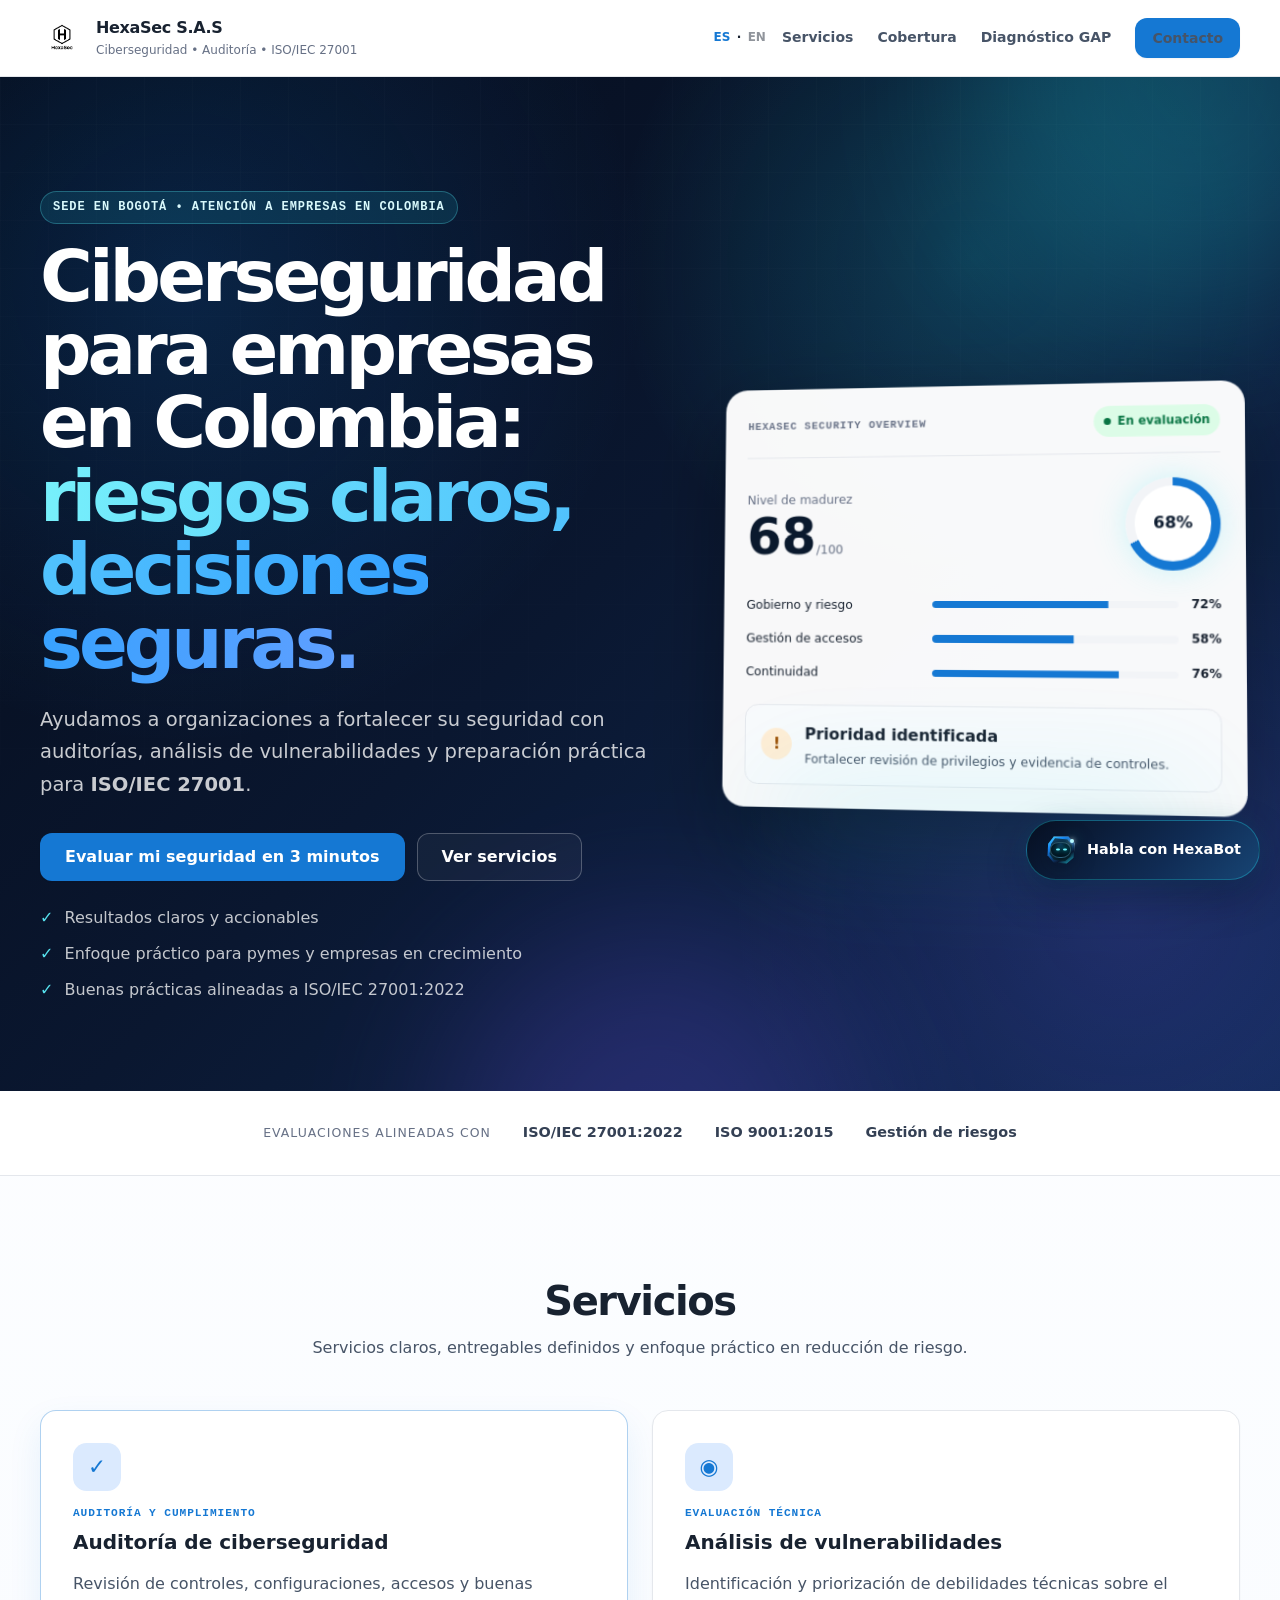
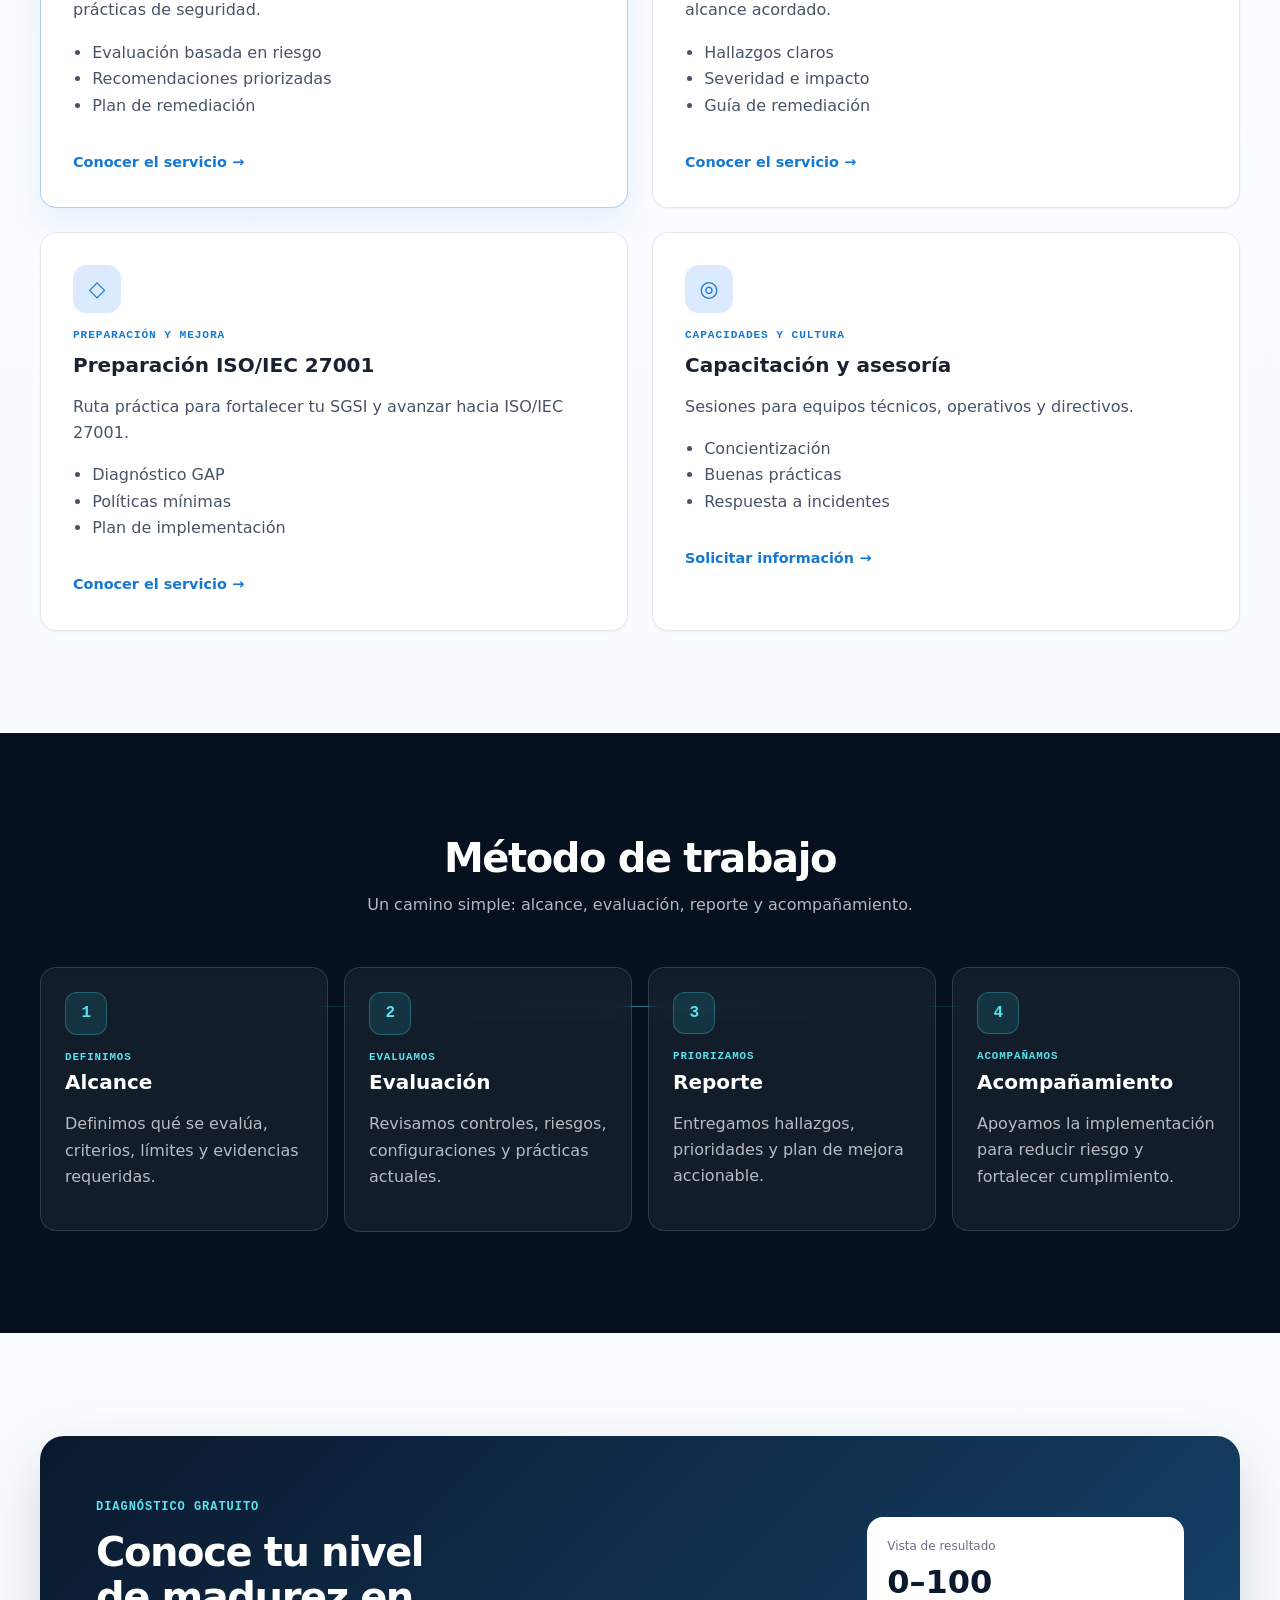
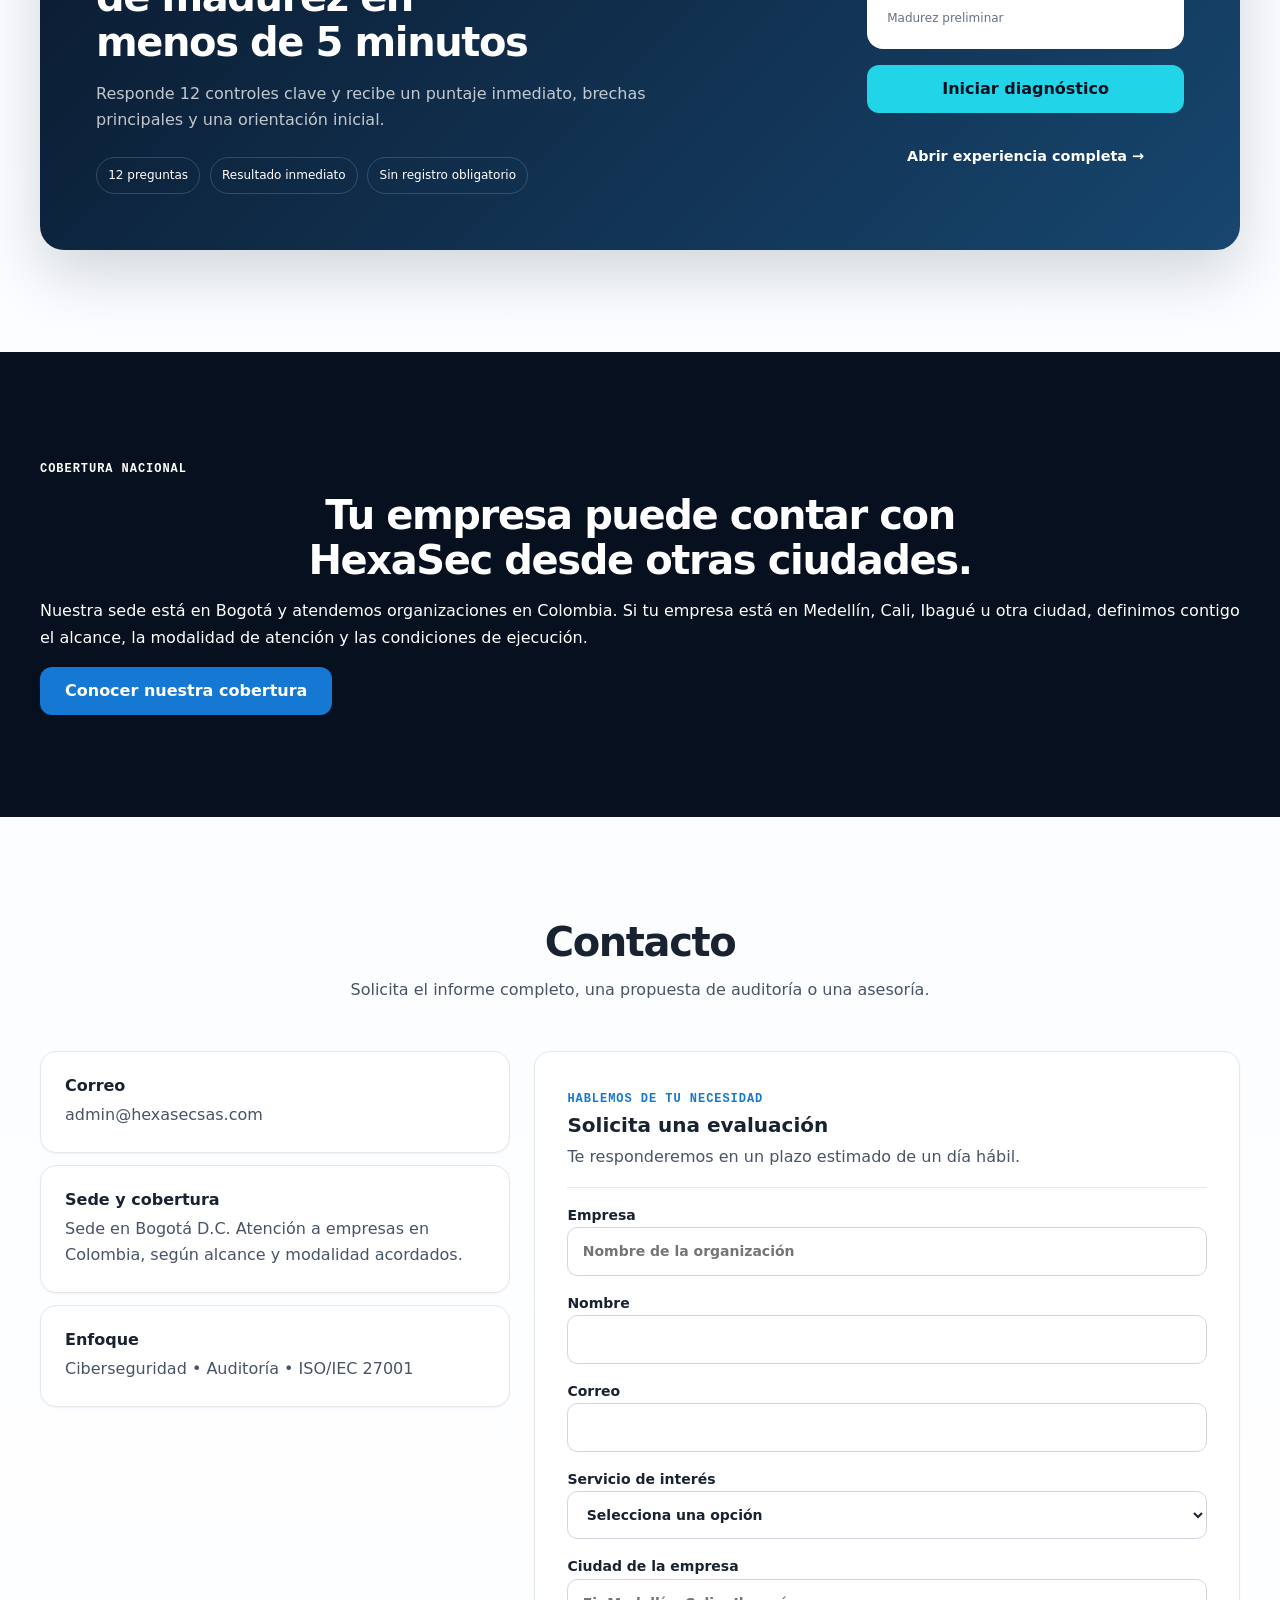
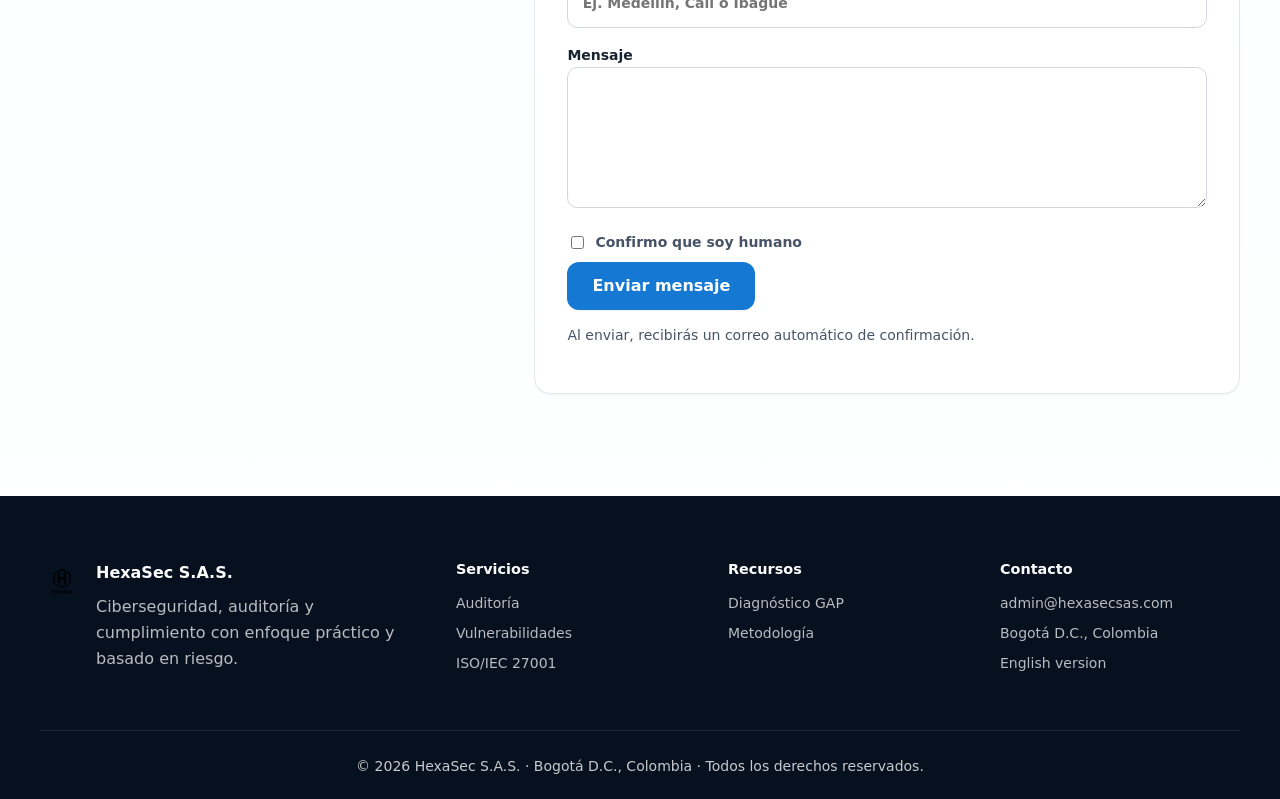
==== index.html @ 724a853d "Añadir servicios y cobertura nacional con mejoras SEO" ====
<!DOCTYPE html>

<html lang="es">
<head>
<meta charset="utf-8"/>
<meta content="width=device-width, initial-scale=1" name="viewport"/>
<meta content="HexaSec S.A.S. - Ciberseguridad, auditoría, análisis de vulnerabilidades e ISO/IEC 27001 en Colombia." name="description"/>
<meta content="#050b18" name="theme-color"/>
<title>Ciberseguridad e ISO 27001 en Colombia | HexaSec</title>
<link href="./css/styles.css?v=24" rel="stylesheet"/>
<link href="./img/favicon.png" rel="icon" type="image/png"/>
<meta content="strict-origin-when-cross-origin" name="referrer"/><link rel="canonical" href="https://hexasecsas.com/"/>
<link rel="alternate" hreflang="es" href="https://hexasecsas.com/"/>
<link rel="alternate" hreflang="en" href="https://hexasecsas.com/en/index.html"/>
<link rel="alternate" hreflang="x-default" href="https://hexasecsas.com/"/>
<script type="application/ld+json">{"@context": "https://schema.org", "@type": "Organization", "@id": "https://hexasecsas.com/#organization", "name": "HexaSec S.A.S.", "url": "https://hexasecsas.com/", "email": "admin@hexasecsas.com", "address": {"@type": "PostalAddress", "addressLocality": "Bogotá", "addressCountry": "CO"}}</script>
</head>
<body>
<a class="skip-link" href="#contenido">Saltar al contenido</a>
<header class="header">
<div class="container header__inner">
<a aria-label="HexaSec S.A.S inicio" class="brand" href="./index.html">
<img alt="Logo HexaSec S.A.S" class="brand__logo" loading="eager" src="./img/H.png"/>
<div class="brand__text">
<div class="brand__name">HexaSec S.A.S</div>
<div class="brand__tag">Ciberseguridad • Auditoría • ISO/IEC 27001</div>
</div>
</a>
<div class="header__right">
<div aria-label="Selector de idioma" class="lang-switch">
<a aria-current="page" class="active" href="./index.html">ES</a>
<span>·</span>
<a href="./en/index.html">EN</a>
</div>
<button aria-controls="mobileNav" aria-expanded="false" aria-label="Abrir menú" class="menu-btn" id="menuBtn" type="button">
<span></span>
</button>
<nav aria-label="Navegación principal" class="nav">
<a href="#servicios">Servicios</a>
<a href="/cobertura/">Cobertura</a>
<a href="#diagnostico" id="openGapFromNav">Diagnóstico GAP</a>
<a class="btn btn--small nav__contacto btn--motion" href="#contacto">Contacto</a>
</nav>
</div>
</div>
<nav aria-label="Menú móvil" class="nav--mobile" hidden="" id="mobileNav">
<a href="#servicios">Servicios</a>
<a href="/cobertura/">Cobertura</a>
<a href="#diagnostico" id="openGapFromNavMobile">Diagnóstico GAP</a>
<a class="btn nav__contacto btn--motion" href="#contacto">Contacto</a>
</nav>
</header>
<main id="contenido">
<section class="hero hero--premium hero--motion"><span aria-hidden="true" class="hero__orb hero__orb--cyan"></span><span aria-hidden="true" class="hero__orb hero__orb--violet"></span>
<div class="container hero__grid">
<div class="hero__content">
<p class="pill" data-hero-item="1">Sede en Bogotá • Atención a empresas en Colombia</p>
<h1 data-hero-item="2">Ciberseguridad para empresas en Colombia: <span class="text-gradient">riesgos claros, decisiones seguras.</span></h1>
<p class="lead" data-hero-item="3">
          Ayudamos a organizaciones a fortalecer su seguridad con auditorías, análisis de vulnerabilidades
          y preparación práctica para <strong>ISO/IEC 27001</strong>.
        </p>
<div class="hero__actions" data-hero-item="4">
<button class="btn btn--motion" id="openGapModalBtn" type="button">Evaluar mi seguridad en 3 minutos</button>
<a class="btn btn--ghost btn--motion" href="#servicios">Ver servicios</a>
</div>
<ul class="checks" data-hero-item="5">
<li>Resultados claros y accionables</li>
<li>Enfoque práctico para pymes y empresas en crecimiento</li>
<li>Buenas prácticas alineadas a ISO/IEC 27001:2022</li>
</ul>
</div>
<div class="hero__card" data-hero-visual=""><div aria-label="Vista previa de un informe de seguridad" class="security-preview motion-tilt">
<div class="preview__top"><span class="preview__eyebrow">HEXASEC SECURITY OVERVIEW</span><span class="status-dot">En evaluación</span></div>
<div class="preview__score"><div><span>Nivel de madurez</span><strong>68</strong><small>/100</small></div><div aria-hidden="true" class="score-ring"><span>68%</span></div></div>
<div class="preview__bars">
<div><span>Gobierno y riesgo</span><i style="--value:72%"></i><b>72%</b></div>
<div><span>Gestión de accesos</span><i style="--value:58%"></i><b>58%</b></div>
<div><span>Continuidad</span><i style="--value:76%"></i><b>76%</b></div>
</div>
<div class="preview__finding"><span class="finding-icon">!</span><div><strong>Prioridad identificada</strong><p>Fortalecer revisión de privilegios y evidencia de controles.</p></div></div>
</div></div>
</div>
</section><section aria-label="Marcos y capacidades" class="trust-bar" data-reveal="">
<div class="container trust-bar__inner"><span>Evaluaciones alineadas con</span><strong>ISO/IEC 27001:2022</strong><strong>ISO 9001:2015</strong><strong>Gestión de riesgos</strong></div>
</section>
<section class="section" id="servicios">
<div class="container">
<h2 data-reveal="">Servicios</h2>
<p class="muted" data-reveal="">Servicios claros, entregables definidos y enfoque práctico en reducción de riesgo.</p>
<div class="grid">
<article class="service service--featured" data-reveal="" style="--reveal-delay:0ms"><div aria-hidden="true" class="service__icon service__icon--shield-check"></div><div class="service__category">AUDITORÍA Y CUMPLIMIENTO</div>
<h3>Auditoría de ciberseguridad</h3>
<p>Revisión de controles, configuraciones, accesos y buenas prácticas de seguridad.</p>
<ul>
<li>Evaluación basada en riesgo</li>
<li>Recomendaciones priorizadas</li>
<li>Plan de remediación</li>
</ul>
<a class="service__link" href="/auditoria-ciberseguridad/">Conocer el servicio <span aria-hidden="true">→</span></a></article>
<article class="service" data-reveal="" style="--reveal-delay:80ms"><div aria-hidden="true" class="service__icon service__icon--radar"></div><div class="service__category">EVALUACIÓN TÉCNICA</div>
<h3>Análisis de vulnerabilidades</h3>
<p>Identificación y priorización de debilidades técnicas sobre el alcance acordado.</p>
<ul>
<li>Hallazgos claros</li>
<li>Severidad e impacto</li>
<li>Guía de remediación</li>
</ul>
<a class="service__link" href="/analisis-vulnerabilidades/">Conocer el servicio <span aria-hidden="true">→</span></a></article>
<article class="service" data-reveal="" style="--reveal-delay:160ms"><div aria-hidden="true" class="service__icon service__icon--certificate"></div><div class="service__category">PREPARACIÓN Y MEJORA</div>
<h3>Preparación ISO/IEC 27001</h3>
<p>Ruta práctica para fortalecer tu SGSI y avanzar hacia ISO/IEC 27001.</p>
<ul>
<li>Diagnóstico GAP</li>
<li>Políticas mínimas</li>
<li>Plan de implementación</li>
</ul>
<a class="service__link" href="/consultoria-iso-27001/">Conocer el servicio <span aria-hidden="true">→</span></a></article>
<article class="service" data-reveal="" style="--reveal-delay:240ms"><div aria-hidden="true" class="service__icon service__icon--users"></div><div class="service__category">CAPACIDADES Y CULTURA</div>
<h3>Capacitación y asesoría</h3>
<p>Sesiones para equipos técnicos, operativos y directivos.</p>
<ul>
<li>Concientización</li>
<li>Buenas prácticas</li>
<li>Respuesta a incidentes</li>
</ul>
<a class="service__link" href="#contacto">Solicitar información <span aria-hidden="true">→</span></a></article>
</div>
</div>
</section>
<section class="section section--dark" id="metodo">
<div class="container">
<h2 data-reveal="">Método de trabajo</h2>
<p class="muted" data-reveal="">Un camino simple: alcance, evaluación, reporte y acompañamiento.</p>
<div class="steps" data-reveal="">
<div class="step" data-reveal="">
<div class="step__num">1</div>
<div>
<div class="step__verb">DEFINIMOS</div><h3>Alcance</h3>
<p>Definimos qué se evalúa, criterios, límites y evidencias requeridas.</p>
</div>
</div>
<div class="step" data-reveal="">
<div class="step__num">2</div>
<div>
<div class="step__verb">EVALUAMOS</div><h3>Evaluación</h3>
<p>Revisamos controles, riesgos, configuraciones y prácticas actuales.</p>
</div>
</div>
<div class="step" data-reveal="">
<div class="step__num">3</div>
<div>
<div class="step__verb">PRIORIZAMOS</div><h3>Reporte</h3>
<p>Entregamos hallazgos, prioridades y plan de mejora accionable.</p>
</div>
</div>
<div class="step" data-reveal="">
<div class="step__num">4</div>
<div>
<div class="step__verb">ACOMPAÑAMOS</div><h3>Acompañamiento</h3>
<p>Apoyamos la implementación para reducir riesgo y fortalecer cumplimiento.</p>
</div>
</div>
</div>
</div>
</section>
<section class="section" id="diagnostico"><div class="container"><div class="gap-banner" data-reveal=""><div><span class="eyebrow">DIAGNÓSTICO GRATUITO</span><h2>Conoce tu nivel de madurez en menos de 5 minutos</h2><p>Responde 12 controles clave y recibe un puntaje inmediato, brechas principales y una orientación inicial.</p><div class="gap-banner__meta"><span>12 preguntas</span><span>Resultado inmediato</span><span>Sin registro obligatorio</span></div></div><div class="gap-banner__action"><div class="mini-score"><span>Vista de resultado</span><strong>0–100</strong><small>Madurez preliminar</small></div><button class="btn btn--accent btn--motion" id="openGapModalBtn2" type="button">Iniciar diagnóstico</button><a class="text-link" href="./gap/index.html">Abrir experiencia completa →</a></div></div></div></section>
<section class="section section--dark" id="cobertura"><div class="container"><span class="eyebrow">COBERTURA NACIONAL</span><h2>Tu empresa puede contar con HexaSec desde otras ciudades.</h2><p>Nuestra sede está en Bogotá y atendemos organizaciones en Colombia. Si tu empresa está en Medellín, Cali, Ibagué u otra ciudad, definimos contigo el alcance, la modalidad de atención y las condiciones de ejecución.</p><a class="btn" href="/cobertura/">Conocer nuestra cobertura</a></div></section>
<section class="section" id="contacto">
<div class="container">
<h2 data-reveal="">Contacto</h2>
<p class="muted" data-reveal="">Solicita el informe completo, una propuesta de auditoría o una asesoría.</p>
<div class="contact">
<div class="contact__info" data-reveal="">
<div class="info-box" data-reveal="">
<h3>Correo</h3>
<p><a href="mailto:admin@hexasecsas.com">admin@hexasecsas.com</a></p>
</div>
<div class="info-box" data-reveal="">
<h3>Sede y cobertura</h3>
<p>Sede en Bogotá D.C. Atención a empresas en Colombia, según alcance y modalidad acordados.</p>
</div>
<div class="info-box" data-reveal="">
<h3>Enfoque</h3>
<p>Ciberseguridad • Auditoría • ISO/IEC 27001</p>
</div>
</div>
<form action="https://formsubmit.co/admin@hexasecsas.com" accept-charset="UTF-8" autocomplete="on" class="form" data-reveal="" id="contactForm" method="POST">
<div class="form__intro"><span class="eyebrow">HABLEMOS DE TU NECESIDAD</span><h3>Solicita una evaluación</h3><p>Te responderemos en un plazo estimado de un día hábil.</p></div><label>Empresa<input maxlength="120" name="company_name" placeholder="Nombre de la organización" type="text"/></label><label>Nombre
            <input maxlength="80" name="name" required="" type="text"/>
</label>
<label>Correo
            <input maxlength="120" name="email" required="" type="email"/>
</label><label>Servicio de interés<select name="service"><option value="">Selecciona una opción</option><option>Auditoría de ciberseguridad</option><option>Análisis de vulnerabilidades</option><option>Preparación ISO/IEC 27001</option><option>Capacitación y asesoría</option></select></label>
<label>Ciudad de la empresa<input autocomplete="address-level2" maxlength="100" name="city" placeholder="Ej. Medellín, Cali o Ibagué" type="text"/></label>
<input name="landing_page" type="hidden" value="/"/>
<label>Mensaje
            <textarea maxlength="1000" name="message" required="" rows="5"></textarea>
</label>
<input name="request_id" type="hidden" value=""/><input name="form_language" type="hidden" value="es"/><input name="_subject" type="hidden" value="Nueva solicitud desde el sitio web | HexaSec S.A.S."/><input name="source" type="hidden" value="https://hexasecsas.com/"/><input name="_next" type="hidden" value="https://hexasecsas.com/gracias.html"/><input name="_url" type="hidden" value="https://hexasecsas.com/"/><input name="_template" type="hidden" value="table"/><input name="_autoresponse" type="hidden" value="Hola. Hemos recibido correctamente tu solicitud en HexaSec S.A.S. Nuestro equipo revisará la información y se pondrá en contacto contigo en un plazo estimado de un día hábil. Ayudamos a las organizaciones a identificar riesgos, evaluar controles y fortalecer su seguridad mediante auditorías de ciberseguridad, análisis de vulnerabilidades, diagnósticos GAP y preparación para ISO/IEC 27001:2022. Conoce más en https://hexasecsas.com. Gracias por confiar en HexaSec S.A.S."/><input autocomplete="off" class="hp-field" name="_honey" tabindex="-1" type="text"/>
<input id="gap_score" name="gap_score" type="hidden"/>
<input id="gap_top_gaps" name="gap_top_gaps" type="hidden"/>
<input id="gap_answers" name="gap_answers" type="hidden"/>
<label class="humanRow">
<input id="humanCheck" required="" type="checkbox"/>
            Confirmo que soy humano
          </label>
<button class="btn btn--motion" type="submit">Enviar mensaje</button>
<p aria-live="polite" class="small muted" id="formStatus">Al enviar, recibirás un correo automático de confirmación.</p>
</form>
</div>
</div>
</section>
</main>
<footer class="footer"><div class="container footer__grid"><div class="footer__brand"><div class="brand brand--footer"><img alt="" class="brand__logo" src="./img/H.png"/><div><strong>HexaSec S.A.S.</strong><p>Ciberseguridad, auditoría y cumplimiento con enfoque práctico y basado en riesgo.</p></div></div></div><div><h3>Servicios</h3><a href="/auditoria-ciberseguridad/">Auditoría</a><a href="/analisis-vulnerabilidades/">Vulnerabilidades</a><a href="/consultoria-iso-27001/">ISO/IEC 27001</a></div><div><h3>Recursos</h3><a href="./gap/index.html">Diagnóstico GAP</a><a href="#metodo">Metodología</a></div><div><h3>Contacto</h3><a href="mailto:admin@hexasecsas.com">admin@hexasecsas.com</a><span>Bogotá D.C., Colombia</span><a href="./en/index.html">English version</a></div></div><div class="container footer__bottom"><span class="footer__legal">© <span id="year"></span> HexaSec S.A.S. · Bogotá D.C., Colombia · Todos los derechos reservados.</span></div></footer>
<div aria-hidden="true" aria-modal="true" class="modal" id="gapModal" role="dialog">
<div class="modal__overlay" data-close="true"></div>
<div aria-label="Diagnóstico GAP" class="modal__panel" role="document">
<div class="modal__head">
<div>
<div class="modal__identity"><span aria-hidden="true" class="modal__icon">⌁</span><div><span class="modal__kicker">EVALUACIÓN INTERACTIVA</span><strong>Diagnóstico GAP de ciberseguridad</strong>
<p class="modal__sub">12 controles clave • resultado inmediato • prioridades de mejora</p></div></div>
</div>
<button aria-label="Cerrar" class="modal__close" data-close="true" type="button">✕</button>
</div>
<div class="modal__body">
<form class="gapForm" id="gapFormModal">
<div class="gapGrid" id="gapGridModal"></div>
<div class="gapActions">
<button class="btn btn--motion" type="submit">Ver resultado</button>
<button class="btn btn--ghost btn--motion" id="gapResetBtn" type="button">Reiniciar</button>
</div>
<p aria-live="polite" class="small muted" id="gapHintModal"></p>
</form>
<div aria-live="polite" class="gapPreview" hidden="" id="gapPreviewModal">
<div class="gapCard">
<div class="gapTop">
<div>
<div class="gapLabel">Resultado preliminar</div>
<div class="gapScore"><span id="gapScoreModal">0</span>/100</div>
</div>
<div class="gapBadge" id="gapBadgeModal">Riesgo</div>
</div>
<p class="gap-summary" id="gapSummaryModal"></p>
<div aria-label="Gráfico de araña" class="radarWrap">
<canvas height="420" id="gapRadarModal" width="520"></canvas>
<div class="gap-note">
              Ejes: controles (ID) • Escala 0–100 • N/A se excluye del promedio.
            </div>
</div>
<div class="gapTeaser">
<h3 class="gap-findings-title">Brechas principales</h3>
<ul id="gapFindingsModal"></ul>
</div>
<div class="gapLock">
<div class="notice" role="note">
<strong>Informe completo PDF:</strong> GAP detallado + priorización + plan de acción 30/60/90 días.
            </div>
<a class="btn btn--motion" href="#contacto" id="gapCTAModal">Solicitar informe completo</a>
<p class="gap-summary">
              *La muestra no incluye revisión de evidencias ni recomendaciones detalladas por control.
            </p>
</div>
</div>
</div>
</div>
</div>
</div>
<script defer="" src="./js/script.js?v=seo1"></script>

<!-- HexaBot Widget v24 · animated avatar -->
<div id="hexabot-widget" data-lang="es">
  <button id="hexabot-toggle" type="button" aria-label="Abrir chat de HexaBot" aria-controls="hexabot-panel" aria-expanded="false">
    <span class="hexabot-toggle__avatar" aria-hidden="true"><span class="hexabot-core hexabot-core--toggle"><span class="hexabot-face"><span class="hexabot-eye"></span><span class="hexabot-eye"></span></span><span class="hexabot-core__spark"></span></span></span>
    <span>Habla con HexaBot</span>
  </button>
  <section id="hexabot-panel" aria-hidden="true" aria-label="Chat con HexaBot">
    <header id="hexabot-header">
      <div class="hexabot-header__identity">
        <span class="hexabot-header__mark" aria-hidden="true"><span class="hexabot-core hexabot-core--header"><span class="hexabot-face"><span class="hexabot-eye"></span><span class="hexabot-eye"></span></span><span class="hexabot-core__spark"></span></span></span>
        <div><strong>HexaBot</strong><p>HexaSec S.A.S. · Asistente técnico y comercial</p></div>
      </div>
      <div class="hexabot-header__actions">
        <button id="hexabot-clear" type="button" aria-label="Nueva conversación" title="Nueva conversación">↻</button>
        <button id="hexabot-close" type="button" aria-label="Cerrar chat">×</button>
      </div>
    </header>
    <div class="hexabot-presence"><span class="hexabot-presence__dot" aria-hidden="true"></span><span id="hexabot-status" aria-live="polite">Listo para ayudarte</span></div>
    <div id="hexabot-messages" class="hexabot-messages" role="log" aria-live="polite" aria-relevant="additions"></div>
    <form id="hexabot-form" class="hexabot-form" autocomplete="off">
      <label class="sr-only" for="hexabot-input">Mensaje para HexaBot</label>
      <textarea id="hexabot-input" rows="1" maxlength="2000" placeholder="Escribe tu mensaje…" aria-label="Mensaje para HexaBot"></textarea>
      <button id="hexabot-send" type="submit" aria-label="Enviar mensaje"><span aria-hidden="true">➤</span></button>
    </form>
    <p class="hexabot-disclaimer">HexaBot puede cometer errores. No sustituye una auditoría o evaluación profesional.</p>
  </section>
</div>
<script defer src="./js/hexabot.js?v=24"></script>
</body>
</html>
---- css/styles.css ----
/* HexaSec Design System v14 — corporate cybersecurity / B2B SaaS */
:root {
  --navy-950:#06101e; --navy-900:#0a192d; --navy-800:#102a49; --navy-700:#17466f;
  --blue-600:#1578d3; --blue-500:#2493ed; --blue-400:#56adf2;
  --cyan-500:#21d4e8; --cyan-400:#57e3ef; --cyan-100:#d9f9fc;
  --gray-950:#0d1521; --gray-900:#182230; --gray-700:#344054; --gray-600:#475467;
  --gray-500:#667085; --gray-300:#d0d5dd; --gray-200:#e4e7ec; --gray-100:#f2f4f7;
  --gray-50:#f8fafc; --white:#fff;
  --success-700:#087443; --success-100:#dcfce7; --warning-700:#9a4d00; --warning-100:#ffedd5;
  --danger-700:#b42318; --danger-100:#fee4e2; --info-700:#175cd3; --info-100:#dbeafe;
  --font-sans:"Plus Jakarta Sans",Inter,system-ui,-apple-system,"Segoe UI",sans-serif;
  --font-mono:"JetBrains Mono",ui-monospace,SFMono-Regular,Consolas,monospace;
  --fs-xs:.75rem; --fs-sm:.875rem; --fs-base:1rem; --fs-md:1.125rem; --fs-lg:1.25rem;
  --fs-xl:1.5rem; --fs-2xl:2rem; --fs-3xl:2.5rem; --fs-4xl:3.5rem; --fs-5xl:4.5rem;
  --space-1:.25rem; --space-2:.5rem; --space-3:.75rem; --space-4:1rem; --space-5:1.5rem;
  --space-6:2rem; --space-7:3rem; --space-8:4rem; --space-9:6rem; --space-10:8rem;
  --radius-sm:.5rem; --radius-md:.75rem; --radius-lg:1rem; --radius-xl:1.5rem; --radius-full:999px;
  --shadow-xs:0 1px 2px rgba(16,24,40,.05); --shadow-sm:0 2px 8px rgba(16,24,40,.06);
  --shadow-md:0 12px 30px rgba(16,24,40,.10); --shadow-lg:0 24px 60px rgba(7,16,31,.16);
  --container:75rem; --header-h:4.75rem; --ease:cubic-bezier(.2,0,0,1);
}
*,*::before,*::after{box-sizing:border-box}
html{scroll-behavior:smooth;scroll-padding-top:calc(var(--header-h) + 1rem)}
body{margin:0;min-width:20rem;padding-top:var(--header-h);font:400 var(--fs-base)/1.65 var(--font-sans);color:var(--gray-900);background:var(--white);text-rendering:optimizeLegibility;-webkit-font-smoothing:antialiased}
a{color:inherit;text-decoration:none}img,svg,canvas{display:block;max-width:100%;height:auto}button,input,textarea,select{font:inherit}button,a{-webkit-tap-highlight-color:transparent}
:focus-visible{outline:3px solid var(--cyan-500);outline-offset:3px}.container{width:min(calc(100% - 2.5rem),var(--container));margin-inline:auto}.small{font-size:var(--fs-sm)}.muted{color:var(--gray-600)}
.skip-link{position:fixed;top:1rem;left:1rem;z-index:9999;padding:.75rem 1rem;color:#fff;background:var(--navy-900);border-radius:var(--radius-md);transform:translateY(-160%)}.skip-link:focus{transform:none}
.header{position:fixed;inset:0 0 auto;z-index:1000;background:rgba(255,255,255,.9);border-bottom:1px solid rgba(228,231,236,.9);backdrop-filter:blur(18px);box-shadow:0 1px 0 rgba(16,24,40,.02)}
.header__inner{min-height:var(--header-h);display:flex;align-items:center;justify-content:space-between;gap:1rem}.brand{display:flex;align-items:center;gap:.75rem;min-width:0}.brand__logo{width:2.75rem;height:2.75rem;object-fit:contain}.brand__name{font-size:1rem;font-weight:800;letter-spacing:-.02em}.brand__tag{font-size:.75rem;color:var(--gray-500);white-space:nowrap}.header__right,.nav,.lang-switch{display:flex;align-items:center}.header__right{gap:1rem}.nav{gap:1.5rem}.nav a{position:relative;font-size:.875rem;font-weight:700;color:var(--gray-600)}.nav a:not(.btn)::after{content:"";position:absolute;left:0;right:100%;bottom:-.45rem;height:2px;background:var(--blue-600);transition:right .18s var(--ease)}.nav a:hover{color:var(--navy-900)}.nav a:hover::after{right:0}.lang-switch{gap:.4rem;font-size:.75rem;font-weight:800}.lang-switch a{opacity:.48}.lang-switch a.active{opacity:1;color:var(--blue-600)}
.btn{min-height:3rem;display:inline-flex;align-items:center;justify-content:center;gap:.5rem;padding:.75rem 1.5rem;border:1px solid transparent;border-radius:var(--radius-md);font-weight:800;line-height:1;cursor:pointer;color:#fff;background:var(--blue-600);box-shadow:var(--shadow-xs);transition:transform .16s var(--ease),background .16s,box-shadow .16s}.btn:hover{transform:translateY(-1px);background:#1168bb;box-shadow:var(--shadow-sm)}.btn--ghost{color:var(--gray-900);background:#fff;border-color:var(--gray-300);box-shadow:none}.btn--ghost:hover{background:var(--gray-50)}.btn--accent{color:var(--navy-950);background:var(--cyan-500)}.btn--accent:hover{background:var(--cyan-400)}.btn--small{min-height:2.5rem;padding:.65rem 1rem;font-size:.875rem}.btn:disabled{opacity:.5;cursor:not-allowed;transform:none}
h1,h2,h3,h4{margin:0;color:inherit;font-weight:800;text-wrap:balance}h1{font-size:clamp(2.65rem,6vw,var(--fs-5xl));line-height:1.02;letter-spacing:-.055em}h2{font-size:clamp(2rem,4vw,var(--fs-3xl));line-height:1.12;letter-spacing:-.035em}h3{font-size:var(--fs-lg);line-height:1.3}.lead{max-width:62ch;margin:1.5rem 0 0;font-size:clamp(1.05rem,2vw,1.22rem);color:rgba(255,255,255,.78)}
.hero{position:relative;overflow:hidden;padding:clamp(5rem,9vw,7.5rem) 0 5.5rem;color:#fff;background:radial-gradient(circle at 78% 30%,rgba(33,212,232,.16),transparent 28%),radial-gradient(circle at 15% 10%,rgba(36,147,237,.15),transparent 34%),linear-gradient(135deg,var(--navy-950),var(--navy-800))}.hero::before{content:"";position:absolute;inset:0;opacity:.28;background-image:linear-gradient(rgba(255,255,255,.035) 1px,transparent 1px),linear-gradient(90deg,rgba(255,255,255,.035) 1px,transparent 1px);background-size:42px 42px;mask-image:linear-gradient(to bottom,#000,transparent)}.hero__grid{position:relative;z-index:1;display:grid;grid-template-columns:minmax(0,1.08fr) minmax(22rem,.92fr);gap:clamp(2rem,5vw,5rem);align-items:center}.hero__content{padding:0;background:none;border:0;box-shadow:none}.pill,.eyebrow{display:inline-flex;align-items:center;gap:.5rem;margin:0 0 1rem;font:800 .75rem/1.2 var(--font-mono);letter-spacing:.08em;text-transform:uppercase}.pill{padding:.5rem .75rem;color:var(--cyan-100);background:rgba(33,212,232,.12);border:1px solid rgba(87,227,239,.3);border-radius:var(--radius-full)}.hero__actions{display:flex;flex-wrap:wrap;gap:.75rem;margin:2rem 0 1rem}.hero .btn--ghost{color:#fff;background:rgba(255,255,255,.04);border-color:rgba(255,255,255,.25)}.hero .btn--ghost:hover{background:rgba(255,255,255,.1)}.checks{display:grid;gap:.6rem;margin:1.5rem 0 0;padding:0;list-style:none;color:rgba(255,255,255,.76)}.checks li{display:flex;gap:.7rem}.checks li::before{content:"✓";color:var(--cyan-400);font-weight:900}
.security-preview{position:relative;padding:1.4rem;color:var(--gray-900);background:rgba(255,255,255,.97);border:1px solid rgba(255,255,255,.6);border-radius:1.4rem;box-shadow:0 32px 90px rgba(0,0,0,.34);transform:perspective(1000px) rotateY(-3deg) rotateX(2deg)}.security-preview::after{content:"";position:absolute;inset:auto 10% -2rem;height:3rem;background:var(--cyan-500);filter:blur(55px);opacity:.2}.preview__top,.preview__score,.preview__bars>div,.preview__finding{display:flex;align-items:center}.preview__top{justify-content:space-between;padding-bottom:1rem;border-bottom:1px solid var(--gray-200)}.preview__eyebrow{font:800 .68rem/1.2 var(--font-mono);letter-spacing:.08em;color:var(--gray-500)}.status-dot{display:inline-flex;align-items:center;gap:.4rem;padding:.35rem .6rem;font-size:.72rem;font-weight:800;color:var(--success-700);background:var(--success-100);border-radius:999px}.status-dot::before{content:"";width:.45rem;height:.45rem;background:currentColor;border-radius:50%}.preview__score{justify-content:space-between;padding:1.5rem 0}.preview__score>div:first-child span,.preview__score small{display:block;color:var(--gray-500);font-size:.78rem}.preview__score strong{font-size:3.25rem;line-height:1;color:var(--navy-900)}.preview__score small{display:inline}.score-ring{width:5.75rem;height:5.75rem;display:grid;place-items:center;border-radius:50%;background:conic-gradient(var(--blue-600) 68%,var(--gray-100) 0);position:relative}.score-ring::after{content:"";position:absolute;inset:.55rem;background:#fff;border-radius:50%}.score-ring span{position:relative;z-index:1;font-weight:900;color:var(--navy-900)}.preview__bars{display:grid;gap:.85rem}.preview__bars>div{display:grid;grid-template-columns:1fr 1.35fr auto;gap:.75rem;font-size:.78rem}.preview__bars i{height:.45rem;align-self:center;background:linear-gradient(to right,var(--blue-600) var(--value),var(--gray-100) var(--value));border-radius:999px}.preview__bars b{font-size:.75rem}.preview__finding{gap:.8rem;margin-top:1.4rem;padding:1rem;background:var(--gray-50);border:1px solid var(--gray-200);border-radius:.85rem}.preview__finding p{margin:.15rem 0 0;color:var(--gray-600);font-size:.78rem;line-height:1.45}.finding-icon{width:2rem;height:2rem;display:grid;place-items:center;flex:0 0 auto;color:var(--warning-700);background:var(--warning-100);border-radius:50%;font-weight:900}
.trust-bar{border-bottom:1px solid var(--gray-200);background:#fff}.trust-bar__inner{min-height:5.25rem;display:flex;align-items:center;justify-content:center;flex-wrap:wrap;gap:1rem 2rem}.trust-bar__inner span{font-size:.78rem;color:var(--gray-500);text-transform:uppercase;letter-spacing:.08em}.trust-bar__inner strong{color:var(--gray-700);font-size:.9rem}
.section{padding:clamp(4.5rem,8vw,7rem) 0}.section--alt{background:var(--gray-50)}.section> .container>h2,.section> .container>.muted{text-align:center}.section> .container>.muted{max-width:44rem;margin:.75rem auto 3rem}.section--dark{position:relative;color:#fff;background:var(--navy-950)}.section--dark .muted{color:rgba(255,255,255,.7)}.grid{display:grid;grid-template-columns:repeat(2,minmax(0,1fr));gap:1.5rem}.service,.info-box,.form,.gapCard{background:#fff;border:1px solid var(--gray-200);border-radius:var(--radius-lg);box-shadow:var(--shadow-xs)}.service{position:relative;padding:2rem;overflow:hidden;transition:transform .2s var(--ease),box-shadow .2s,border-color .2s}.service:hover{transform:translateY(-4px);border-color:rgba(21,120,211,.32);box-shadow:var(--shadow-md)}.service--featured{border-color:rgba(21,120,211,.34);box-shadow:0 14px 34px rgba(21,120,211,.09)}.service--featured::after{content:"Recomendado";position:absolute;top:1rem;right:1rem;padding:.35rem .6rem;color:var(--info-700);background:var(--info-100);border-radius:999px;font-size:.7rem;font-weight:800}.service__icon{width:3rem;height:3rem;display:grid;place-items:center;margin-bottom:1rem;color:var(--blue-600);background:var(--info-100);border-radius:.85rem}.service__icon::before{font-size:1.35rem;font-weight:900}.service__icon--shield-check::before{content:"✓"}.service__icon--radar::before{content:"◉"}.service__icon--certificate::before{content:"◇"}.service__icon--users::before{content:"◎"}.service__category{margin-bottom:.55rem;font:800 .7rem/1.2 var(--font-mono);letter-spacing:.08em;color:var(--blue-600)}.service p,.service li{color:var(--gray-600)}.service ul{padding-left:1.2rem}.service__link,.text-link{display:inline-flex;gap:.35rem;margin-top:1rem;color:var(--blue-600);font-weight:800;font-size:.9rem}.service__link:hover,.text-link:hover{text-decoration:underline}
.steps{position:relative;display:grid;grid-template-columns:repeat(4,minmax(0,1fr));gap:1rem;margin-top:3rem}.steps::before{content:"";position:absolute;top:2.45rem;left:8%;right:8%;height:1px;background:linear-gradient(90deg,transparent,var(--cyan-500),transparent);opacity:.5}.step{position:relative;z-index:1;display:grid;gap:1rem;padding:1.5rem;border:1px solid rgba(255,255,255,.14);border-radius:var(--radius-lg);background:rgba(255,255,255,.055);backdrop-filter:blur(8px)}.step__num{width:2.65rem;height:2.65rem;display:grid;place-items:center;border:1px solid rgba(87,227,239,.28);border-radius:.75rem;background:rgba(33,212,232,.12);color:var(--cyan-400);font-family:var(--font-mono);font-weight:900}.step__verb{margin-bottom:.35rem;font:800 .68rem/1.2 var(--font-mono);letter-spacing:.08em;color:var(--cyan-400)}.step p{color:rgba(255,255,255,.7)}
.gap-banner{display:grid;grid-template-columns:1.4fr .6fr;gap:2rem;align-items:center;padding:clamp(2rem,5vw,3.5rem);color:#fff;background:linear-gradient(135deg,var(--navy-900),var(--navy-700));border-radius:var(--radius-xl);box-shadow:var(--shadow-lg)}.gap-banner h2{max-width:16ch}.gap-banner p{max-width:58ch;color:rgba(255,255,255,.75)}.gap-banner .eyebrow{color:var(--cyan-400)}.gap-banner__meta{display:flex;flex-wrap:wrap;gap:.6rem;margin-top:1.5rem}.gap-banner__meta span{padding:.45rem .7rem;border:1px solid rgba(255,255,255,.16);border-radius:999px;font-size:.75rem}.gap-banner__action{display:grid;gap:1rem;justify-items:stretch}.mini-score{padding:1.25rem;color:var(--gray-900);background:#fff;border-radius:var(--radius-lg)}.mini-score span,.mini-score small{display:block;color:var(--gray-500);font-size:.75rem}.mini-score strong{display:block;font-size:2rem;color:var(--navy-900)}.gap-banner .text-link{justify-content:center;color:#fff}
.contact{display:grid;grid-template-columns:.8fr 1.2fr;gap:1.5rem}.info-box,.form{padding:1.5rem}.info-box{margin-bottom:.75rem}.info-box h3{font-size:1rem}.info-box p{margin:.3rem 0 0;color:var(--gray-600)}.form{padding:2rem}.form__intro{padding-bottom:1rem;border-bottom:1px solid var(--gray-200)}.form__intro .eyebrow{margin-bottom:.35rem;color:var(--blue-600)}.form__intro p{margin:.4rem 0 0;color:var(--gray-600)}label{display:block;margin:1rem 0 .45rem;font-size:.875rem;font-weight:700}input,textarea,select{width:100%;min-height:3rem;padding:.75rem .9rem;color:var(--gray-900);background:#fff;border:1px solid var(--gray-300);border-radius:.65rem}textarea{min-height:8rem;resize:vertical}input:focus,textarea:focus,select:focus{outline:0;border-color:var(--blue-600);box-shadow:0 0 0 4px rgba(21,120,211,.14)}.humanRow{display:flex;align-items:center;gap:.5rem;color:var(--gray-600)}.humanRow input{width:auto;min-height:auto}.hp-field{position:absolute!important;left:-9999px!important}
.footer{padding:4rem 0 0;color:rgba(255,255,255,.72);background:var(--navy-950)}.footer__grid{display:grid;grid-template-columns:1.6fr repeat(3,1fr);gap:2rem;padding-bottom:3rem}.footer h3{margin-bottom:.8rem;color:#fff;font-size:.9rem}.footer a,.footer span{display:block;margin:.45rem 0;font-size:.875rem}.footer a:hover{color:var(--cyan-400)}.brand--footer{align-items:flex-start}.brand--footer strong{color:#fff}.brand--footer p{max-width:34ch;margin:.45rem 0 0}.footer__bottom{display:flex;justify-content:space-between;gap:1rem;padding:1.25rem 0;border-top:1px solid rgba(255,255,255,.1);font-size:.8rem}.footer__bottom span{margin:0}
.modal{position:fixed;inset:0;display:none;z-index:2000}.modal.is-open{display:block}.modal__overlay{position:absolute;inset:0;background:rgba(6,16,30,.76);backdrop-filter:blur(10px)}.modal__panel{position:relative;width:min(calc(100% - 2rem),68rem);max-height:calc(100vh - 2rem);margin:1rem auto;overflow:hidden;display:flex;flex-direction:column;background:#fff;border-radius:var(--radius-xl);box-shadow:0 30px 90px rgba(0,0,0,.34)}.modal__head{display:flex;justify-content:space-between;gap:1rem;padding:1.5rem;border-bottom:1px solid var(--gray-200)}.modal__sub{margin:.2rem 0 0;color:var(--gray-600);font-size:.875rem}.modal__close{width:2.65rem;height:2.65rem;border:1px solid var(--gray-200);border-radius:.75rem;background:#fff;cursor:pointer}.modal__body{display:grid;grid-template-columns:1.05fr .95fr;gap:1.5rem;padding:1.5rem;overflow:auto}.gapGrid{display:grid;grid-template-columns:repeat(2,minmax(0,1fr));gap:.75rem}.gapQ{padding:1rem;border:1px solid var(--gray-200);border-radius:.85rem;background:var(--gray-50)}.gapActions{display:flex;gap:.75rem;margin-top:1rem}.gapCard{padding:1.5rem}.gapTop{display:flex;justify-content:space-between;align-items:center;gap:1rem}.gapLabel{font-size:.75rem;color:var(--gray-600);font-weight:800}.gapBadge{padding:.5rem .75rem;border:1px solid var(--gray-200);border-radius:999px;font-size:.75rem;font-weight:800}.gapScore{font-size:2.75rem;font-weight:900}.radarWrap{margin-top:1rem;padding:.75rem;border:1px solid var(--gray-200);border-radius:1rem}.notice{padding:1rem;border-radius:.85rem;background:var(--gray-50);border:1px solid var(--gray-200)}
.gap-page .hero{padding-top:5rem}.gap-page .hero__content{max-width:48rem}.gap-page .hero__card .card{padding:1.5rem;color:#fff;background:rgba(255,255,255,.07);border:1px solid rgba(255,255,255,.14);border-radius:1rem}.gap-page .hero__card .card p{color:rgba(255,255,255,.72)}.gap-page .stats{display:grid;gap:.75rem}.gap-page .stat{padding:1rem;border:1px solid rgba(255,255,255,.12);border-radius:.8rem;background:rgba(255,255,255,.06)}.gap-page .stat__label{display:block;font-size:.72rem;color:rgba(255,255,255,.62)}.gap-page .stat__value{display:block;margin-top:.15rem}.section__cta{display:flex;justify-content:center;margin-top:2rem}
.menu-btn{display:none;width:2.75rem;height:2.75rem;border:1px solid var(--gray-200);border-radius:.75rem;background:#fff;place-items:center;cursor:pointer}.menu-btn span,.menu-btn span::before,.menu-btn span::after{width:1.25rem;height:2px;display:block;background:var(--gray-900)}.menu-btn span{position:relative}.menu-btn span::before,.menu-btn span::after{content:"";position:absolute;left:0}.menu-btn span::before{top:-6px}.menu-btn span::after{top:6px}.nav--mobile[hidden]{display:none!important}
@media(max-width:960px){.nav{display:none}.menu-btn{display:grid}.nav--mobile{position:fixed;top:calc(var(--header-h) + .75rem);left:1rem;right:1rem;padding:.75rem;background:#fff;border:1px solid var(--gray-200);border-radius:1rem;box-shadow:var(--shadow-lg)}.nav--mobile a{display:block;padding:.85rem;font-weight:800;border-radius:.75rem}.hero__grid,.contact,.modal__body,.gap-banner{grid-template-columns:1fr}.security-preview{max-width:38rem;margin-inline:auto;transform:none}.steps{grid-template-columns:repeat(2,1fr)}.steps::before{display:none}.footer__grid{grid-template-columns:repeat(2,1fr)}}
@media(max-width:640px){.container{width:min(calc(100% - 2rem),var(--container))}.brand__tag{display:none}.hero{padding:4.5rem 0 4rem}.hero__actions,.gapActions{flex-direction:column}.hero__actions .btn,.gapActions .btn{width:100%}.trust-bar__inner{justify-content:flex-start;padding-block:1rem;gap:.75rem 1rem}.grid,.steps,.gapGrid,.footer__grid{grid-template-columns:1fr}.section{padding:4.5rem 0}.service,.form{padding:1.5rem}.footer__bottom{flex-direction:column}.modal__panel{width:calc(100% - 1rem);max-height:calc(100vh - 1rem);margin:.5rem auto}.preview__bars>div{grid-template-columns:1fr auto}.preview__bars i{grid-column:1/-1}.gap-banner{padding:1.5rem}}
@media(prefers-reduced-motion:reduce){html{scroll-behavior:auto}*,*::before,*::after{animation-duration:.01ms!important;animation-iteration-count:1!important;transition-duration:.01ms!important}}


/* =========================================================
   HEXASEC MOTION & COLOR SYSTEM · V15
   Animaciones ligeras basadas en transform y opacity.
========================================================= */
:root{
  --color-navy-1000:#050b18;--color-navy-950:#071022;--color-navy-900:#0a1730;--color-navy-800:#102c55;--color-navy-700:#174574;
  --color-blue-700:#0875e1;--color-blue-600:#1688f8;--color-blue-500:#36a2ff;--color-blue-100:#dceeff;
  --color-cyan-600:#00bed2;--color-cyan-500:#20e0f2;--color-cyan-300:#77f0fb;--color-cyan-100:#d9fbfe;
  --color-violet-600:#6543ed;--color-violet-500:#7657ff;--color-violet-300:#aa9aff;--color-violet-100:#eeeaff;
  --color-magenta-500:#c658ff;--motion-fast:160ms;--motion-normal:280ms;--motion-slow:650ms;
  --ease-standard:cubic-bezier(.2,0,0,1);--ease-emphasis:cubic-bezier(.16,1,.3,1);
  --gradient-brand:linear-gradient(135deg,var(--color-blue-600) 0%,var(--color-cyan-500) 48%,var(--color-violet-500) 100%);
  --gradient-hero:linear-gradient(135deg,var(--color-navy-1000) 0%,var(--color-navy-900) 48%,#112b58 100%);
  --shadow-blue-glow:0 0 0 1px rgba(22,136,248,.14),0 18px 45px rgba(22,136,248,.22);
  --shadow-cyan-glow:0 0 45px rgba(32,224,242,.24);--shadow-violet-glow:0 0 55px rgba(118,87,255,.22)
}
body{background:linear-gradient(180deg,#fff 0%,#f8fbff 42%,#fff 100%)}
.hero--motion{position:relative;isolation:isolate;overflow:hidden;background:radial-gradient(circle at 76% 18%,rgba(32,224,242,.18),transparent 28%),radial-gradient(circle at 14% 20%,rgba(22,136,248,.17),transparent 34%),radial-gradient(circle at 88% 82%,rgba(118,87,255,.16),transparent 28%),var(--gradient-hero)}
.hero--motion::before{content:"";position:absolute;inset:0;z-index:-2;opacity:.32;background-image:linear-gradient(rgba(255,255,255,.045) 1px,transparent 1px),linear-gradient(90deg,rgba(255,255,255,.045) 1px,transparent 1px);background-size:48px 48px;mask-image:linear-gradient(to bottom,#000 10%,transparent 95%);animation:grid-drift 24s linear infinite}
.hero__orb{position:absolute;width:26rem;aspect-ratio:1;border-radius:50%;filter:blur(80px);opacity:.22;pointer-events:none;z-index:-1}.hero__orb--cyan{top:-12rem;right:-7rem;background:var(--color-cyan-500);animation:orb-float 12s ease-in-out infinite alternate}.hero__orb--violet{bottom:-16rem;left:35%;background:var(--color-violet-500);animation:orb-float 15s ease-in-out infinite alternate-reverse}
.hero [data-hero-item]{opacity:0;transform:translateY(24px);animation:hero-reveal 700ms var(--ease-emphasis) forwards}.hero [data-hero-item="1"]{animation-delay:80ms}.hero [data-hero-item="2"]{animation-delay:160ms}.hero [data-hero-item="3"]{animation-delay:240ms}.hero [data-hero-item="4"]{animation-delay:320ms}.hero [data-hero-item="5"]{animation-delay:400ms}.hero [data-hero-item="6"]{animation-delay:480ms}
.hero [data-hero-visual]{opacity:0;transform:perspective(1000px) translateY(32px) rotateY(-5deg) scale(.96);animation:visual-enter 900ms 260ms var(--ease-emphasis) forwards}
.text-gradient{color:transparent;background:linear-gradient(90deg,var(--color-cyan-300),var(--color-blue-500),var(--color-violet-300),var(--color-cyan-300));background-size:220% auto;background-clip:text;-webkit-background-clip:text;animation:gradient-text 7s linear infinite}
.motion-tilt{--rotate-x:0deg;--rotate-y:-3deg;transform:perspective(1100px) rotateX(var(--rotate-x)) rotateY(var(--rotate-y));transition:transform 220ms var(--ease-standard);will-change:transform}.security-preview{animation:preview-float 6s ease-in-out infinite}
.btn--motion{position:relative;isolation:isolate;overflow:hidden;transition:transform var(--motion-fast) var(--ease-standard),box-shadow var(--motion-normal) var(--ease-standard),background-color var(--motion-fast) ease}.btn--motion::before{content:"";position:absolute;inset:0;z-index:-1;background:linear-gradient(110deg,transparent 20%,rgba(255,255,255,.28) 48%,transparent 75%);transform:translateX(-140%);transition:transform 650ms var(--ease-emphasis)}.btn--motion:hover{transform:translateY(-2px);box-shadow:var(--shadow-blue-glow)}.btn--motion:hover::before{transform:translateX(140%)}.btn--motion:active{transform:translateY(0) scale(.98)}
[data-reveal]{opacity:0;transform:translateY(26px);transition:opacity 650ms var(--ease-emphasis),transform 650ms var(--ease-emphasis);transition-delay:var(--reveal-delay,0ms)}[data-reveal="left"]{transform:translateX(-28px)}[data-reveal="right"]{transform:translateX(28px)}[data-reveal].is-visible{opacity:1;transform:translate3d(0,0,0)}
.service{overflow:hidden}.service::after{content:"";position:absolute;width:9rem;height:9rem;right:-5rem;top:-5rem;border-radius:50%;background:radial-gradient(circle,rgba(32,224,242,.15),transparent 70%);opacity:0;transition:opacity 300ms ease,transform 500ms var(--ease-emphasis)}.service:hover::after{opacity:1;transform:scale(1.4)}.service:hover{transform:translateY(-7px);border-color:rgba(22,136,248,.38);box-shadow:0 22px 50px rgba(7,16,34,.13)}.service__icon{transition:transform 300ms var(--ease-emphasis),box-shadow 300ms ease}.service:hover .service__icon{transform:translateY(-3px) rotate(-3deg);box-shadow:var(--shadow-cyan-glow)}.service__link span{display:inline-block;transition:transform 180ms var(--ease-standard)}.service:hover .service__link span{transform:translateX(4px)}
.steps::before{transform:scaleX(0);transform-origin:left;transition:transform 1.2s var(--ease-emphasis)}.steps.is-visible::before{transform:scaleX(1)}.step__num{transition:transform 260ms var(--ease-emphasis),background-color 260ms ease,box-shadow 260ms ease}.step:hover .step__num{transform:scale(1.08);background:var(--color-cyan-500);color:var(--color-navy-900);box-shadow:var(--shadow-cyan-glow)}
.preview__bars i::after{transform:scaleX(0);transform-origin:left;animation:progress-fill 1.1s 750ms var(--ease-emphasis) forwards}.status-dot::before{animation:status-pulse 2.2s ease-in-out infinite}.score-ring{filter:drop-shadow(0 0 16px rgba(32,224,242,.2))}
.header{transition:background-color 240ms ease,box-shadow 240ms ease,border-color 240ms ease,transform 240ms ease}.header.is-scrolled{background:rgba(255,255,255,.9);box-shadow:0 8px 30px rgba(7,16,34,.07);backdrop-filter:blur(18px)}
.form input,.form select,.form textarea{transition:border-color 160ms ease,box-shadow 160ms ease,background-color 160ms ease,transform 160ms ease}.form label:focus-within{color:var(--color-blue-600)}.form input:focus,.form select:focus,.form textarea:focus{transform:translateY(-1px)}
.gapQ{transition:transform 180ms var(--ease-standard),border-color 180ms ease,box-shadow 180ms ease}.gapQ:focus-within,.gapQ:hover{transform:translateY(-2px);border-color:var(--color-blue-600);box-shadow:0 12px 30px rgba(22,136,248,.1)}
@keyframes hero-reveal{to{opacity:1;transform:translateY(0)}}@keyframes visual-enter{to{opacity:1;transform:perspective(1000px) translateY(0) rotateY(-3deg) rotateX(2deg) scale(1)}}@keyframes preview-float{0%,100%{translate:0 0}50%{translate:0 -7px}}@keyframes orb-float{from{transform:translate3d(-2%,-2%,0) scale(.96)}to{transform:translate3d(4%,5%,0) scale(1.06)}}@keyframes grid-drift{to{background-position:48px 48px}}@keyframes gradient-text{to{background-position:220% center}}@keyframes progress-fill{to{transform:scaleX(1)}}@keyframes status-pulse{0%,100%{box-shadow:0 0 0 0 rgba(32,224,242,.35)}50%{box-shadow:0 0 0 7px rgba(32,224,242,0)}}
@media(max-width:960px){.motion-tilt{transform:none!important}.hero__orb{width:19rem}.hero--motion::before{animation:none}.security-preview{animation:none}}
@media(prefers-reduced-motion:reduce){.hero [data-hero-item],.hero [data-hero-visual],[data-reveal]{opacity:1!important;transform:none!important}.hero__orb,.hero--motion::before,.security-preview,.text-gradient,.status-dot::before,.preview__bars i::after{animation:none!important}.preview__bars i::after{transform:scaleX(1)!important}}


/* =========================================================
   GAP EXPERIENCE v17 — interactive visual treatment
   ========================================================= */
.modal.is-open .modal__overlay{animation:gapOverlayIn .28s ease both}
.modal.is-open .modal__panel{animation:gapPanelIn .52s var(--ease-emphasis) both}
.modal__panel{
  border:1px solid rgba(32,224,242,.18);
  background:
    radial-gradient(circle at 96% 0%,rgba(118,87,255,.10),transparent 26%),
    radial-gradient(circle at 5% 10%,rgba(32,224,242,.09),transparent 28%),
    #fff;
}
.modal__panel::before{
  content:"";position:absolute;inset:0 0 auto;height:4px;z-index:3;
  background:linear-gradient(90deg,#1688f8,#20e0f2 48%,#7657ff);
}
.modal__head{
  position:relative;align-items:center;padding:1.35rem 1.5rem;
  color:#fff;border-bottom:0;
  background:
    radial-gradient(circle at 90% 20%,rgba(32,224,242,.22),transparent 30%),
    linear-gradient(135deg,#050b18,#0a1730 56%,#102c55);
}
.modal__head::after{
  content:"";position:absolute;inset:0;opacity:.18;pointer-events:none;
  background-image:linear-gradient(rgba(255,255,255,.08) 1px,transparent 1px),linear-gradient(90deg,rgba(255,255,255,.08) 1px,transparent 1px);
  background-size:34px 34px;
  mask-image:linear-gradient(90deg,#000,transparent 86%);
}
.modal__identity{position:relative;z-index:1;display:flex;align-items:center;gap:1rem;min-width:0}
.modal__identity>div{min-width:0}
.modal__identity strong,.modal__title{display:block;font-size:clamp(1.1rem,2vw,1.45rem);line-height:1.2;color:#fff}
.modal__icon{
  display:grid;place-items:center;flex:0 0 3rem;width:3rem;height:3rem;border-radius:1rem;
  color:#06101e;font-size:1.65rem;font-weight:900;
  background:linear-gradient(135deg,#77f0fb,#20e0f2 55%,#56adf2);
  box-shadow:0 0 28px rgba(32,224,242,.34);
  animation:gapIconFloat 4s ease-in-out infinite;
}
.modal__kicker{display:block;margin-bottom:.22rem;color:#77f0fb;font-size:.68rem;font-weight:900;letter-spacing:.14em}
.modal__sub{color:rgba(255,255,255,.76)}
.modal__close{position:relative;z-index:2;color:#fff;background:rgba(255,255,255,.08);border-color:rgba(255,255,255,.18);transition:transform .18s ease,background .18s ease,border-color .18s ease}
.modal__close:hover{transform:rotate(8deg) scale(1.06);background:rgba(255,255,255,.16);border-color:rgba(32,224,242,.58)}
.modal__body{position:relative;background:linear-gradient(180deg,rgba(246,248,252,.55),#fff 28%)}
.gapForm{min-width:0}
.gapProgress{
  grid-column:1/-1;display:grid;grid-template-columns:auto 1fr auto;align-items:center;gap:.85rem;
  padding:.85rem 1rem;margin-bottom:.25rem;border:1px solid #dde5f0;border-radius:1rem;background:rgba(255,255,255,.88);box-shadow:0 10px 28px rgba(7,16,34,.07)
}
.gapProgress__label,.gapProgress__value{font-size:.78rem;font-weight:900;color:#344054}
.gapProgress__track{height:.55rem;overflow:hidden;border-radius:999px;background:#e8edf5}
.gapProgress__bar{display:block;width:var(--gap-progress,0%);height:100%;border-radius:inherit;background:linear-gradient(90deg,#1688f8,#20e0f2 58%,#7657ff);box-shadow:0 0 18px rgba(32,224,242,.26);transition:width .42s var(--ease-emphasis)}
.gapGrid{align-content:start}
.gapQ{
  position:relative;overflow:hidden;padding:1rem 1rem 1.05rem;
  border:1px solid #dde5f0;background:linear-gradient(145deg,#fff,#f7faff);
  box-shadow:0 4px 14px rgba(7,16,34,.045);
  transition:transform .24s var(--ease-emphasis),border-color .24s ease,box-shadow .24s ease,background .24s ease;
}
.gapQ::before{content:"";position:absolute;left:0;top:0;bottom:0;width:3px;background:linear-gradient(#1688f8,#20e0f2);transform:scaleY(0);transform-origin:bottom;transition:transform .28s var(--ease-emphasis)}
.gapQ:hover,.gapQ:focus-within{transform:translateY(-4px);border-color:rgba(22,136,248,.48);box-shadow:0 14px 28px rgba(7,16,34,.10)}
.gapQ:focus-within::before,.gapQ.is-complete::before{transform:scaleY(1)}
.gapQ.is-complete{border-color:rgba(10,143,99,.34);background:linear-gradient(145deg,#fff,#effcf7)}
.gapTitle{color:#102c55;font-size:.86rem;font-weight:900}
.gapId{display:inline-grid;place-items:center;min-width:2.2rem;height:1.7rem;padding:0 .45rem;border-radius:.55rem;color:#0a1730;background:#d9fbfe;font-size:.72rem;font-weight:900}
.gapQuestion{margin:.45rem 0 .85rem;color:#4b5870;font-size:.83rem;line-height:1.48}
.gapQ select{
  width:100%;min-height:2.65rem;padding:.62rem 2.2rem .62rem .75rem;border:1px solid #c7d1df;border-radius:.72rem;color:#182230;background:#fff;
  transition:border-color .18s ease,box-shadow .18s ease,transform .18s ease;
}
.gapQ select:hover{border-color:#56adf2}
.gapQ select:focus{outline:0;border-color:#1688f8;box-shadow:0 0 0 4px rgba(22,136,248,.13);transform:translateY(-1px)}
.gapActions{position:sticky;bottom:-1.5rem;z-index:4;margin:1rem -1.5rem -1.5rem;padding:1rem 1.5rem;background:rgba(255,255,255,.92);border-top:1px solid #e4e7ec;backdrop-filter:blur(16px)}
.gapPreview{
  position:relative;overflow:hidden;border:1px solid rgba(22,136,248,.20);border-radius:1.25rem;background:linear-gradient(155deg,#fff,#f3f8ff);box-shadow:0 18px 45px rgba(7,16,34,.11)
}
.gapPreview::before{content:"";position:absolute;width:13rem;height:13rem;right:-7rem;top:-7rem;border-radius:50%;background:#7657ff;filter:blur(55px);opacity:.14;pointer-events:none}
.gapPreview[hidden]{display:none!important}
.gapPreview:not([hidden]){animation:gapResultIn .6s var(--ease-emphasis) both}
.gapScore{display:inline-flex;align-items:baseline;gap:.2rem;color:#0a1730;text-shadow:0 8px 22px rgba(22,136,248,.13)}
.gapScore span{color:#1688f8}
.gapBadge{border-color:rgba(22,136,248,.22);background:#dceeff;color:#102c55;box-shadow:0 6px 18px rgba(22,136,248,.10)}
.radarWrap{background:rgba(255,255,255,.72);box-shadow:inset 0 1px 0 rgba(255,255,255,.9)}
#gapFindingsModal li{margin:.52rem 0;padding:.65rem .75rem;border-radius:.7rem;background:#f6f8fc;border-left:3px solid #20e0f2;animation:gapFindingIn .35s var(--ease-emphasis) both}
#gapFindingsModal li:nth-child(2){animation-delay:.08s}#gapFindingsModal li:nth-child(3){animation-delay:.16s}
@keyframes gapOverlayIn{from{opacity:0}to{opacity:1}}
@keyframes gapPanelIn{from{opacity:0;transform:translateY(28px) scale(.97)}to{opacity:1;transform:none}}
@keyframes gapResultIn{from{opacity:0;transform:translateX(22px) scale(.98)}to{opacity:1;transform:none}}
@keyframes gapFindingIn{from{opacity:0;transform:translateX(12px)}to{opacity:1;transform:none}}
@keyframes gapIconFloat{0%,100%{transform:translateY(0) rotate(0)}50%{transform:translateY(-4px) rotate(-4deg)}}
@media(max-width:640px){
  .modal__head{padding:1.05rem}.modal__icon{display:none}.modal__kicker{font-size:.62rem}.modal__sub{font-size:.76rem}
  .modal__body{padding:1rem}.gapProgress{grid-template-columns:1fr auto}.gapProgress__track{grid-column:1/-1;grid-row:2}.gapActions{bottom:-1rem;margin:1rem -1rem -1rem;padding:1rem}
}
@media(prefers-reduced-motion:reduce){.modal.is-open .modal__overlay,.modal.is-open .modal__panel,.modal__icon,.gapPreview:not([hidden]),#gapFindingsModal li{animation:none!important}.gapProgress__bar{transition:none}}

/* =========================================================
   FOOTER Y CONFIRMACIÓN DE CONTACTO — V18
========================================================= */
.footer__bottom {
  display: flex;
  align-items: center;
  justify-content: center;
  min-height: 4.5rem;
  padding: 1.25rem 0;
  text-align: center;
}
.footer__legal {
  display: inline !important;
  margin: 0 !important;
  color: rgba(255,255,255,.78);
  font-size: .875rem !important;
  line-height: 1.5;
}
.footer__legal #year { display: inline; margin: 0; }

.contact-confirmation {
  display: grid;
  grid-template-columns: auto 1fr;
  gap: .9rem;
  align-items: start;
  margin-top: 1rem;
  padding: 1rem;
  color: #123c31;
  background: linear-gradient(145deg, rgba(220,248,237,.98), rgba(238,255,249,.98));
  border: 1px solid rgba(10,143,99,.24);
  border-radius: 1rem;
  box-shadow: 0 12px 28px rgba(10,143,99,.10);
  animation: confirmation-enter .45s var(--ease-emphasis, cubic-bezier(.16,1,.3,1)) both;
}
.contact-confirmation[hidden] { display: none; }
.contact-confirmation__icon {
  display: grid;
  place-items: center;
  width: 2.35rem;
  height: 2.35rem;
  color: #fff;
  background: #0a8f63;
  border-radius: 50%;
  font-weight: 900;
  box-shadow: 0 0 0 6px rgba(10,143,99,.11);
}
.contact-confirmation strong { display: block; margin-bottom: .25rem; color: #075f43; }
.contact-confirmation p { margin: 0 0 .45rem; color: #245b4b; }
.contact-confirmation small { display: block; margin-top: .45rem; color: #45685e; }
.contact-confirmation__reference {
  display: inline-flex;
  gap: .35rem;
  align-items: center;
  font-size: .875rem;
  font-weight: 700;
}
.contact-confirmation code {
  padding: .15rem .45rem;
  color: #075f43;
  background: rgba(255,255,255,.74);
  border: 1px solid rgba(10,143,99,.18);
  border-radius: .4rem;
}
@keyframes confirmation-enter {
  from { opacity: 0; transform: translateY(10px) scale(.985); }
  to { opacity: 1; transform: translateY(0) scale(1); }
}
@media (max-width: 640px) {
  .footer__bottom { flex-direction: row; }
  .footer__legal { font-size: .8rem !important; }
}

/* =========================================================
   V19 — Página de confirmación FormSubmit
========================================================= */
.thankyou-page {
  min-height: 100vh;
  background:
    radial-gradient(circle at 15% 15%, rgba(32,224,242,.16), transparent 30%),
    radial-gradient(circle at 85% 80%, rgba(118,87,255,.18), transparent 32%),
    linear-gradient(135deg, #050b18, #0a1730 55%, #102c55);
  color: #fff;
}
.thankyou-shell {
  min-height: 100vh;
  display: grid;
  place-items: center;
  padding: 32px 20px;
}
.thankyou-card {
  width: min(720px, 100%);
  padding: clamp(28px, 5vw, 52px);
  text-align: center;
  border: 1px solid rgba(255,255,255,.15);
  border-radius: 28px;
  background: linear-gradient(145deg, rgba(255,255,255,.11), rgba(255,255,255,.055));
  box-shadow: 0 30px 80px rgba(0,0,0,.28);
  backdrop-filter: blur(18px);
  animation: hero-reveal .65s var(--ease-emphasis, ease) both;
}
.thankyou-brand { display: inline-flex; margin: 0 auto 30px; color: #fff; }
.thankyou-icon {
  width: 74px; height: 74px; margin: 0 auto 24px; display: grid; place-items: center;
  border-radius: 50%; font-size: 34px; font-weight: 900; color: #06101e;
  background: linear-gradient(135deg, #20e0f2, #57f0fb);
  box-shadow: 0 0 45px rgba(32,224,242,.28);
}
.thankyou-card h1 { color: #fff; margin: 12px auto 16px; }
.thankyou-card .lead { color: rgba(255,255,255,.84); margin-inline: auto; }
.thankyou-card .muted { color: rgba(255,255,255,.68); }
.thankyou-reference {
  display: inline-grid; gap: 4px; margin: 20px auto; padding: 14px 20px;
  border: 1px solid rgba(32,224,242,.28); border-radius: 14px;
  background: rgba(32,224,242,.08);
}
.thankyou-reference span { font-size: .78rem; letter-spacing: .08em; text-transform: uppercase; color: rgba(255,255,255,.62); }
.thankyou-reference strong { font-family: var(--font-mono, monospace); color: #77f0fb; }
.thankyou-actions { display: flex; flex-wrap: wrap; justify-content: center; gap: 12px; margin-top: 28px; }
.thankyou-card .btn--ghost { color: #fff; border-color: rgba(255,255,255,.24); background: rgba(255,255,255,.06); }


/* FormSubmit V20 */
.form-status--warning{color:#9a5200!important;background:#fff3e0;border:1px solid #f4c98a;border-radius:12px;padding:12px 14px}.form button[type="submit"]:disabled{opacity:.68;cursor:wait;transform:none!important}

/* V22 — HexaBot native chat connected to chat.hexasecsas.com */
#hexabot-widget{position:fixed;right:20px;bottom:20px;z-index:99999;font-family:Inter,system-ui,-apple-system,BlinkMacSystemFont,"Segoe UI",sans-serif}
#hexabot-toggle{display:inline-flex;align-items:center;justify-content:center;gap:10px;border:1px solid rgba(32,224,242,.32);border-radius:999px;padding:13px 18px;cursor:pointer;color:#fff;background:linear-gradient(135deg,#071022,#102c55 62%,#174574);box-shadow:0 16px 42px rgba(5,11,24,.28),0 0 28px rgba(32,224,242,.08);font:inherit;font-size:.9rem;font-weight:750;transition:transform .2s var(--ease-standard),box-shadow .25s ease,border-color .25s ease}
#hexabot-toggle:hover{transform:translateY(-3px);border-color:rgba(32,224,242,.58);box-shadow:0 20px 48px rgba(5,11,24,.34),0 0 34px rgba(32,224,242,.16)}
#hexabot-toggle:focus-visible,#hexabot-close:focus-visible,#hexabot-clear:focus-visible,#hexabot-send:focus-visible,#hexabot-input:focus-visible{outline:3px solid rgba(32,224,242,.48);outline-offset:3px}
.hexabot-dot{width:10px;height:10px;border-radius:50%;background:#39d98a;box-shadow:0 0 0 6px rgba(57,217,138,.15);animation:hexabot-pulse 2.4s ease-in-out infinite}
#hexabot-panel{position:absolute;right:0;bottom:68px;width:min(420px,calc(100vw - 24px));height:min(680px,calc(100vh - 104px));display:grid;grid-template-rows:auto auto 1fr auto auto;overflow:hidden;border:1px solid rgba(255,255,255,.14);border-radius:24px;background:#f7f9fc;box-shadow:0 32px 100px rgba(5,11,24,.38);opacity:0;visibility:hidden;transform:translateY(18px) scale(.975);transform-origin:bottom right;transition:opacity .24s ease,transform .3s var(--ease-emphasis),visibility .24s ease}
#hexabot-panel.open{opacity:1;visibility:visible;transform:translateY(0) scale(1)}
#hexabot-header{min-height:76px;display:flex;align-items:center;justify-content:space-between;gap:12px;padding:13px 14px;color:#fff;background:radial-gradient(circle at 85% 15%,rgba(32,224,242,.18),transparent 32%),linear-gradient(135deg,#050b18,#0a1730 58%,#102c55);border-bottom:1px solid rgba(255,255,255,.08)}
.hexabot-header__identity{min-width:0;display:flex;align-items:center;gap:11px}.hexabot-header__mark{display:grid;place-items:center;width:40px;height:40px;flex:0 0 40px;border-radius:13px;background:linear-gradient(135deg,#1688f8,#20e0f2);box-shadow:0 8px 24px rgba(32,224,242,.18);font-weight:850;color:#06101e}.hexabot-header__identity strong{display:block;font-size:1rem}.hexabot-header__identity p{margin:3px 0 0;max-width:245px;white-space:nowrap;overflow:hidden;text-overflow:ellipsis;font-size:.72rem;color:rgba(255,255,255,.72)}
.hexabot-header__actions{display:flex;gap:7px}#hexabot-close,#hexabot-clear{display:grid;place-items:center;width:36px;height:36px;flex:0 0 36px;border:1px solid rgba(255,255,255,.12);border-radius:11px;background:rgba(255,255,255,.06);color:#fff;cursor:pointer;font:inherit;line-height:1;transition:background .2s ease,transform .2s ease}#hexabot-close{font-size:1.4rem}#hexabot-clear{font-size:1.05rem}#hexabot-close:hover,#hexabot-clear:hover{background:rgba(255,255,255,.13);transform:translateY(-1px)}
.hexabot-presence{display:flex;align-items:center;gap:8px;padding:8px 14px;border-bottom:1px solid #e5eaf1;background:#fff;color:#596579;font-size:.72rem}.hexabot-presence__dot{width:7px;height:7px;border-radius:50%;background:#18ad6f;box-shadow:0 0 0 4px rgba(24,173,111,.10)}#hexabot-status[data-mode="typing"]{color:#1578d3}#hexabot-status[data-mode="error"]{color:#b42318}
.hexabot-messages{min-height:0;overflow-y:auto;padding:18px 14px 10px;scroll-behavior:smooth;background:radial-gradient(circle at 90% 0,rgba(22,136,248,.06),transparent 24%),#f7f9fc}.hexabot-messages::-webkit-scrollbar{width:8px}.hexabot-messages::-webkit-scrollbar-thumb{background:#cdd6e3;border:2px solid #f7f9fc;border-radius:999px}
.hexabot-message{display:flex;align-items:flex-end;gap:8px;margin:0 0 14px;animation:hexabot-message-in .28s var(--ease-emphasis) both}.hexabot-message--user{justify-content:flex-end}.hexabot-avatar{display:grid;place-items:center;width:30px;height:30px;flex:0 0 30px;border-radius:10px;background:linear-gradient(135deg,#0a1730,#1688f8);color:#fff;font-size:.68rem;font-weight:800;box-shadow:0 5px 14px rgba(7,16,34,.12)}.hexabot-message--user .hexabot-avatar{background:#e6edf6;color:#344054;font-size:.58rem}
.hexabot-bubble{max-width:82%;padding:11px 13px;border:1px solid #e0e6ef;border-radius:17px 17px 17px 5px;background:#fff;color:#202b3a;box-shadow:0 6px 20px rgba(7,16,34,.055);font-size:.86rem;line-height:1.5;overflow-wrap:anywhere}.hexabot-message--user .hexabot-bubble{border-color:#1688f8;border-radius:17px 17px 5px 17px;background:linear-gradient(135deg,#1688f8,#0875e1);color:#fff;box-shadow:0 8px 22px rgba(22,136,248,.20)}.hexabot-bubble p{margin:0 0 7px}.hexabot-bubble p:last-child{margin-bottom:0}.hexabot-bubble ul{margin:5px 0 7px;padding-left:19px}.hexabot-bubble li{margin:3px 0}.hexabot-bubble code{padding:1px 5px;border-radius:5px;background:#eef3f8;font:600 .78em ui-monospace,SFMono-Regular,Menlo,monospace}.hexabot-message--user .hexabot-bubble code{background:rgba(255,255,255,.15);color:#fff}.hexabot-spacer{height:5px}
.hexabot-message--typing .hexabot-bubble{display:flex;align-items:center;gap:4px;min-width:54px}.hexabot-message--typing .hexabot-bubble span{width:7px;height:7px;border-radius:50%;background:#8aa0ba;animation:hexabot-typing 1.1s infinite ease-in-out}.hexabot-message--typing .hexabot-bubble span:nth-child(2){animation-delay:.14s}.hexabot-message--typing .hexabot-bubble span:nth-child(3){animation-delay:.28s}
.hexabot-form{display:flex;align-items:flex-end;gap:9px;padding:11px 12px 9px;border-top:1px solid #dfe6ef;background:#fff}.hexabot-form textarea{display:block;width:100%;min-height:44px;max-height:120px;resize:none;border:1px solid #ced7e3;border-radius:14px;padding:11px 12px;background:#f9fbfd;color:#182230;font:inherit;font-size:.86rem;line-height:1.45;transition:border-color .18s ease,box-shadow .18s ease,background .18s ease}.hexabot-form textarea:focus{border-color:#1688f8;background:#fff;box-shadow:0 0 0 4px rgba(22,136,248,.11);outline:none}.hexabot-form textarea:disabled{opacity:.72;cursor:wait}.hexabot-form button{display:grid;place-items:center;width:44px;height:44px;flex:0 0 44px;border:0;border-radius:14px;background:linear-gradient(135deg,#1688f8,#20bcd3);color:#fff;cursor:pointer;font-size:1.05rem;box-shadow:0 8px 20px rgba(22,136,248,.23);transition:transform .18s ease,box-shadow .18s ease,opacity .18s ease}.hexabot-form button:hover:not(:disabled){transform:translateY(-2px);box-shadow:0 12px 26px rgba(22,136,248,.28)}.hexabot-form button:disabled{opacity:.55;cursor:wait}
.hexabot-disclaimer{margin:0;padding:0 14px 10px;background:#fff;color:#7a8697;font-size:.62rem;line-height:1.35;text-align:center}.sr-only{position:absolute!important;width:1px!important;height:1px!important;padding:0!important;margin:-1px!important;overflow:hidden!important;clip:rect(0,0,0,0)!important;white-space:nowrap!important;border:0!important}
@keyframes hexabot-message-in{from{opacity:0;transform:translateY(7px)}to{opacity:1;transform:translateY(0)}}@keyframes hexabot-typing{0%,60%,100%{transform:translateY(0);opacity:.5}30%{transform:translateY(-4px);opacity:1}}
@media(max-width:640px){#hexabot-widget{right:10px;bottom:10px;left:10px}#hexabot-toggle{width:100%}#hexabot-panel{position:fixed;right:8px;left:8px;bottom:8px;width:auto;height:min(78dvh,690px);border-radius:21px;transform-origin:bottom center}.hexabot-header__identity p{max-width:205px}.hexabot-bubble{max-width:86%}body.hexabot-is-open{overflow:hidden}}
@media(prefers-reduced-motion:reduce){.hexabot-dot,.hexabot-message,.hexabot-message--typing .hexabot-bubble span{animation:none!important}#hexabot-panel,#hexabot-toggle,#hexabot-close,#hexabot-clear,.hexabot-form button{transition:none!important}.hexabot-messages{scroll-behavior:auto}}

/* HexaBot v23 · animated cyber avatar */
#hexabot-widget{--hexabot-look-x:0px;--hexabot-look-y:0px}
.hexabot-toggle__avatar{width:32px;height:32px;display:grid;place-items:center;flex:0 0 32px}
.hexabot-header__mark{width:46px!important;height:46px!important;flex-basis:46px!important;border-radius:15px!important;padding:0!important;background:radial-gradient(circle at 50% 38%,rgba(32,224,242,.15),transparent 60%)!important;box-shadow:none!important;overflow:visible}
.hexabot-core{position:relative;display:block;width:100%;height:100%;isolation:isolate;filter:drop-shadow(0 5px 10px rgba(1,12,30,.28));transform:translateZ(0)}
.hexabot-core::before{content:"";position:absolute;inset:4%;z-index:-2;background:linear-gradient(145deg,#55ecff 0%,#1688f8 28%,#0a1730 70%,#20e0f2 100%);clip-path:polygon(25% 4%,75% 4%,97% 27%,92% 76%,69% 96%,24% 92%,4% 68%,6% 29%);box-shadow:0 0 0 1px rgba(255,255,255,.25) inset}
.hexabot-core::after{content:"";position:absolute;inset:12%;z-index:-1;background:linear-gradient(150deg,#132b4f,#030812 70%);clip-path:polygon(25% 2%,76% 7%,96% 31%,88% 78%,66% 95%,20% 90%,3% 66%,9% 25%);box-shadow:0 0 14px rgba(32,224,242,.28) inset}
.hexabot-face{position:absolute;inset:24% 18% 25%;display:flex;align-items:center;justify-content:center;gap:18%;border-radius:42% 42% 46% 46%;background:radial-gradient(circle at 50% 10%,rgba(46,126,203,.32),transparent 38%),#020713;border:1px solid rgba(116,225,255,.34);box-shadow:0 0 10px rgba(32,224,242,.13) inset;overflow:hidden}
.hexabot-eye{position:relative;width:20%;height:20%;min-width:2px;min-height:2px;border-radius:999px;background:#6cf4ff;box-shadow:0 0 5px #20e0f2,0 0 10px rgba(32,224,242,.72);transform:translate(var(--hexabot-look-x),var(--hexabot-look-y)) scaleY(.72);transform-origin:center;animation:hexabot-eye-blink 6.2s infinite;transition:transform .14s ease,background .2s ease,box-shadow .2s ease}
.hexabot-eye:nth-child(2){animation-delay:.08s}
.hexabot-core__spark{position:absolute;right:8%;top:14%;width:12%;aspect-ratio:1;border-radius:50%;background:#b9fbff;box-shadow:0 0 5px #fff,0 0 12px #20e0f2;animation:hexabot-spark 2.8s ease-in-out infinite}
.hexabot-core--toggle{width:32px;height:32px}.hexabot-core--header{width:46px;height:46px}.hexabot-core--message{width:30px;height:30px}
.hexabot-avatar{display:grid;place-items:center;width:32px;height:32px;flex:0 0 32px;border:0;border-radius:11px;background:transparent;color:#fff;box-shadow:none;overflow:visible}
.hexabot-avatar--user{width:30px;height:30px;flex-basis:30px;background:#e6edf6;color:#344054;font-size:.58rem;font-weight:800;box-shadow:0 5px 14px rgba(7,16,34,.12)}
#hexabot-toggle .hexabot-core{transition:transform .24s ease,filter .24s ease}
#hexabot-toggle:hover .hexabot-core{transform:rotate(-4deg) scale(1.08);filter:drop-shadow(0 7px 13px rgba(32,224,242,.35))}
#hexabot-widget[data-bot-state="thinking"] .hexabot-core{animation:hexabot-think 1.3s ease-in-out infinite}
#hexabot-widget[data-bot-state="thinking"] .hexabot-core__spark{animation:hexabot-thinking-spark .65s linear infinite}
#hexabot-widget[data-bot-state="thinking"] .hexabot-eye{background:#e8fdff;box-shadow:0 0 6px #fff,0 0 13px #20e0f2}
#hexabot-widget[data-bot-state="speaking"] .hexabot-face{animation:hexabot-speak-face .45s ease-in-out 4}
#hexabot-widget[data-bot-state="speaking"] .hexabot-eye{transform:translate(var(--hexabot-look-x),var(--hexabot-look-y)) scaleX(1.15) scaleY(.62)}
#hexabot-widget[data-bot-state="error"] .hexabot-core__spark{background:#ffb4ab;box-shadow:0 0 5px #fff,0 0 12px #ff5b4d}
#hexabot-widget[data-bot-state="error"] .hexabot-eye{background:#ff8f83;box-shadow:0 0 5px #ff8f83,0 0 10px rgba(255,91,77,.7)}
#hexabot-panel.open .hexabot-header__mark .hexabot-core{animation:hexabot-greet .7s cubic-bezier(.2,.8,.2,1) both}
@keyframes hexabot-eye-blink{0%,44%,48%,72%,76%,100%{scale:1 1}45%,47%,73%,75%{scale:1 .08}}
@keyframes hexabot-spark{0%,100%{opacity:.58;transform:scale(.82)}50%{opacity:1;transform:scale(1.2)}}
@keyframes hexabot-think{0%,100%{transform:translateY(0) rotate(-1deg)}50%{transform:translateY(-2px) rotate(1deg)}}
@keyframes hexabot-thinking-spark{to{transform:rotate(360deg) scale(1.2)}}
@keyframes hexabot-speak-face{0%,100%{transform:scale(1)}50%{transform:scale(1.035)}}
@keyframes hexabot-greet{0%{transform:scale(.82) rotate(-8deg);opacity:.4}60%{transform:scale(1.08) rotate(4deg);opacity:1}100%{transform:scale(1) rotate(0)}}
@media(max-width:640px){.hexabot-toggle__avatar{width:30px;height:30px;flex-basis:30px}}
@media(prefers-reduced-motion:reduce){.hexabot-eye,.hexabot-core__spark,#hexabot-widget[data-bot-state] .hexabot-core,#hexabot-widget[data-bot-state] .hexabot-face,#hexabot-panel.open .hexabot-header__mark .hexabot-core{animation:none!important}.hexabot-eye{transform:none!important}}
\n\n/* HexaBot v24 · expressive cyber companion */\n.hexabot-face{display:block!important}\n.hexabot-eyes{position:absolute;left:18%;right:18%;top:36%;height:24%;display:flex;align-items:center;justify-content:center;gap:22%}\n.hexabot-eye{width:22%!important;height:34%!important}\n.hexabot-brow{position:absolute;top:28%;width:22%;height:5%;border-radius:999px;background:linear-gradient(90deg,rgba(108,244,255,.45),#6cf4ff);box-shadow:0 0 6px rgba(32,224,242,.55);opacity:.62;transition:transform .22s ease,opacity .22s ease,top .22s ease}\n.hexabot-brow--left{left:20%;transform:rotate(4deg)}\n.hexabot-brow--right{right:20%;transform:rotate(-4deg)}\n.hexabot-mouth{position:absolute;left:39%;bottom:21%;width:22%;height:9%;border-bottom:2px solid rgba(108,244,255,.8);border-radius:0 0 999px 999px;filter:drop-shadow(0 0 3px rgba(32,224,242,.6));opacity:.72;transition:all .2s ease}\n.hexabot-scanline{position:absolute;left:10%;right:10%;top:18%;height:1px;background:linear-gradient(90deg,transparent,rgba(108,244,255,.85),transparent);opacity:0;pointer-events:none}\n#hexabot-widget[data-bot-state="greeting"] .hexabot-brow{opacity:.9;top:25%}\n#hexabot-widget[data-bot-state="greeting"] .hexabot-eye{transform:translate(var(--hexabot-look-x),var(--hexabot-look-y)) scaleX(1.08) scaleY(.68)}\n#hexabot-widget[data-bot-state="greeting"] .hexabot-mouth{left:35%;width:30%;height:14%;border-bottom-width:3px;opacity:1}\n#hexabot-widget[data-bot-state="attentive"] .hexabot-core{transform:translateY(-1px) scale(1.025)}\n#hexabot-widget[data-bot-state="attentive"] .hexabot-eye{transform:translate(var(--hexabot-look-x),var(--hexabot-look-y)) scaleX(.9) scaleY(1.05)}\n#hexabot-widget[data-bot-state="attentive"] .hexabot-brow--left{transform:translateY(-1px) rotate(-6deg)}\n#hexabot-widget[data-bot-state="attentive"] .hexabot-brow--right{transform:translateY(-1px) rotate(6deg)}\n#hexabot-widget[data-bot-state="attentive"] .hexabot-mouth{width:14%;left:43%;border-radius:999px;opacity:.9}\n#hexabot-widget[data-bot-state="thinking"] .hexabot-brow--left{transform:translateY(1px) rotate(14deg)}\n#hexabot-widget[data-bot-state="thinking"] .hexabot-brow--right{transform:translateY(-1px) rotate(-12deg)}\n#hexabot-widget[data-bot-state="thinking"] .hexabot-mouth{left:41%;width:18%;border-bottom-width:1px;opacity:.5}\n#hexabot-widget[data-bot-state="thinking"] .hexabot-scanline{opacity:.9;animation:hexabot-scan 1s linear infinite}\n#hexabot-widget[data-bot-state="speaking"] .hexabot-mouth{animation:hexabot-talk-mouth .34s ease-in-out infinite;opacity:1}\n#hexabot-widget[data-bot-state="speaking"] .hexabot-brow{opacity:.88}\n#hexabot-widget[data-bot-state="success"] .hexabot-eye{transform:translate(var(--hexabot-look-x),var(--hexabot-look-y)) scaleX(1.12) scaleY(.5)}\n#hexabot-widget[data-bot-state="success"] .hexabot-brow--left{transform:translateY(-1px) rotate(8deg)}\n#hexabot-widget[data-bot-state="success"] .hexabot-brow--right{transform:translateY(-1px) rotate(-8deg)}\n#hexabot-widget[data-bot-state="success"] .hexabot-mouth{left:34%;width:32%;height:15%;border-bottom-width:3px;opacity:1}\n#hexabot-widget[data-bot-state="success"] .hexabot-core__spark{background:#9fffd0;box-shadow:0 0 5px #fff,0 0 14px #39d98a}\n#hexabot-widget[data-bot-state="error"] .hexabot-brow{background:#ff9d94;box-shadow:0 0 6px rgba(255,91,77,.55);opacity:1}\n#hexabot-widget[data-bot-state="error"] .hexabot-brow--left{transform:rotate(16deg)}\n#hexabot-widget[data-bot-state="error"] .hexabot-brow--right{transform:rotate(-16deg)}\n#hexabot-widget[data-bot-state="error"] .hexabot-mouth{border-bottom-color:#ff8f83;border-radius:999px 999px 0 0;border-bottom:0;border-top:2px solid #ff8f83;bottom:18%;opacity:1}\n@keyframes hexabot-talk-mouth{0%,100%{height:7%;width:18%;left:41%}50%{height:15%;width:24%;left:38%}}\n@keyframes hexabot-scan{0%{top:20%;opacity:0}20%{opacity:.9}80%{opacity:.9}100%{top:76%;opacity:0}}\n@media(prefers-reduced-motion:reduce){.hexabot-brow,.hexabot-mouth,.hexabot-scanline{animation:none!important;transition:none!important}}\n
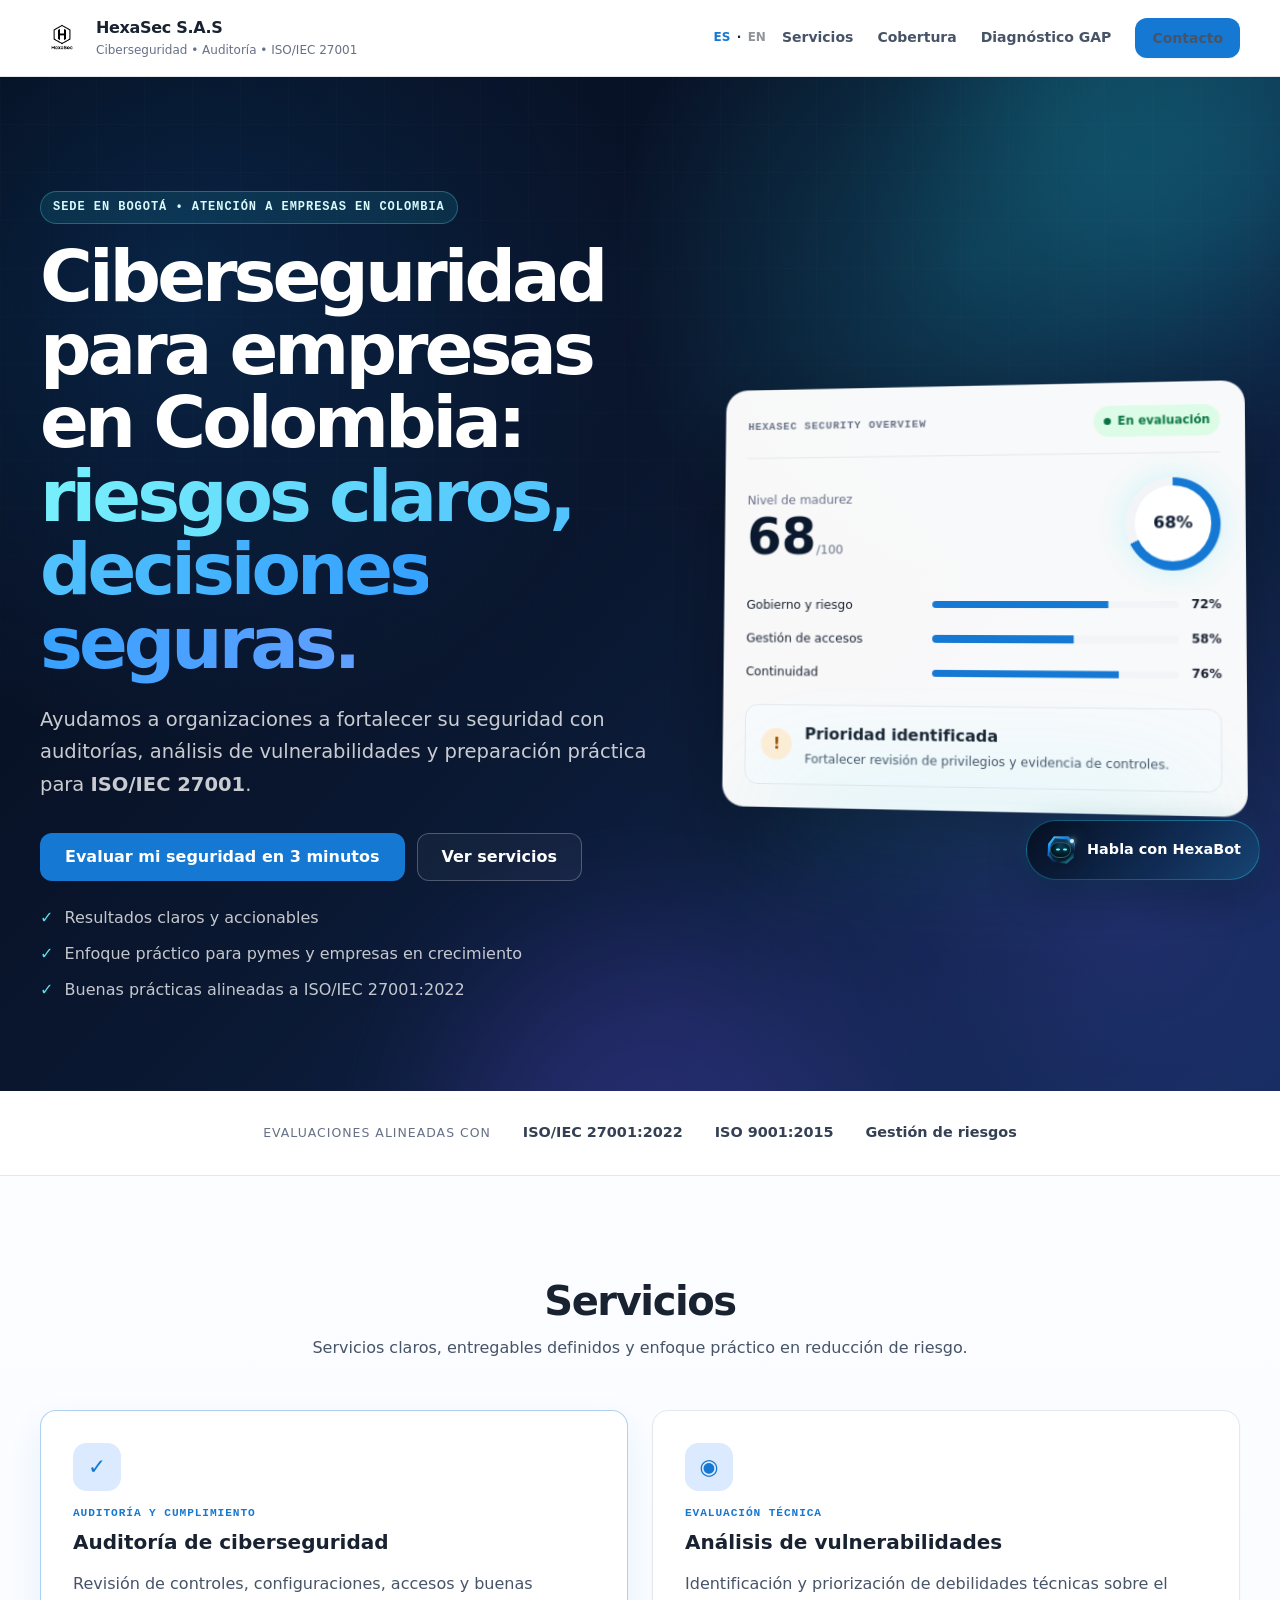
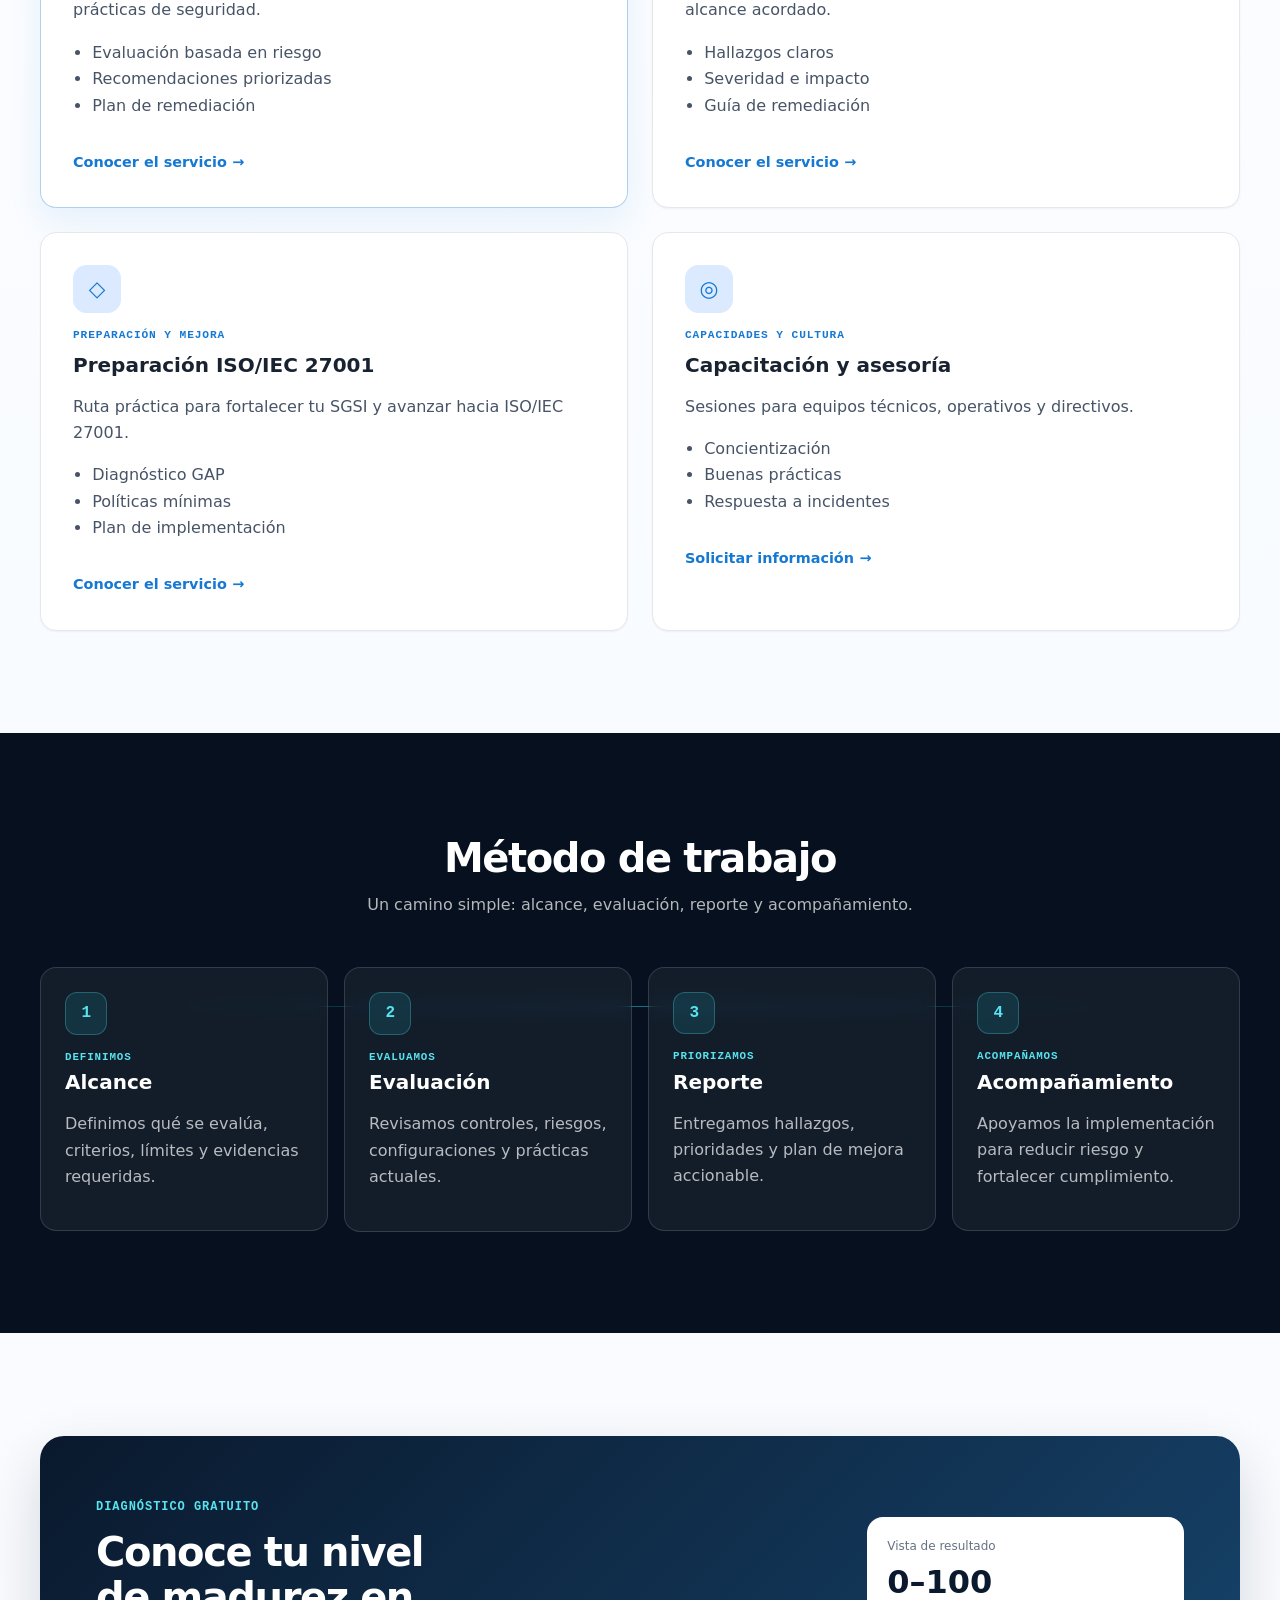
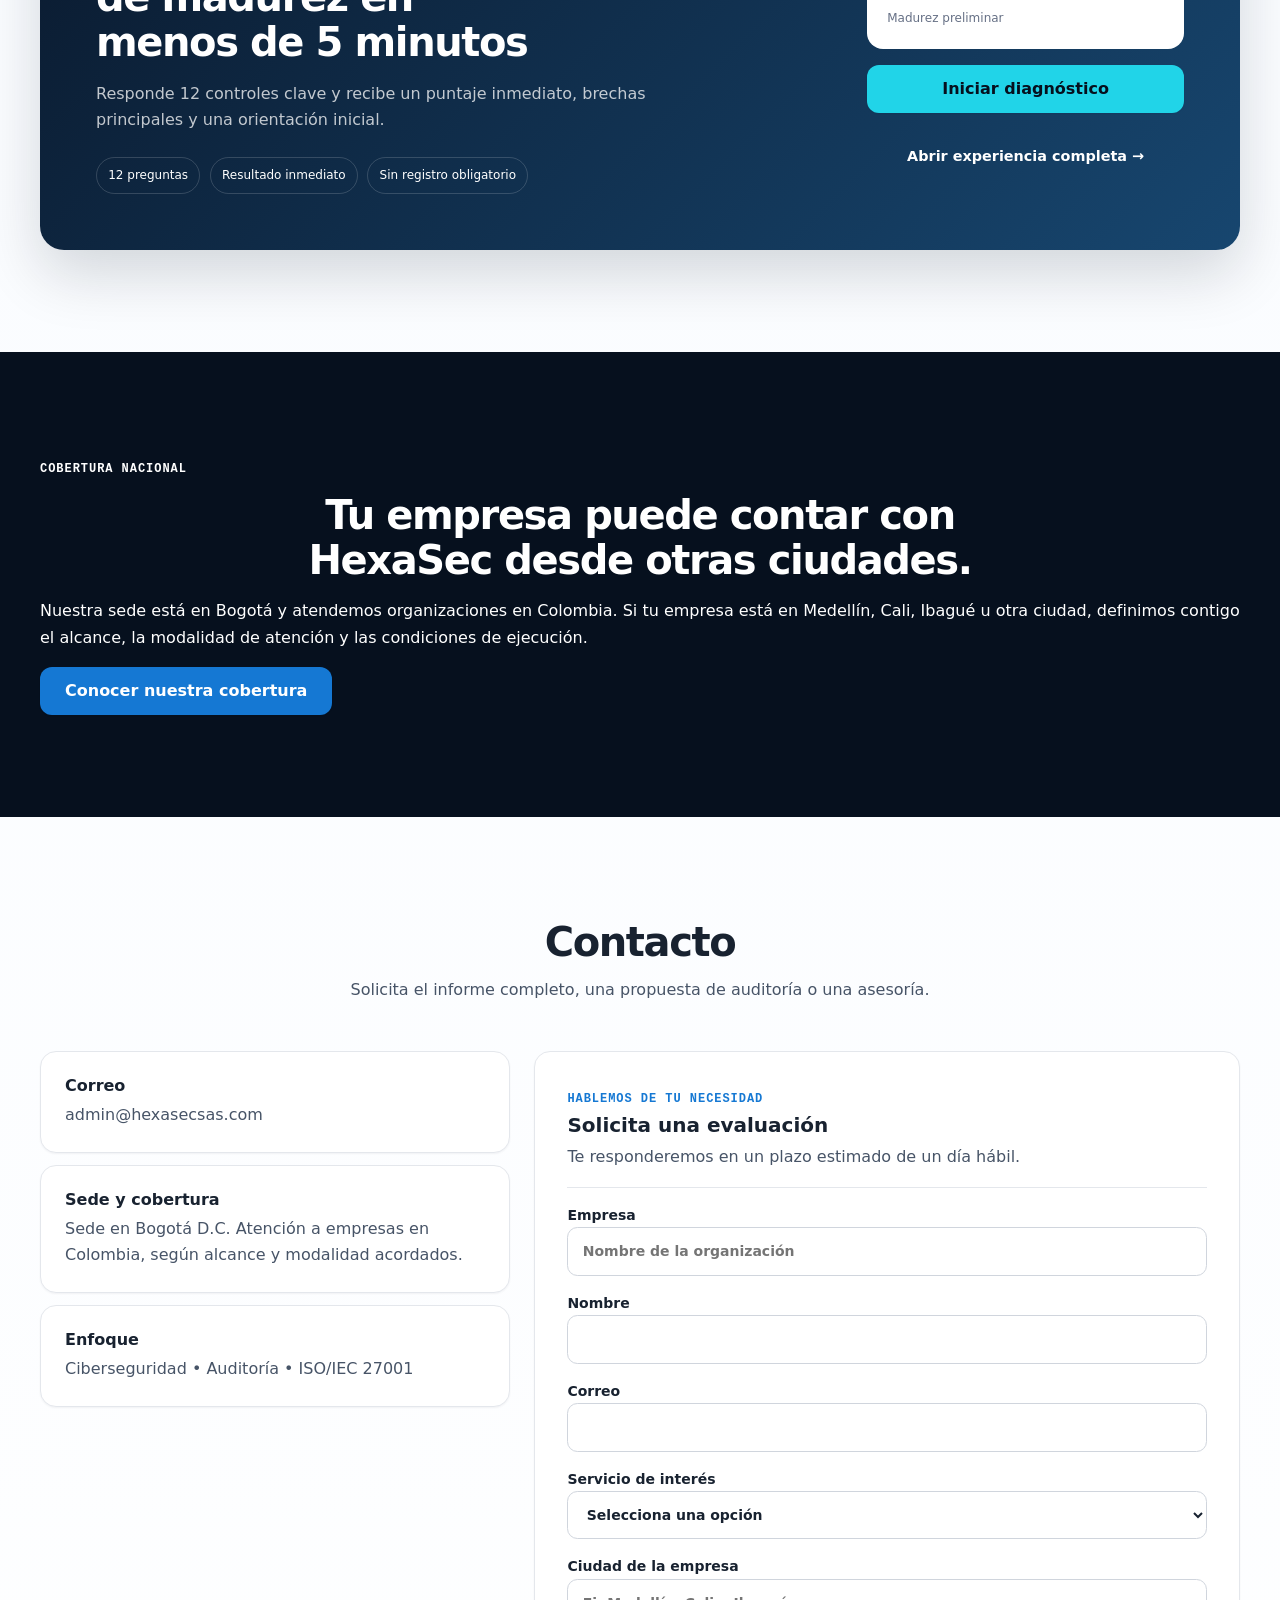
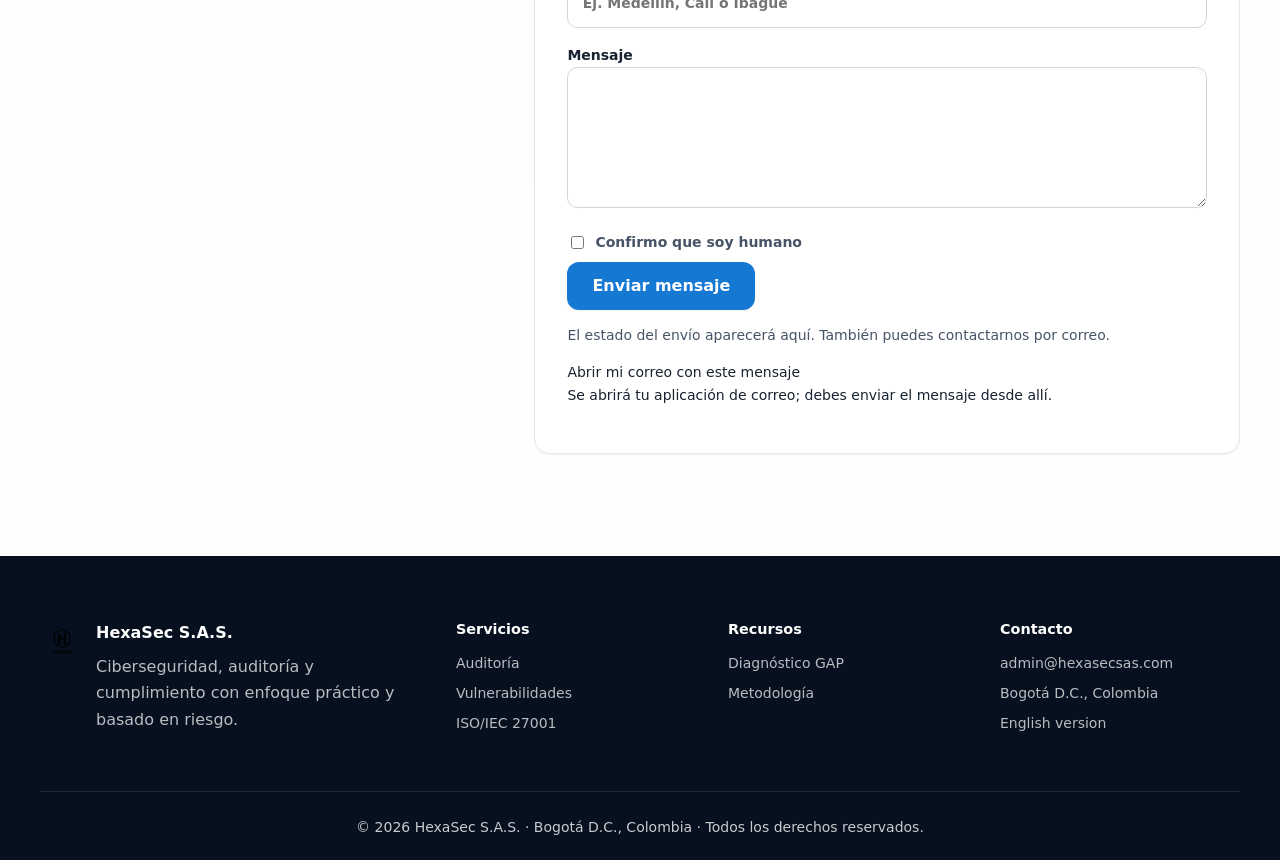
==== commit a7e96689: "Handle contact provider errors in-page and add email fallback" ====
--- a/index.html
+++ b/index.html
@@ -197,7 +197,7 @@
 <label>Mensaje
             <textarea maxlength="1000" name="message" required="" rows="5"></textarea>
 </label>
-<input name="request_id" type="hidden" value=""/><input name="form_language" type="hidden" value="es"/><input name="_subject" type="hidden" value="Nueva solicitud desde el sitio web | HexaSec S.A.S."/><input name="source" type="hidden" value="https://hexasecsas.com/"/><input name="_next" type="hidden" value="https://hexasecsas.com/gracias.html"/><input name="_url" type="hidden" value="https://hexasecsas.com/"/><input name="_template" type="hidden" value="table"/><input name="_autoresponse" type="hidden" value="Hola. Hemos recibido correctamente tu solicitud en HexaSec S.A.S. Nuestro equipo revisará la información y se pondrá en contacto contigo en un plazo estimado de un día hábil. Ayudamos a las organizaciones a identificar riesgos, evaluar controles y fortalecer su seguridad mediante auditorías de ciberseguridad, análisis de vulnerabilidades, diagnósticos GAP y preparación para ISO/IEC 27001:2022. Conoce más en https://hexasecsas.com. Gracias por confiar en HexaSec S.A.S."/><input autocomplete="off" class="hp-field" name="_honey" tabindex="-1" type="text"/>
+<input name="request_id" type="hidden" value=""/><input name="form_language" type="hidden" value="es"/><input name="_subject" type="hidden" value="Nueva solicitud desde el sitio web | HexaSec S.A.S."/><input name="source" type="hidden" value="https://hexasecsas.com/"/><input name="_next" type="hidden" value="https://hexasecsas.com/gracias.html"/><input name="_url" type="hidden" value="https://hexasecsas.com/"/><input name="_template" type="hidden" value="table"/><input autocomplete="off" class="hp-field" name="_honey" tabindex="-1" type="text"/>
 <input id="gap_score" name="gap_score" type="hidden"/>
 <input id="gap_top_gaps" name="gap_top_gaps" type="hidden"/>
 <input id="gap_answers" name="gap_answers" type="hidden"/>
@@ -206,7 +206,8 @@
             Confirmo que soy humano
           </label>
 <button class="btn btn--motion" type="submit">Enviar mensaje</button>
-<p aria-live="polite" class="small muted" id="formStatus">Al enviar, recibirás un correo automático de confirmación.</p>
+<p aria-live="polite" class="small muted" id="formStatus">El estado del envío aparecerá aquí. También puedes contactarnos por correo.</p>
+<p class="small"><a id="contactEmailFallback" href="mailto:admin@hexasecsas.com">Abrir mi correo con este mensaje</a><br/>Se abrirá tu aplicación de correo; debes enviar el mensaje desde allí.</p>
 </form>
 </div>
 </div>
@@ -266,7 +267,7 @@
 </div>
 </div>
 </div>
-<script defer="" src="./js/script.js?v=seo1"></script>
+<script defer="" src="./js/script.js?v=contact2"></script>
 
 <!-- HexaBot Widget v24 · animated avatar -->
 <div id="hexabot-widget" data-lang="es">
@@ -296,5 +297,6 @@
   </section>
 </div>
 <script defer src="./js/hexabot.js?v=24"></script>
+<script defer src="/js/contact-form.js?v=1"></script>
 </body>
 </html>
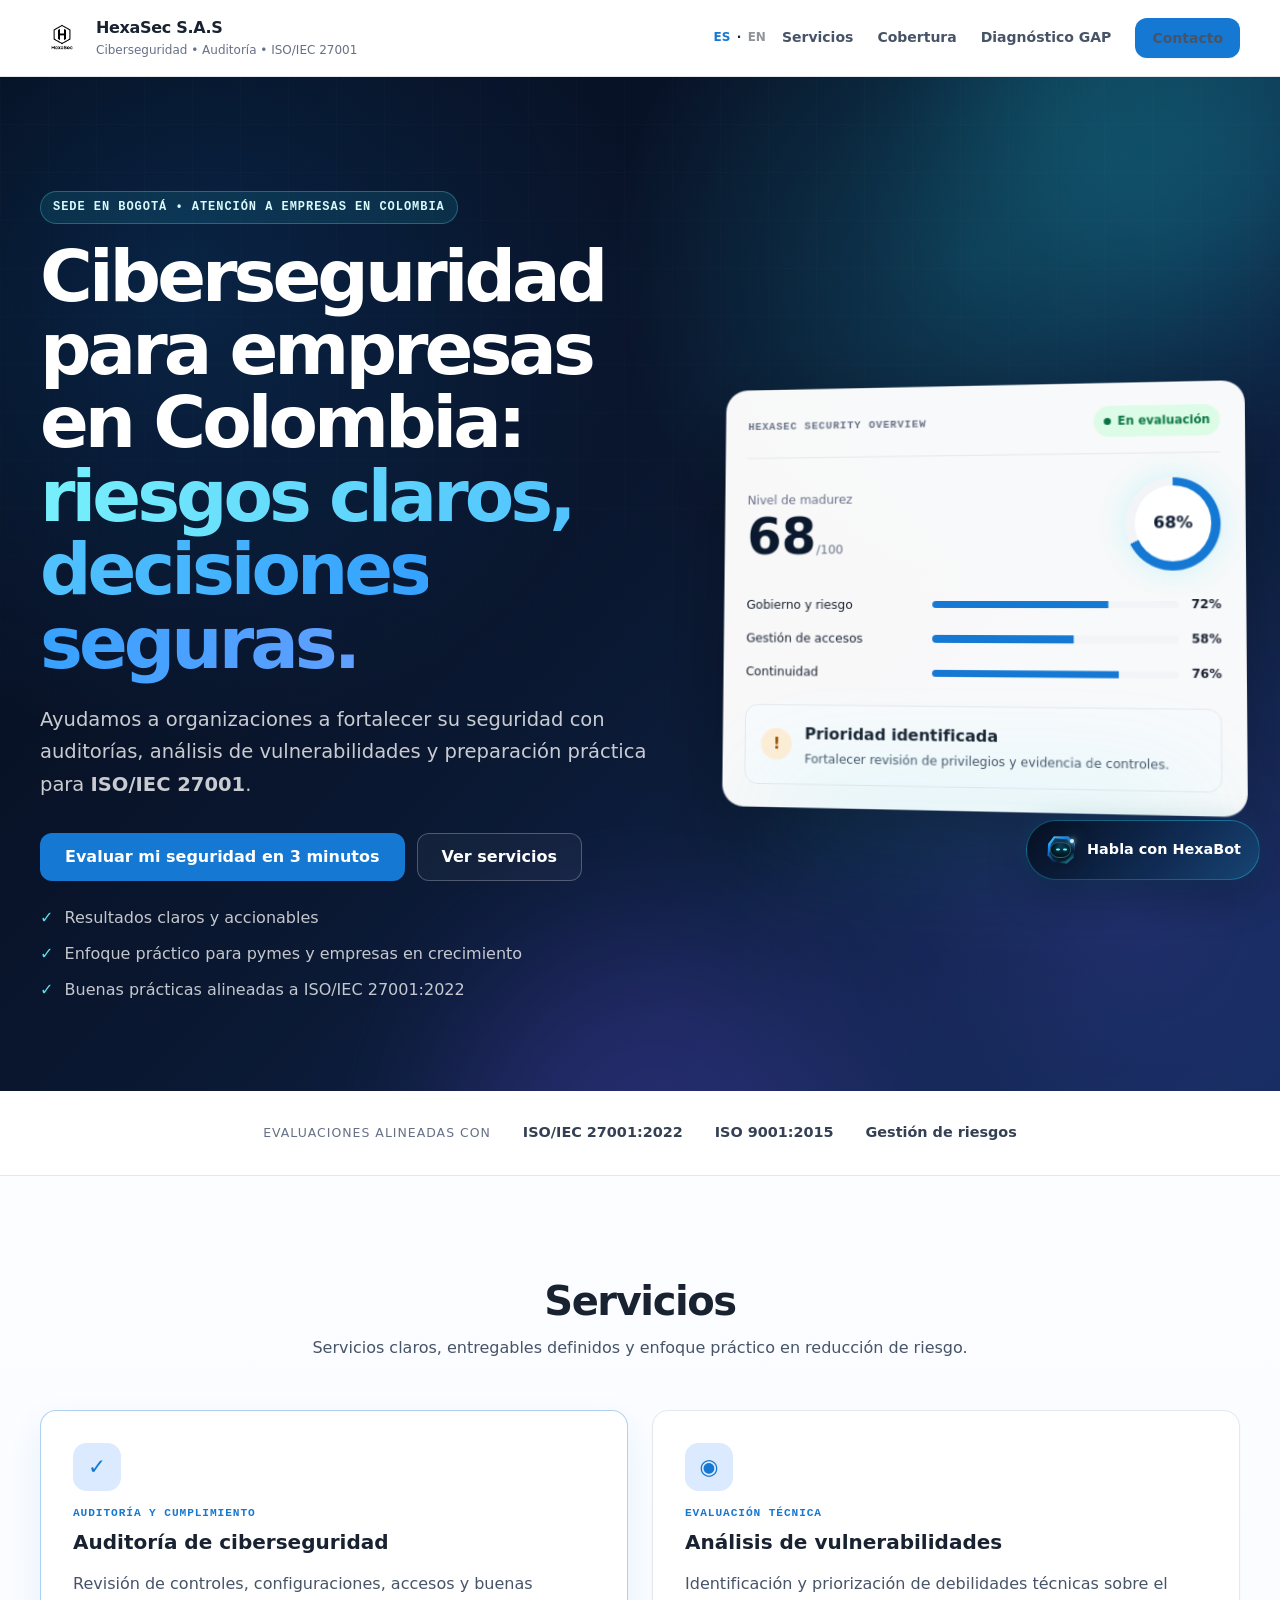
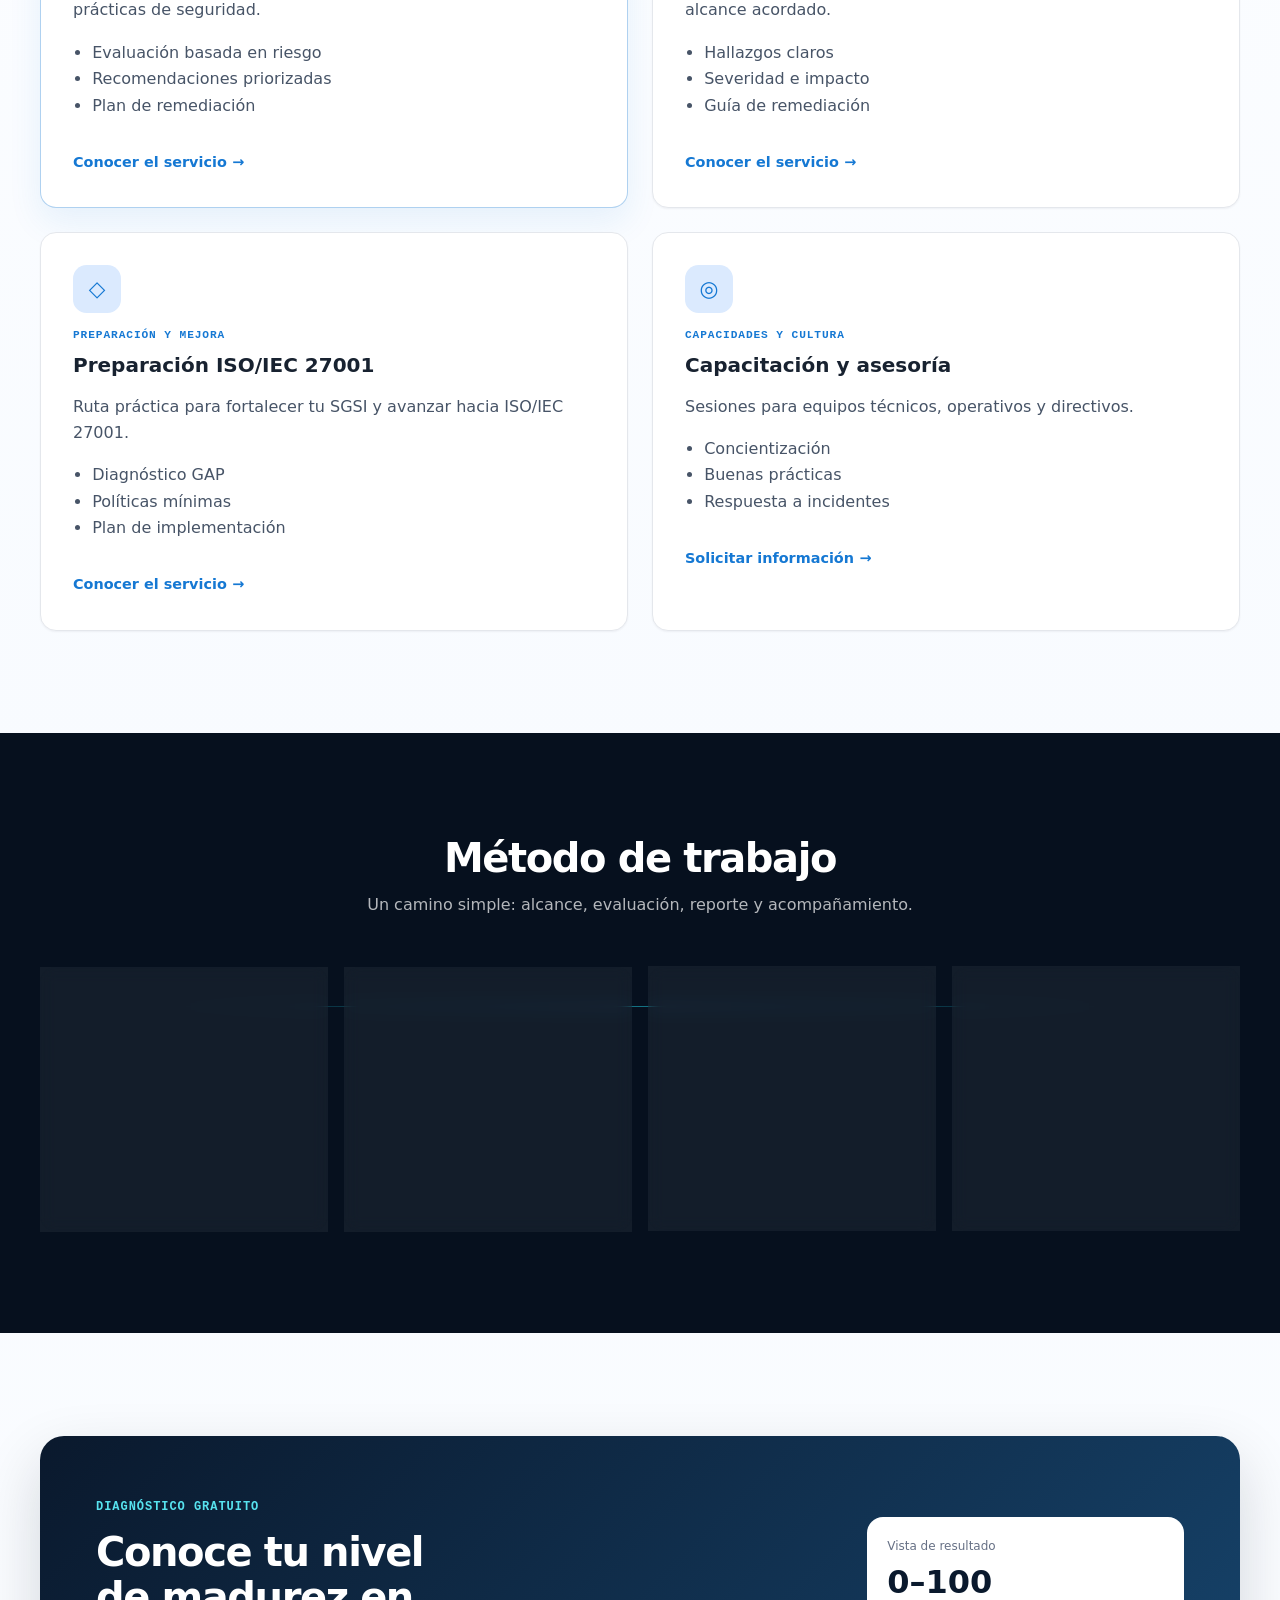
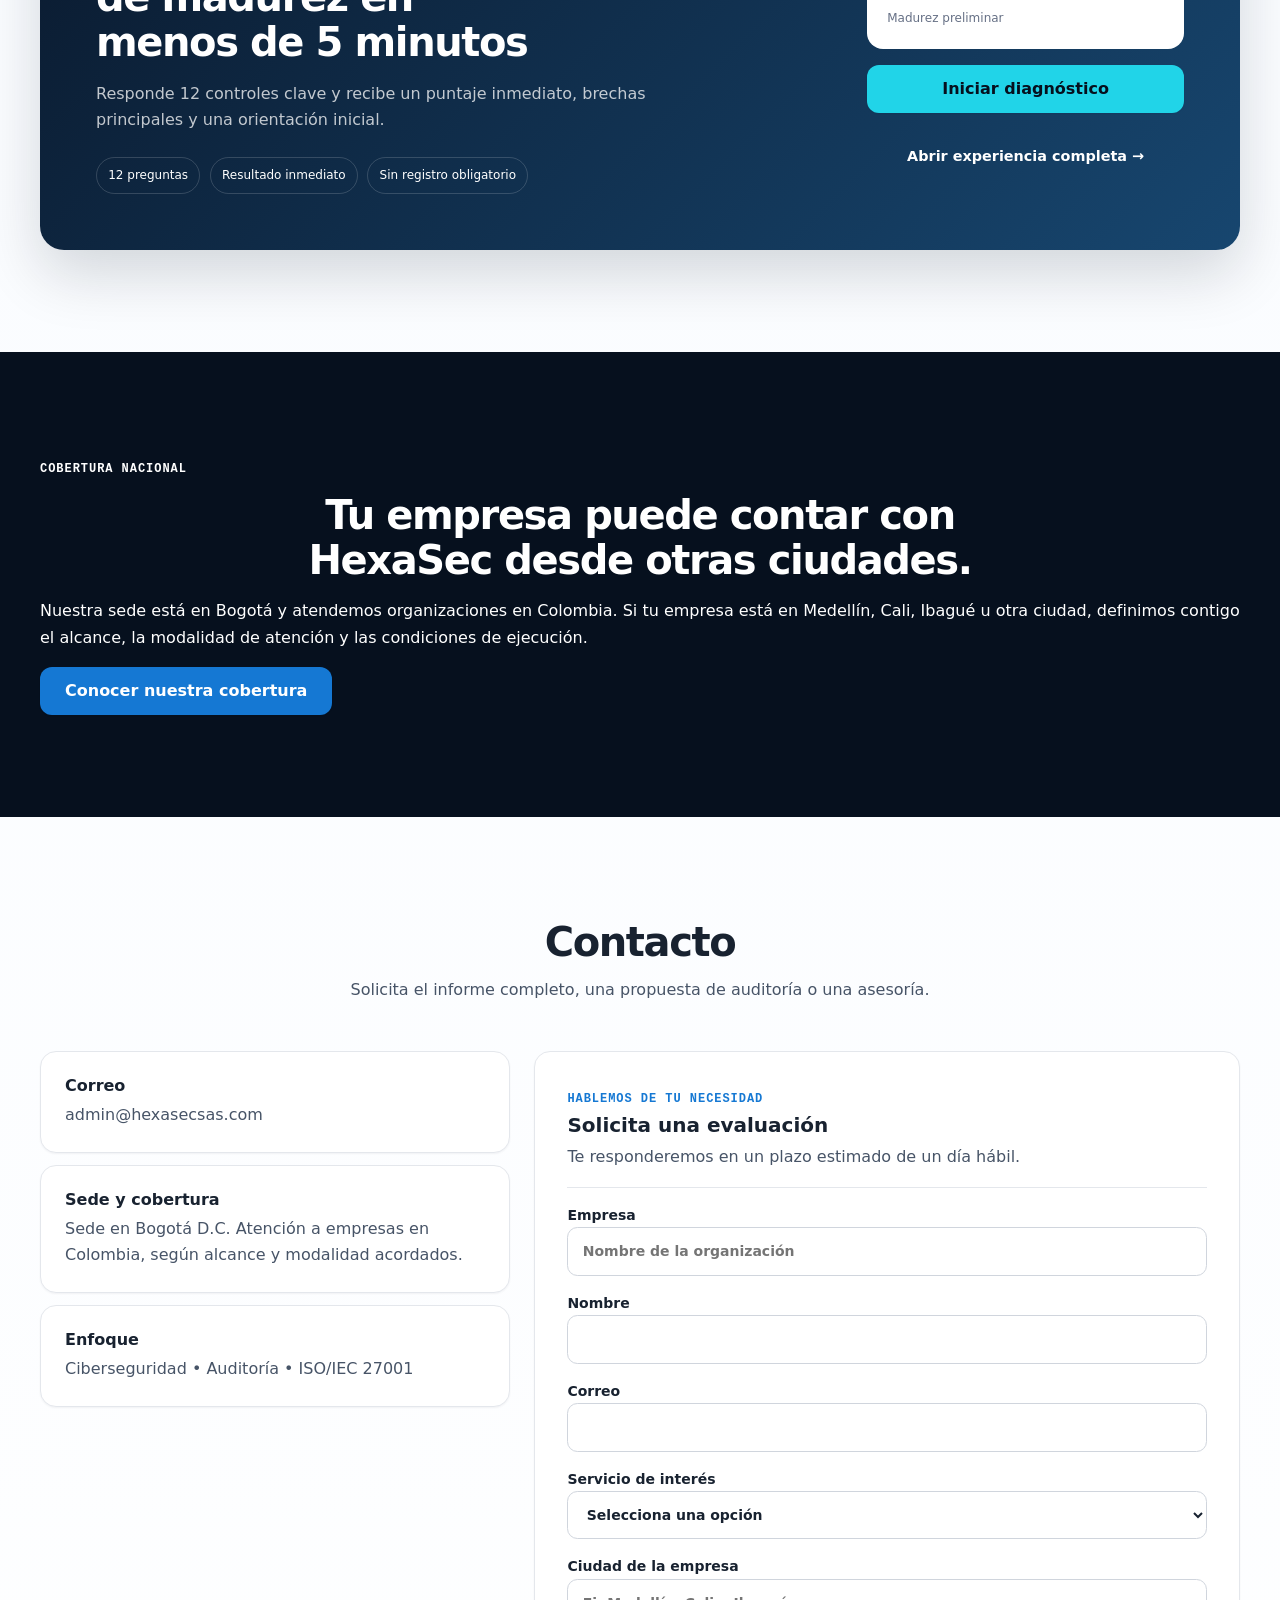
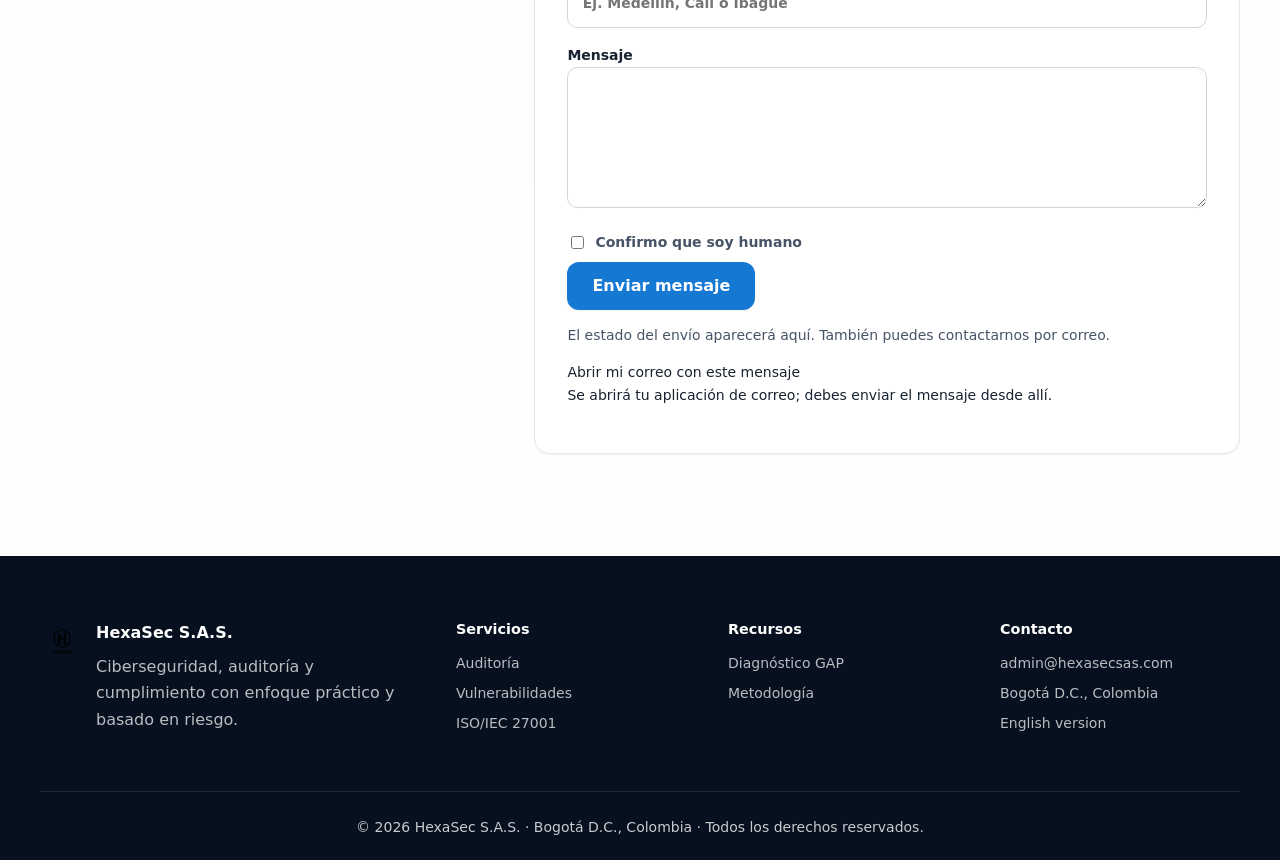
==== commit 9ae11b41: "Switch contact forms to verified Formspree endpoint" ====
--- a/index.html
+++ b/index.html
@@ -185,7 +185,7 @@
 <p>Ciberseguridad • Auditoría • ISO/IEC 27001</p>
 </div>
 </div>
-<form action="https://formsubmit.co/admin@hexasecsas.com" accept-charset="UTF-8" autocomplete="on" class="form" data-reveal="" id="contactForm" method="POST">
+<form action="https://formspree.io/f/xyezodoz" accept-charset="UTF-8" autocomplete="on" class="form" data-reveal="" id="contactForm" method="POST">
 <div class="form__intro"><span class="eyebrow">HABLEMOS DE TU NECESIDAD</span><h3>Solicita una evaluación</h3><p>Te responderemos en un plazo estimado de un día hábil.</p></div><label>Empresa<input maxlength="120" name="company_name" placeholder="Nombre de la organización" type="text"/></label><label>Nombre
             <input maxlength="80" name="name" required="" type="text"/>
 </label>
@@ -197,7 +197,7 @@
 <label>Mensaje
             <textarea maxlength="1000" name="message" required="" rows="5"></textarea>
 </label>
-<input name="request_id" type="hidden" value=""/><input name="form_language" type="hidden" value="es"/><input name="_subject" type="hidden" value="Nueva solicitud desde el sitio web | HexaSec S.A.S."/><input name="source" type="hidden" value="https://hexasecsas.com/"/><input name="_next" type="hidden" value="https://hexasecsas.com/gracias.html"/><input name="_url" type="hidden" value="https://hexasecsas.com/"/><input name="_template" type="hidden" value="table"/><input autocomplete="off" class="hp-field" name="_honey" tabindex="-1" type="text"/>
+<input name="request_id" type="hidden" value=""/><input name="form_language" type="hidden" value="es"/><input name="_subject" type="hidden" value="Nueva solicitud desde el sitio web | HexaSec S.A.S."/><input name="source" type="hidden" value="https://hexasecsas.com/"/><input autocomplete="off" class="hp-field" name="_gotcha" tabindex="-1" type="text"/>
 <input id="gap_score" name="gap_score" type="hidden"/>
 <input id="gap_top_gaps" name="gap_top_gaps" type="hidden"/>
 <input id="gap_answers" name="gap_answers" type="hidden"/>
@@ -297,6 +297,6 @@
   </section>
 </div>
 <script defer src="./js/hexabot.js?v=24"></script>
-<script defer src="/js/contact-form.js?v=1"></script>
+<script defer src="/js/contact-form.js?v=2"></script>
 </body>
 </html>
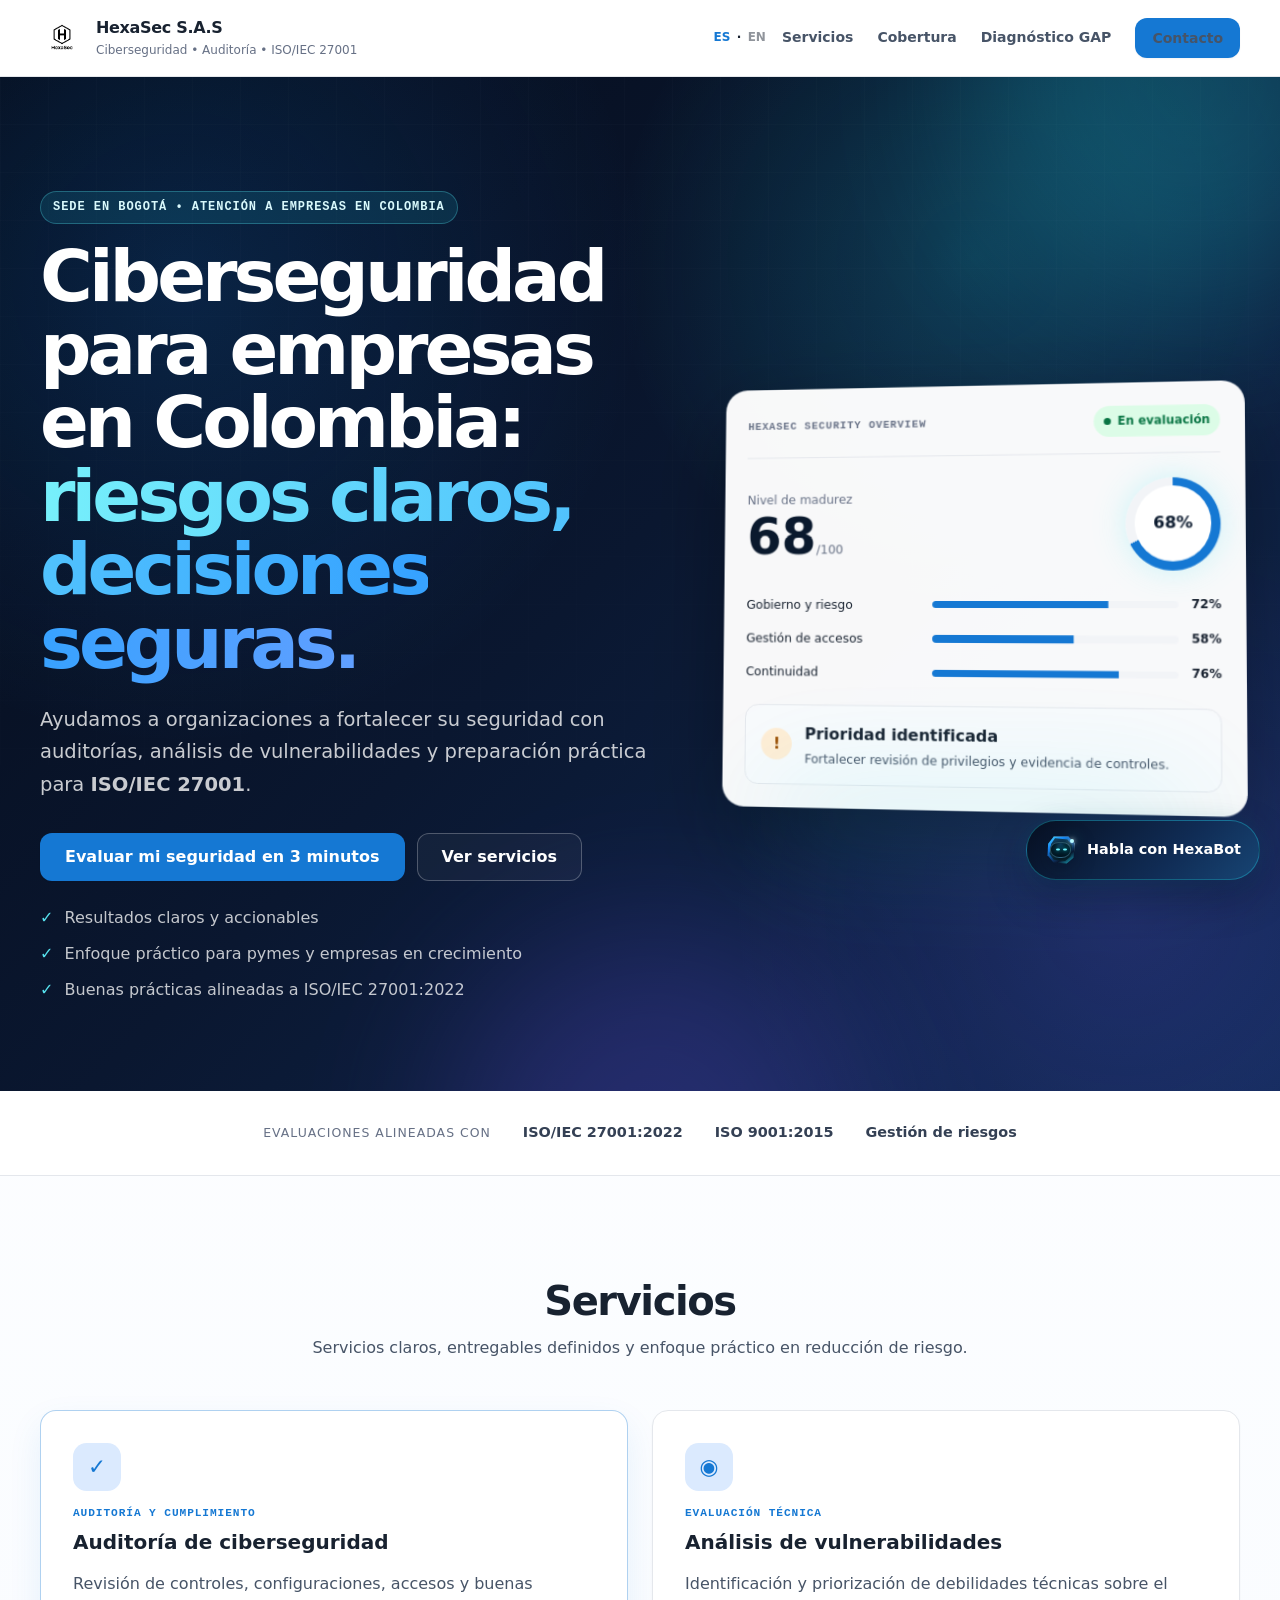
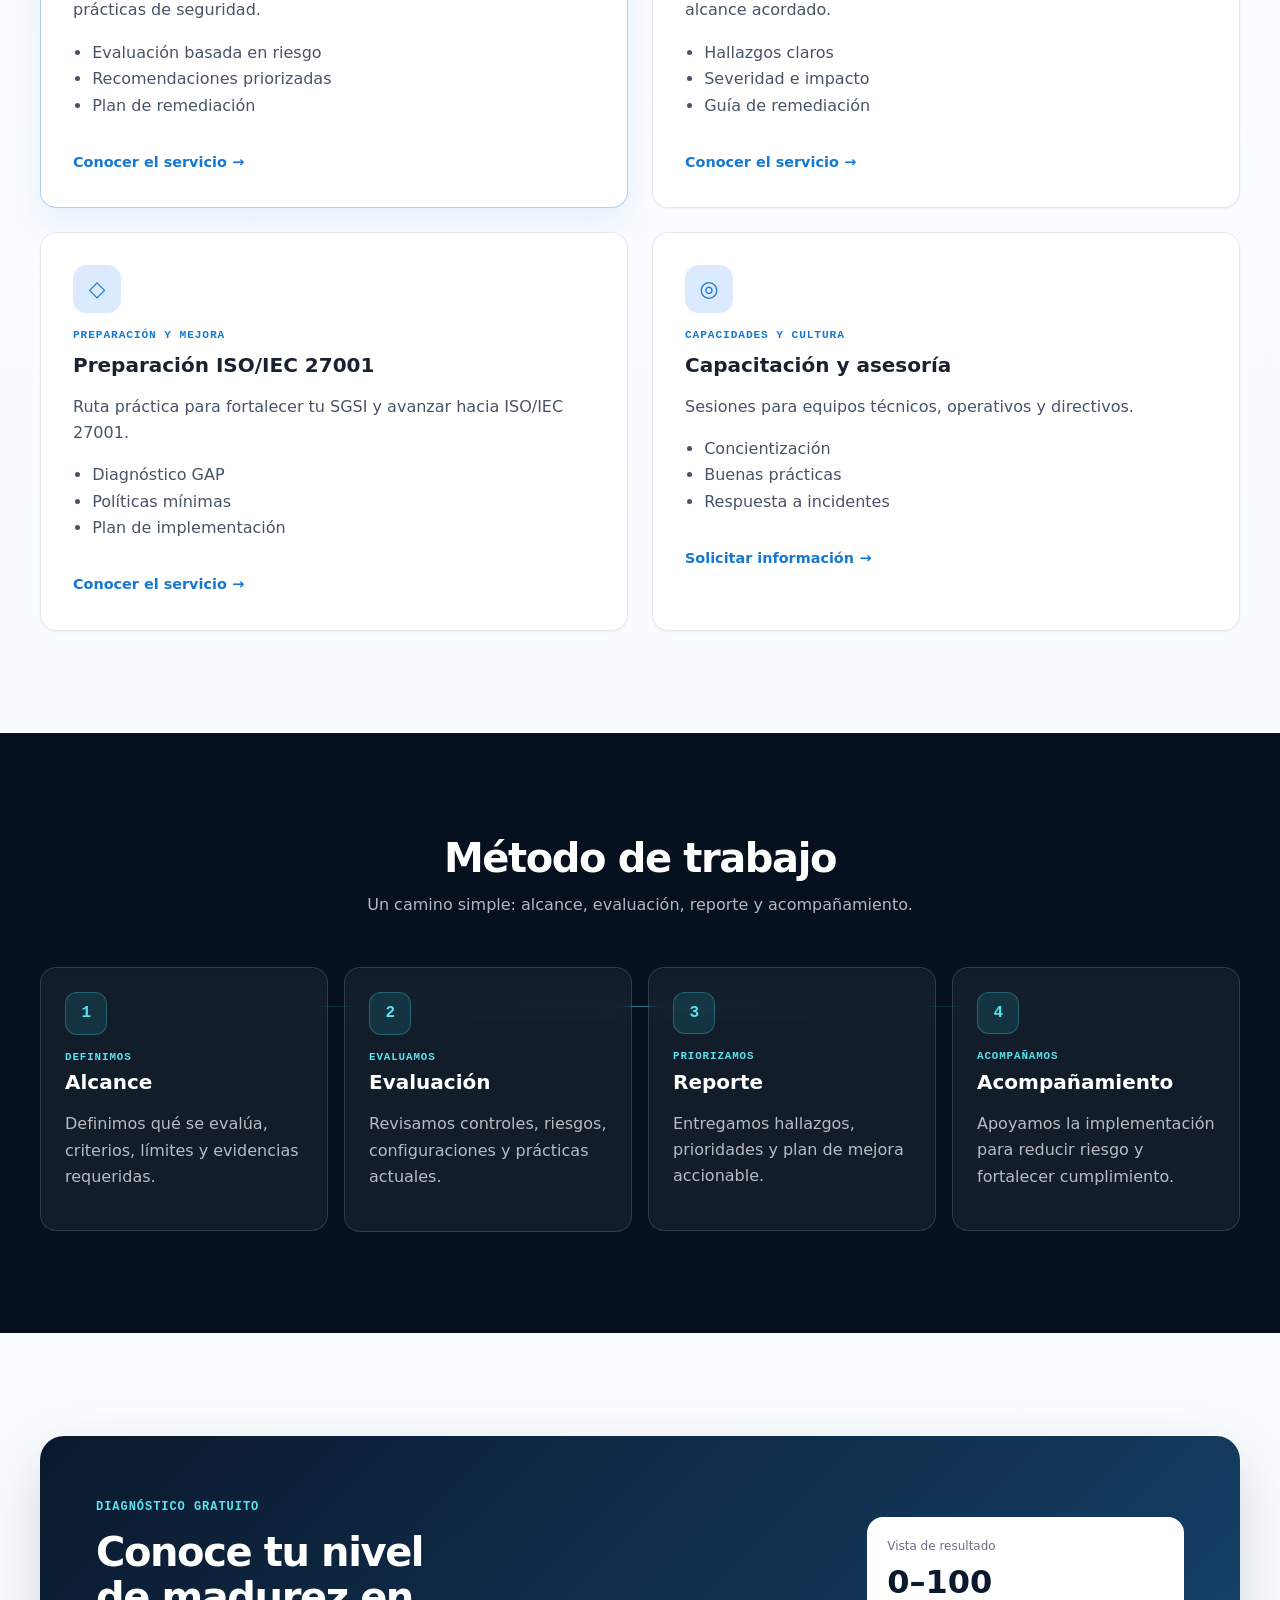
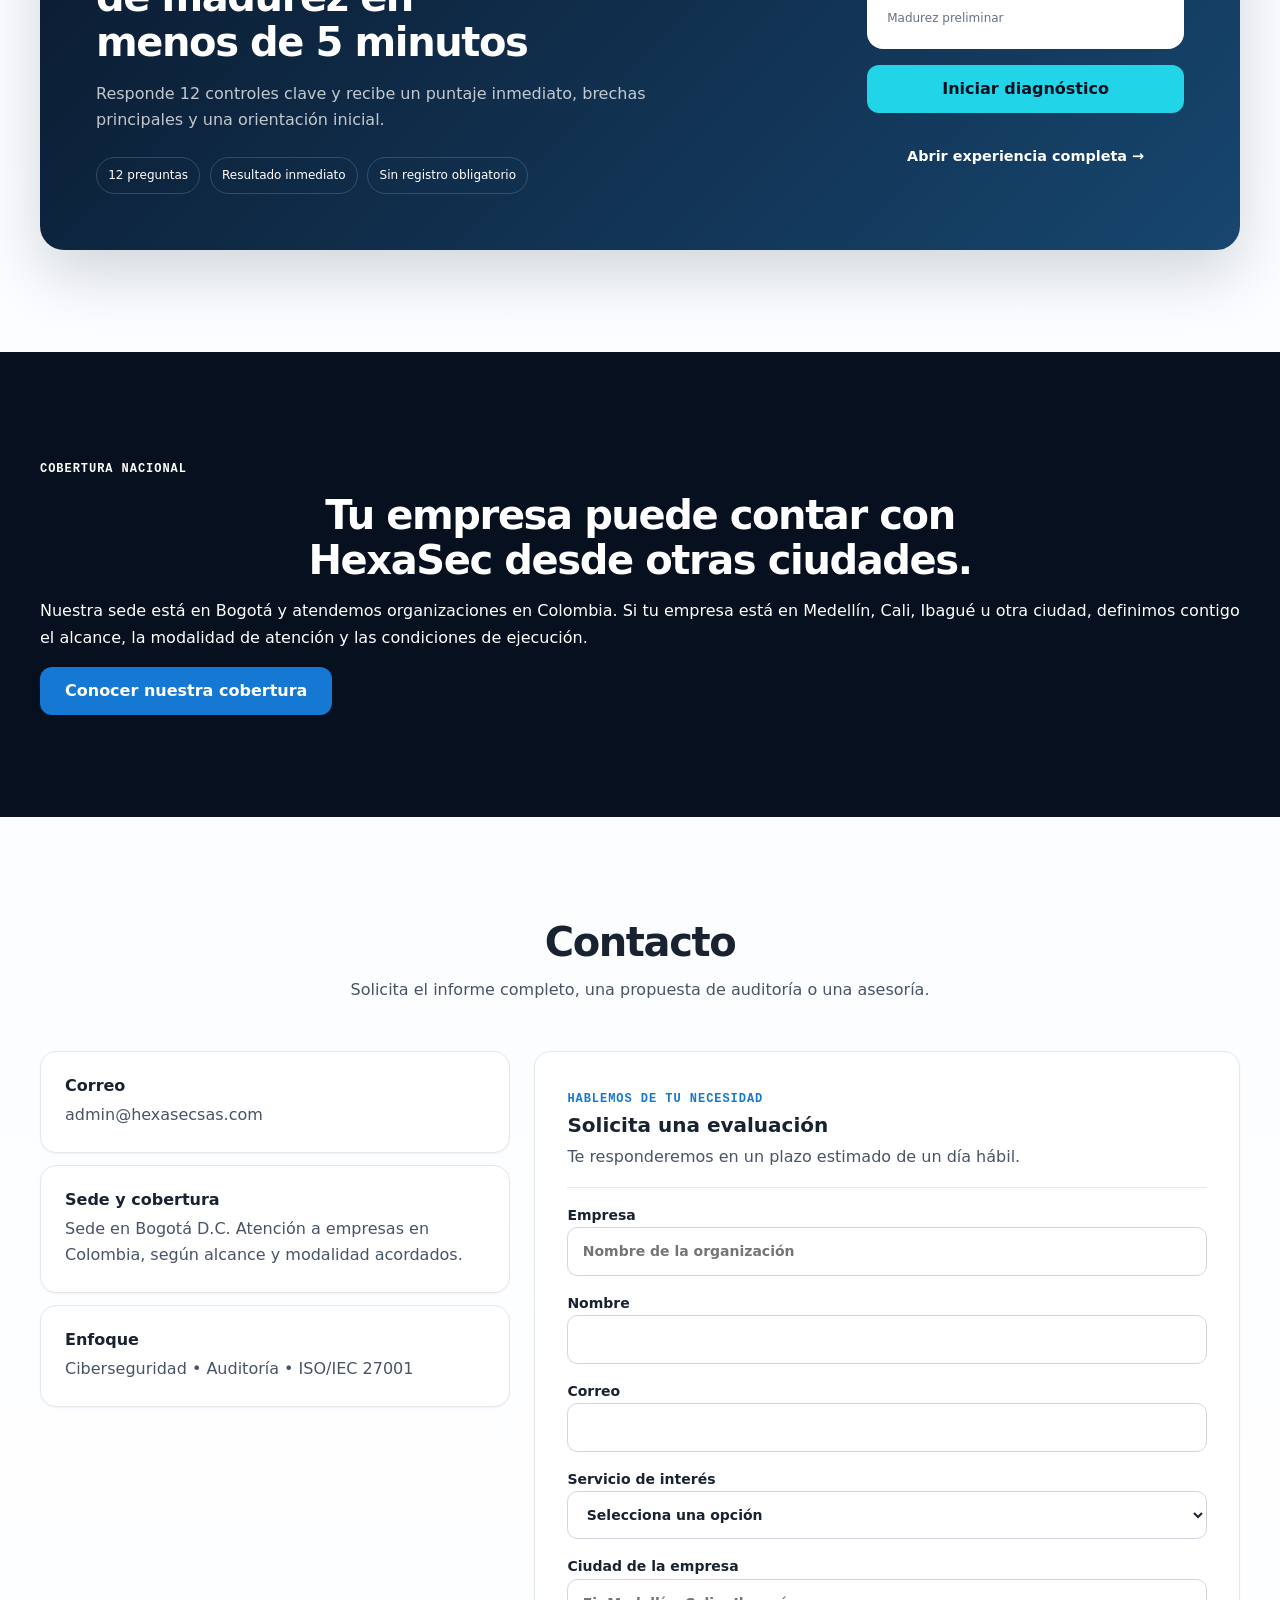
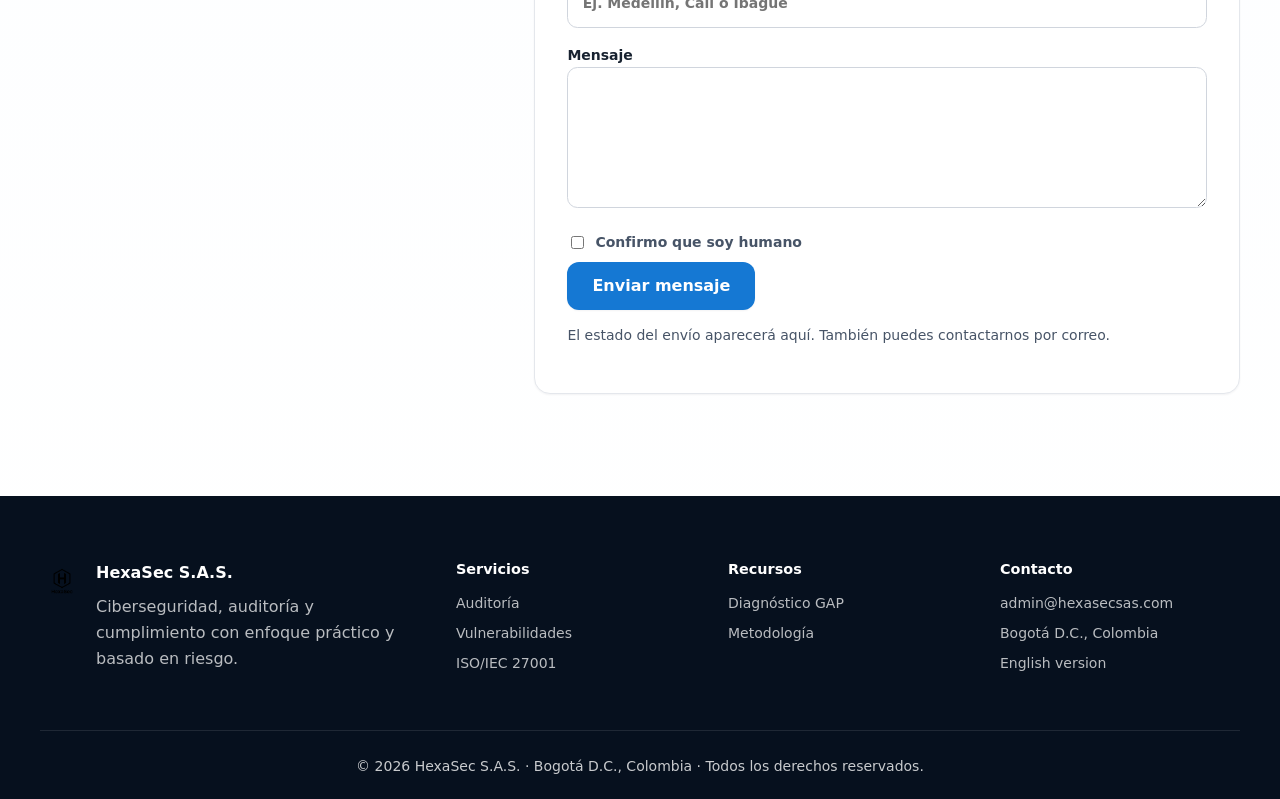
==== commit b0f5d64e: "Remove manual email fallback from contact forms" ====
--- a/index.html
+++ b/index.html
@@ -207,7 +207,6 @@
           </label>
 <button class="btn btn--motion" type="submit">Enviar mensaje</button>
 <p aria-live="polite" class="small muted" id="formStatus">El estado del envío aparecerá aquí. También puedes contactarnos por correo.</p>
-<p class="small"><a id="contactEmailFallback" href="mailto:admin@hexasecsas.com">Abrir mi correo con este mensaje</a><br/>Se abrirá tu aplicación de correo; debes enviar el mensaje desde allí.</p>
 </form>
 </div>
 </div>
@@ -297,6 +296,6 @@
   </section>
 </div>
 <script defer src="./js/hexabot.js?v=24"></script>
-<script defer src="/js/contact-form.js?v=2"></script>
+<script defer src="/js/contact-form.js?v=3"></script>
 </body>
 </html>
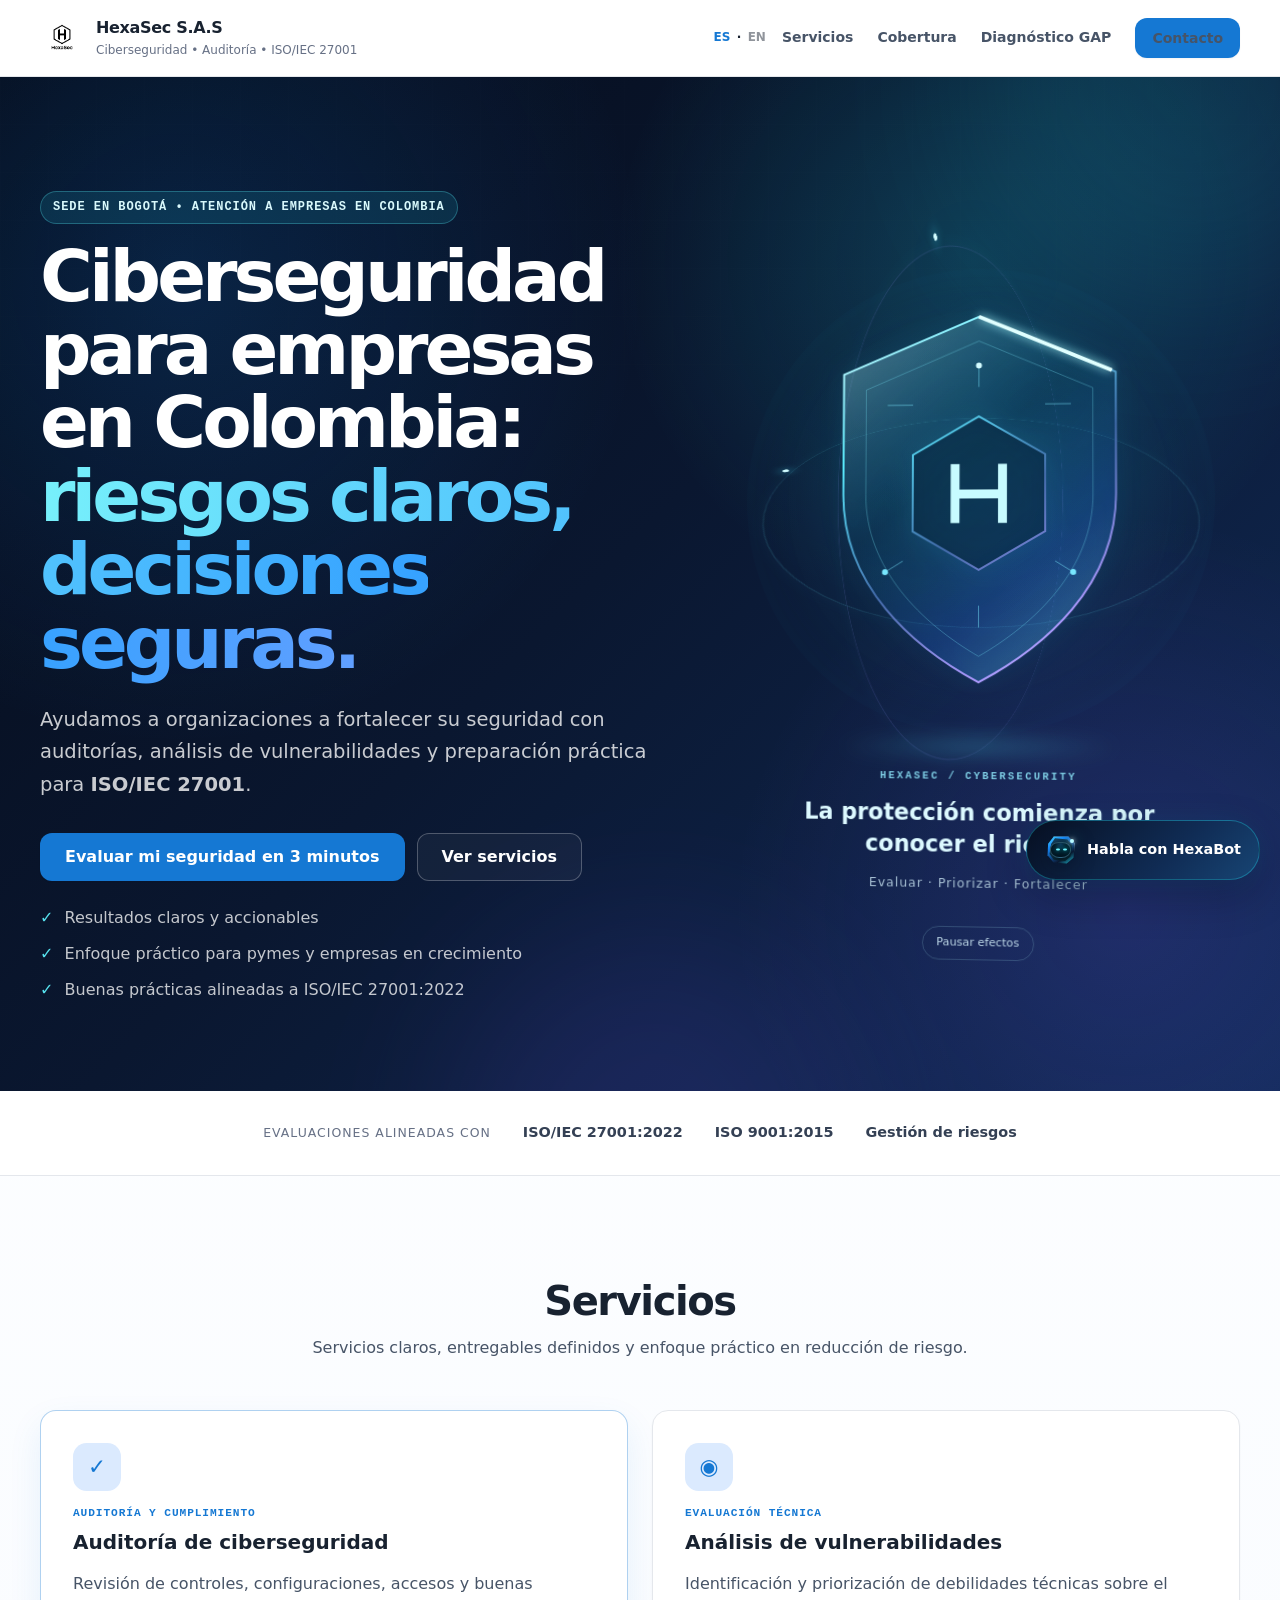
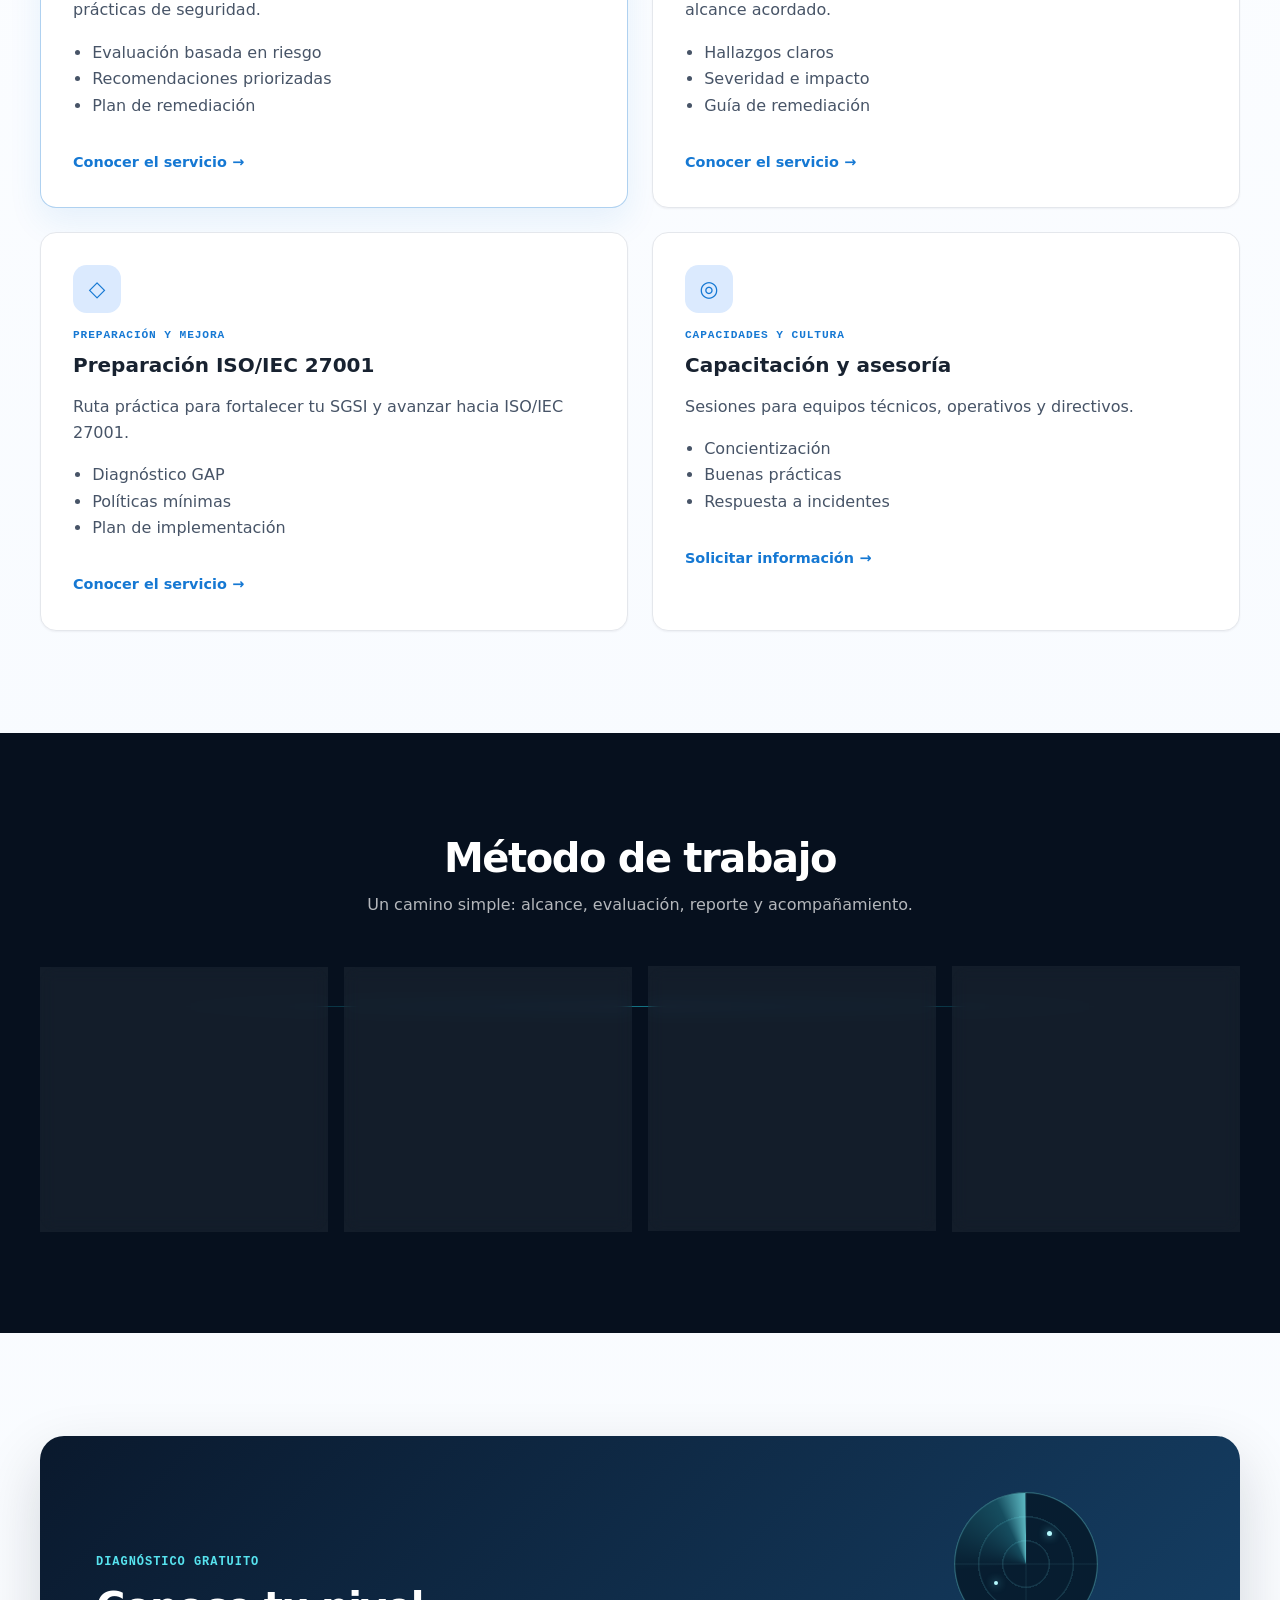
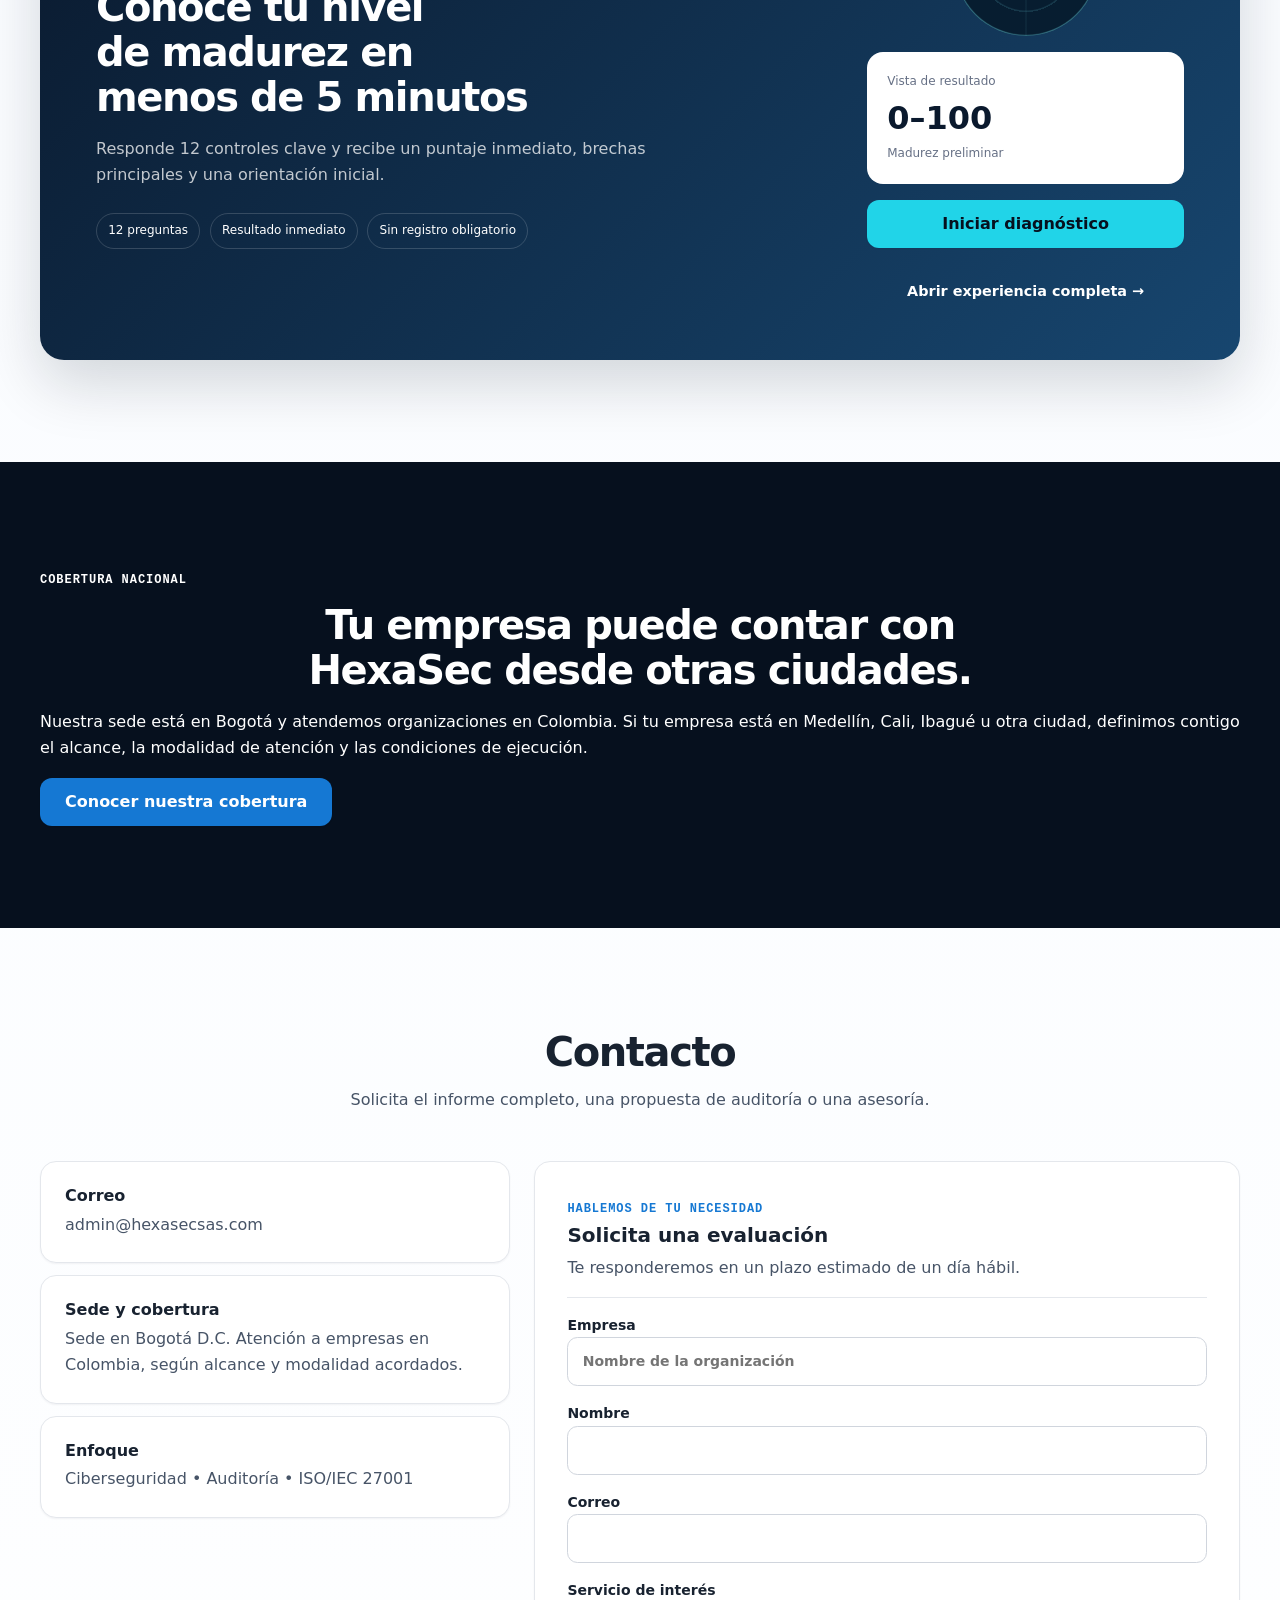
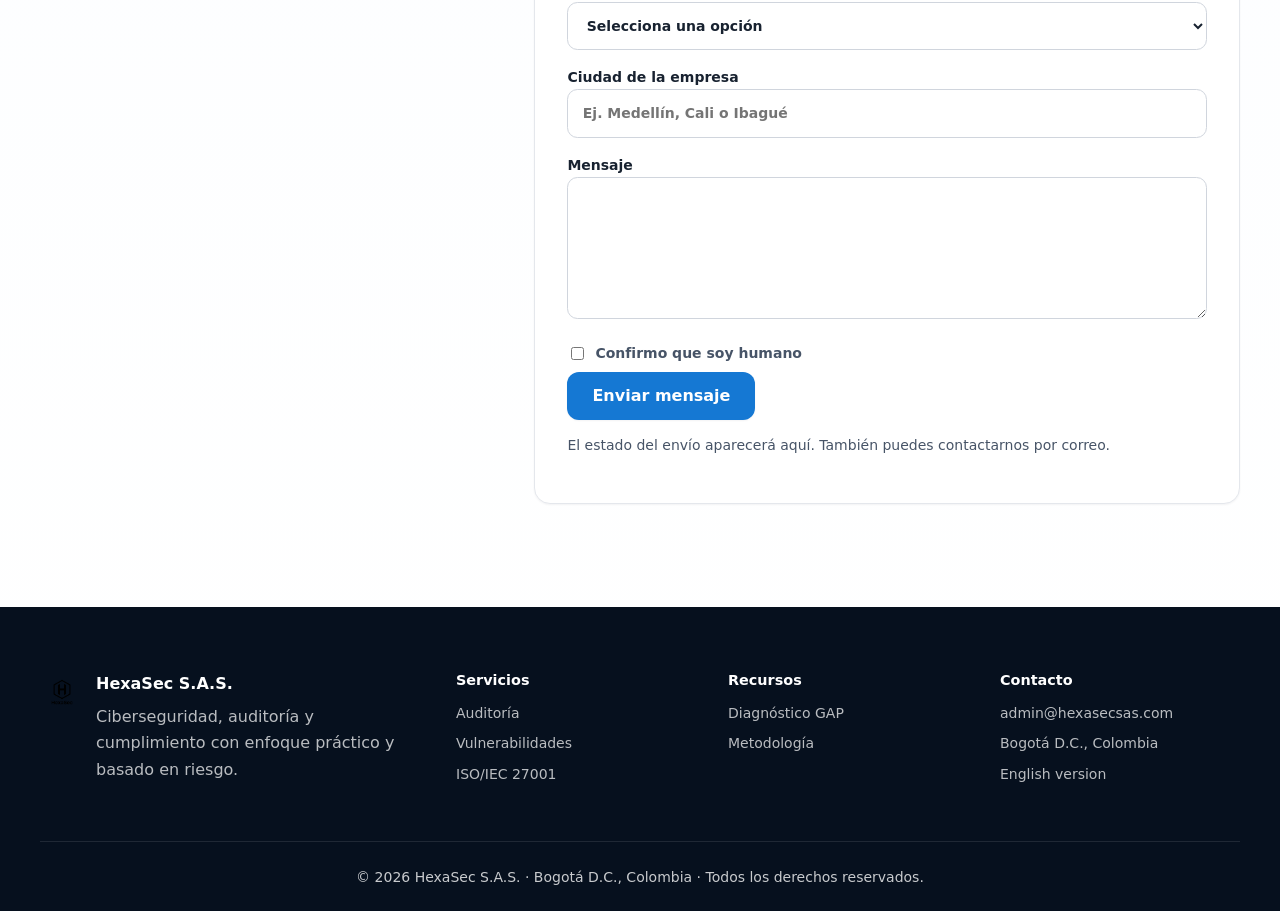
==== commit d3d4fcf7: "Añade escudo holográfico, radar y reflejos decorativos accesibles" ====
--- a/index.html
+++ b/index.html
@@ -7,14 +7,14 @@
 <meta content="HexaSec S.A.S. - Ciberseguridad, auditoría, análisis de vulnerabilidades e ISO/IEC 27001 en Colombia." name="description"/>
 <meta content="#050b18" name="theme-color"/>
 <title>Ciberseguridad e ISO 27001 en Colombia | HexaSec</title>
-<link href="./css/styles.css?v=24" rel="stylesheet"/>
+<link href="./css/styles.css?v=gap-results1" rel="stylesheet"/>
 <link href="./img/favicon.png" rel="icon" type="image/png"/>
 <meta content="strict-origin-when-cross-origin" name="referrer"/><link rel="canonical" href="https://hexasecsas.com/"/>
 <link rel="alternate" hreflang="es" href="https://hexasecsas.com/"/>
 <link rel="alternate" hreflang="en" href="https://hexasecsas.com/en/index.html"/>
 <link rel="alternate" hreflang="x-default" href="https://hexasecsas.com/"/>
 <script type="application/ld+json">{"@context": "https://schema.org", "@type": "Organization", "@id": "https://hexasecsas.com/#organization", "name": "HexaSec S.A.S.", "url": "https://hexasecsas.com/", "email": "admin@hexasecsas.com", "address": {"@type": "PostalAddress", "addressLocality": "Bogotá", "addressCountry": "CO"}}</script>
-</head>
+<link rel="stylesheet" href="/css/holographic.css?v=1"/></head>
 <body>
 <a class="skip-link" href="#contenido">Saltar al contenido</a>
 <header class="header">
@@ -70,16 +70,21 @@
 <li>Buenas prácticas alineadas a ISO/IEC 27001:2022</li>
 </ul>
 </div>
-<div class="hero__card" data-hero-visual=""><div aria-label="Vista previa de un informe de seguridad" class="security-preview motion-tilt">
-<div class="preview__top"><span class="preview__eyebrow">HEXASEC SECURITY OVERVIEW</span><span class="status-dot">En evaluación</span></div>
-<div class="preview__score"><div><span>Nivel de madurez</span><strong>68</strong><small>/100</small></div><div aria-hidden="true" class="score-ring"><span>68%</span></div></div>
-<div class="preview__bars">
-<div><span>Gobierno y riesgo</span><i style="--value:72%"></i><b>72%</b></div>
-<div><span>Gestión de accesos</span><i style="--value:58%"></i><b>58%</b></div>
-<div><span>Continuidad</span><i style="--value:76%"></i><b>76%</b></div>
-</div>
-<div class="preview__finding"><span class="finding-icon">!</span><div><strong>Prioridad identificada</strong><p>Fortalecer revisión de privilegios y evidencia de controles.</p></div></div>
-</div></div>
+<div class="hero__card" data-hero-visual=""><div class="holo-scene" data-motion-scene>
+<div class="holo-art" aria-hidden="true"><div class="holo-halo"></div><div class="holo-orbit holo-orbit--one"></div><div class="holo-orbit holo-orbit--two"></div>
+<svg class="holo-shield" viewBox="0 0 400 440" fill="none" xmlns="http://www.w3.org/2000/svg"><defs>
+<linearGradient id="holo-glass" x1="70" y1="50" x2="340" y2="380" gradientUnits="userSpaceOnUse"><stop stop-color="#bafaff" stop-opacity=".35"/><stop offset=".4" stop-color="#137eaf" stop-opacity=".06"/><stop offset=".7" stop-color="#2563eb" stop-opacity=".22"/><stop offset="1" stop-color="#7befff" stop-opacity=".4"/></linearGradient>
+<linearGradient id="holo-edge" x1="50" y1="0" x2="350" y2="420" gradientUnits="userSpaceOnUse"><stop stop-color="#fff"/><stop offset=".3" stop-color="#59edff"/><stop offset=".55" stop-color="#426baa"/><stop offset=".8" stop-color="#ae99ff"/><stop offset="1" stop-color="#b9ffff"/></linearGradient></defs>
+<path class="holo-back" d="M200 32 338 90v123c0 93-72 155-138 190C134 368 62 306 62 213V90Z" fill="url(#holo-glass)" stroke="url(#holo-edge)" stroke-width="2"/>
+<path d="m200 57 115 49v107c0 76-58 131-115 164-57-33-115-88-115-164V106Z" stroke="#7eeeff" stroke-opacity=".3"/>
+<path class="holo-trace" d="M200 32 338 90v123c0 93-72 155-138 190C134 368 62 306 62 213V90Z" stroke="#e0ffff" stroke-width="4" pathLength="100" stroke-dasharray="14 86"/>
+<path d="m200 134 67 39v78l-67 39-67-39v-78Z" fill="#08233d" fill-opacity=".6" stroke="url(#holo-edge)" stroke-width="2"/>
+<path d="M176 187v51m48-51v51m-48-25h48" stroke="#c7fbff" stroke-width="9" stroke-linecap="square"/>
+<path d="M107 122h26m134 0h26M102 294l21-13m154 0 21 13M200 82v22m0 222v22" stroke="#73def6" stroke-opacity=".55"/>
+<circle cx="200" cy="82" r="3" fill="#d3fbff"/><circle cx="105" cy="292" r="3" fill="#78e7ff"/><circle cx="295" cy="292" r="3" fill="#78e7ff"/>
+</svg><div class="holo-floor"></div></div>
+<div class="holo-caption"><span>HEXASEC / CYBERSECURITY</span><strong>La protección comienza por conocer el riesgo.</strong><p>Evaluar · Priorizar · Fortalecer</p></div>
+<button type="button" class="holo-pause" aria-pressed="false" data-motion-toggle>Pausar efectos</button></div></div>
 </div>
 </section><section aria-label="Marcos y capacidades" class="trust-bar" data-reveal="">
 <div class="container trust-bar__inner"><span>Evaluaciones alineadas con</span><strong>ISO/IEC 27001:2022</strong><strong>ISO 9001:2015</strong><strong>Gestión de riesgos</strong></div>
@@ -164,7 +169,7 @@
 </div>
 </div>
 </section>
-<section class="section" id="diagnostico"><div class="container"><div class="gap-banner" data-reveal=""><div><span class="eyebrow">DIAGNÓSTICO GRATUITO</span><h2>Conoce tu nivel de madurez en menos de 5 minutos</h2><p>Responde 12 controles clave y recibe un puntaje inmediato, brechas principales y una orientación inicial.</p><div class="gap-banner__meta"><span>12 preguntas</span><span>Resultado inmediato</span><span>Sin registro obligatorio</span></div></div><div class="gap-banner__action"><div class="mini-score"><span>Vista de resultado</span><strong>0–100</strong><small>Madurez preliminar</small></div><button class="btn btn--accent btn--motion" id="openGapModalBtn2" type="button">Iniciar diagnóstico</button><a class="text-link" href="./gap/index.html">Abrir experiencia completa →</a></div></div></div></section>
+<section class="section" id="diagnostico"><div class="container"><div class="gap-banner" data-reveal=""><div><span class="eyebrow">DIAGNÓSTICO GRATUITO</span><h2>Conoce tu nivel de madurez en menos de 5 minutos</h2><p>Responde 12 controles clave y recibe un puntaje inmediato, brechas principales y una orientación inicial.</p><div class="gap-banner__meta"><span>12 preguntas</span><span>Resultado inmediato</span><span>Sin registro obligatorio</span></div></div><div class="gap-banner__action"><div class="holo-radar" aria-hidden="true"><i></i><b></b><span></span></div><div class="mini-score"><span>Vista de resultado</span><strong>0–100</strong><small>Madurez preliminar</small></div><button class="btn btn--accent btn--motion" id="openGapModalBtn2" type="button">Iniciar diagnóstico</button><a class="text-link" href="./gap/index.html">Abrir experiencia completa →</a></div></div></div></section>
 <section class="section section--dark" id="cobertura"><div class="container"><span class="eyebrow">COBERTURA NACIONAL</span><h2>Tu empresa puede contar con HexaSec desde otras ciudades.</h2><p>Nuestra sede está en Bogotá y atendemos organizaciones en Colombia. Si tu empresa está en Medellín, Cali, Ibagué u otra ciudad, definimos contigo el alcance, la modalidad de atención y las condiciones de ejecución.</p><a class="btn" href="/cobertura/">Conocer nuestra cobertura</a></div></section>
 <section class="section" id="contacto">
 <div class="container">
@@ -266,7 +271,7 @@
 </div>
 </div>
 </div>
-<script defer="" src="./js/script.js?v=contact2"></script>
+<script defer="" src="./js/script.js?v=gap-results1"></script>
 
 <!-- HexaBot Widget v24 · animated avatar -->
 <div id="hexabot-widget" data-lang="es">
@@ -297,5 +302,5 @@
 </div>
 <script defer src="./js/hexabot.js?v=24"></script>
 <script defer src="/js/contact-form.js?v=3"></script>
-</body>
+<script defer src="/js/holographic.js?v=1"></script></body>
 </html>
--- a/css/styles.css
+++ b/css/styles.css
@@ -155,6 +155,12 @@
 .gapQ select:hover{border-color:#56adf2}
 .gapQ select:focus{outline:0;border-color:#1688f8;box-shadow:0 0 0 4px rgba(22,136,248,.13);transform:translateY(-1px)}
 .gapActions{position:sticky;bottom:-1.5rem;z-index:4;margin:1rem -1.5rem -1.5rem;padding:1rem 1.5rem;background:rgba(255,255,255,.92);border-top:1px solid #e4e7ec;backdrop-filter:blur(16px)}
+
+/* Keep GAP result rows at their content height inside the scrollable modal. */
+#gapModal .modal__body{grid-auto-rows:max-content;align-items:start}
+#gapModal .gapPreview{min-width:0;scroll-margin-top:1rem}
+#gapModal .gapPreview:focus{outline:2px solid #1688f8;outline-offset:-2px}
+
 .gapPreview{
   position:relative;overflow:hidden;border:1px solid rgba(22,136,248,.20);border-radius:1.25rem;background:linear-gradient(155deg,#fff,#f3f8ff);box-shadow:0 18px 45px rgba(7,16,34,.11)
 }
--- a/css/holographic.css
+++ b/css/holographic.css
@@ -0,0 +1,29 @@
+/* Decorative motion only; all selectors are isolated from forms and chat. */
+.hero:has(.holo-scene) .hero__orb{animation:none;opacity:.12}
+.hero:has(.holo-scene)::before{animation:none;opacity:.12}
+.hero:has(.holo-scene) .text-gradient{animation:none}
+.holo-scene{position:relative;isolation:isolate;text-align:center;max-width:34rem;margin:auto;color:#dcf9ff}
+.holo-art{position:relative;display:grid;place-items:center;aspect-ratio:1/1;perspective:900px;pointer-events:none}
+.holo-halo{position:absolute;inset:5%;border-radius:50%;background:radial-gradient(ellipse,#1ebce329,transparent 68%);box-shadow:inset 0 0 65px #13b2e20a}
+.holo-shield{position:relative;width:76%;height:auto;overflow:visible;filter:drop-shadow(0 0 12px #34b8db35);animation:holo-turn 12s ease-in-out infinite;transform-origin:center}
+.holo-trace{animation:holo-trace 8s linear infinite;filter:drop-shadow(0 0 5px #a6faff)}
+.holo-orbit{position:absolute;inset:9%;border:1px solid #61dbea30;border-radius:50%;box-shadow:0 0 18px #3ebcd20b;transform:rotateX(62deg) rotateZ(-30deg);animation:holo-orbit 18s linear infinite}
+.holo-orbit::after{content:'';position:absolute;left:15%;top:10%;width:7px;height:7px;border-radius:50%;background:#d2fcff;box-shadow:0 0 14px #42dfff}
+.holo-orbit--two{inset:2%;border-color:#8992ed25;transform:rotateY(65deg) rotateZ(20deg);animation:holo-orbit-two 24s linear infinite reverse}
+.holo-floor{position:absolute;bottom:0;width:55%;height:6%;border-radius:50%;background:radial-gradient(ellipse,#4eddf73d,transparent 70%);filter:blur(8px)}
+.holo-caption{position:relative;padding:.4rem 1rem}.holo-caption>span{display:block;font:600 .65rem/1.5 var(--font-mono);letter-spacing:.22em;color:#7dcde4;margin-bottom:.75rem}.holo-caption strong{display:block;font-size:clamp(1.1rem,2vw,1.4rem);line-height:1.4;font-weight:600;max-width:26ch;margin:auto}.holo-caption p{font-size:.78rem;letter-spacing:.08em;color:#a5bed2;margin:.8rem 0}
+.holo-pause{background:transparent;border:1px solid #80b6c940;border-radius:999px;color:#bbd5e5;font:inherit;font-size:.7rem;padding:.4rem .85rem;margin-top:.75rem;cursor:pointer}.holo-pause:hover{border-color:#78dff3;color:white}.holo-pause:focus-visible{outline:2px solid #88edff;outline-offset:4px}
+.holo-radar{width:9rem;aspect-ratio:1;position:relative;justify-self:center;border-radius:50%;overflow:hidden;border:1px solid #6cdbe84f;background:repeating-radial-gradient(circle,transparent 0 22px,#69cedc26 23px 24px),linear-gradient(90deg,transparent 49.5%,#76d9e52b 50%,transparent 50.5%),linear-gradient(transparent 49.5%,#76d9e52b 50%,transparent 50.5%),#071d30;pointer-events:none}
+.holo-radar i{position:absolute;inset:0;background:conic-gradient(from 0deg,transparent 0 265deg,#41d9e842 335deg,#7ff9ffb0 359deg,transparent 360deg);animation:holo-sweep 8s linear infinite}.holo-radar b,.holo-radar span{position:absolute;left:65%;top:27%;width:5px;height:5px;border-radius:50%;background:#b5faff;box-shadow:0 0 9px #6ee8ff}.holo-radar span{left:28%;top:62%;width:4px;height:4px}
+.holo-reflect{position:relative;--shine-x:50%;--shine-y:0%;transition:border-color .25s,box-shadow .25s}
+.holo-reflect::before{content:'';position:absolute;inset:0;border-radius:inherit;pointer-events:none;border:1px solid transparent;background:radial-gradient(300px circle at var(--shine-x) var(--shine-y),#35bded16,transparent 70%);opacity:0;transition:opacity .25s}
+.holo-reflect:hover::before{opacity:1}.holo-reflect:hover{border-color:#37a6d5;box-shadow:0 12px 35px #126a9d15}
+@keyframes holo-turn{0%,100%{transform:rotateY(-13deg) rotateZ(-2deg) translateY(0)}50%{transform:rotateY(13deg) rotateZ(2deg) translateY(-8px)}}
+@keyframes holo-trace{to{stroke-dashoffset:-100}}
+@keyframes holo-orbit{to{transform:rotateX(62deg) rotateZ(330deg)}}
+@keyframes holo-orbit-two{to{transform:rotateY(65deg) rotateZ(380deg)}}
+@keyframes holo-sweep{to{transform:rotate(360deg)}}
+.holo-effects-paused .holo-art *,.holo-effects-paused .holo-radar *,.holo-offscreen *{animation-play-state:paused!important}
+@media(max-width:960px){.holo-scene{max-width:26rem}.holo-art{max-height:350px}.holo-orbit--two{display:none}.holo-shield{animation-duration:16s}.holo-radar{width:7rem}}
+@media(hover:none){.holo-reflect::before{display:none}}
+@media(prefers-reduced-motion:reduce){.holo-art *,.holo-radar *{animation:none!important}.holo-reflect,.holo-reflect::before{transition:none}.holo-pause{display:none}}
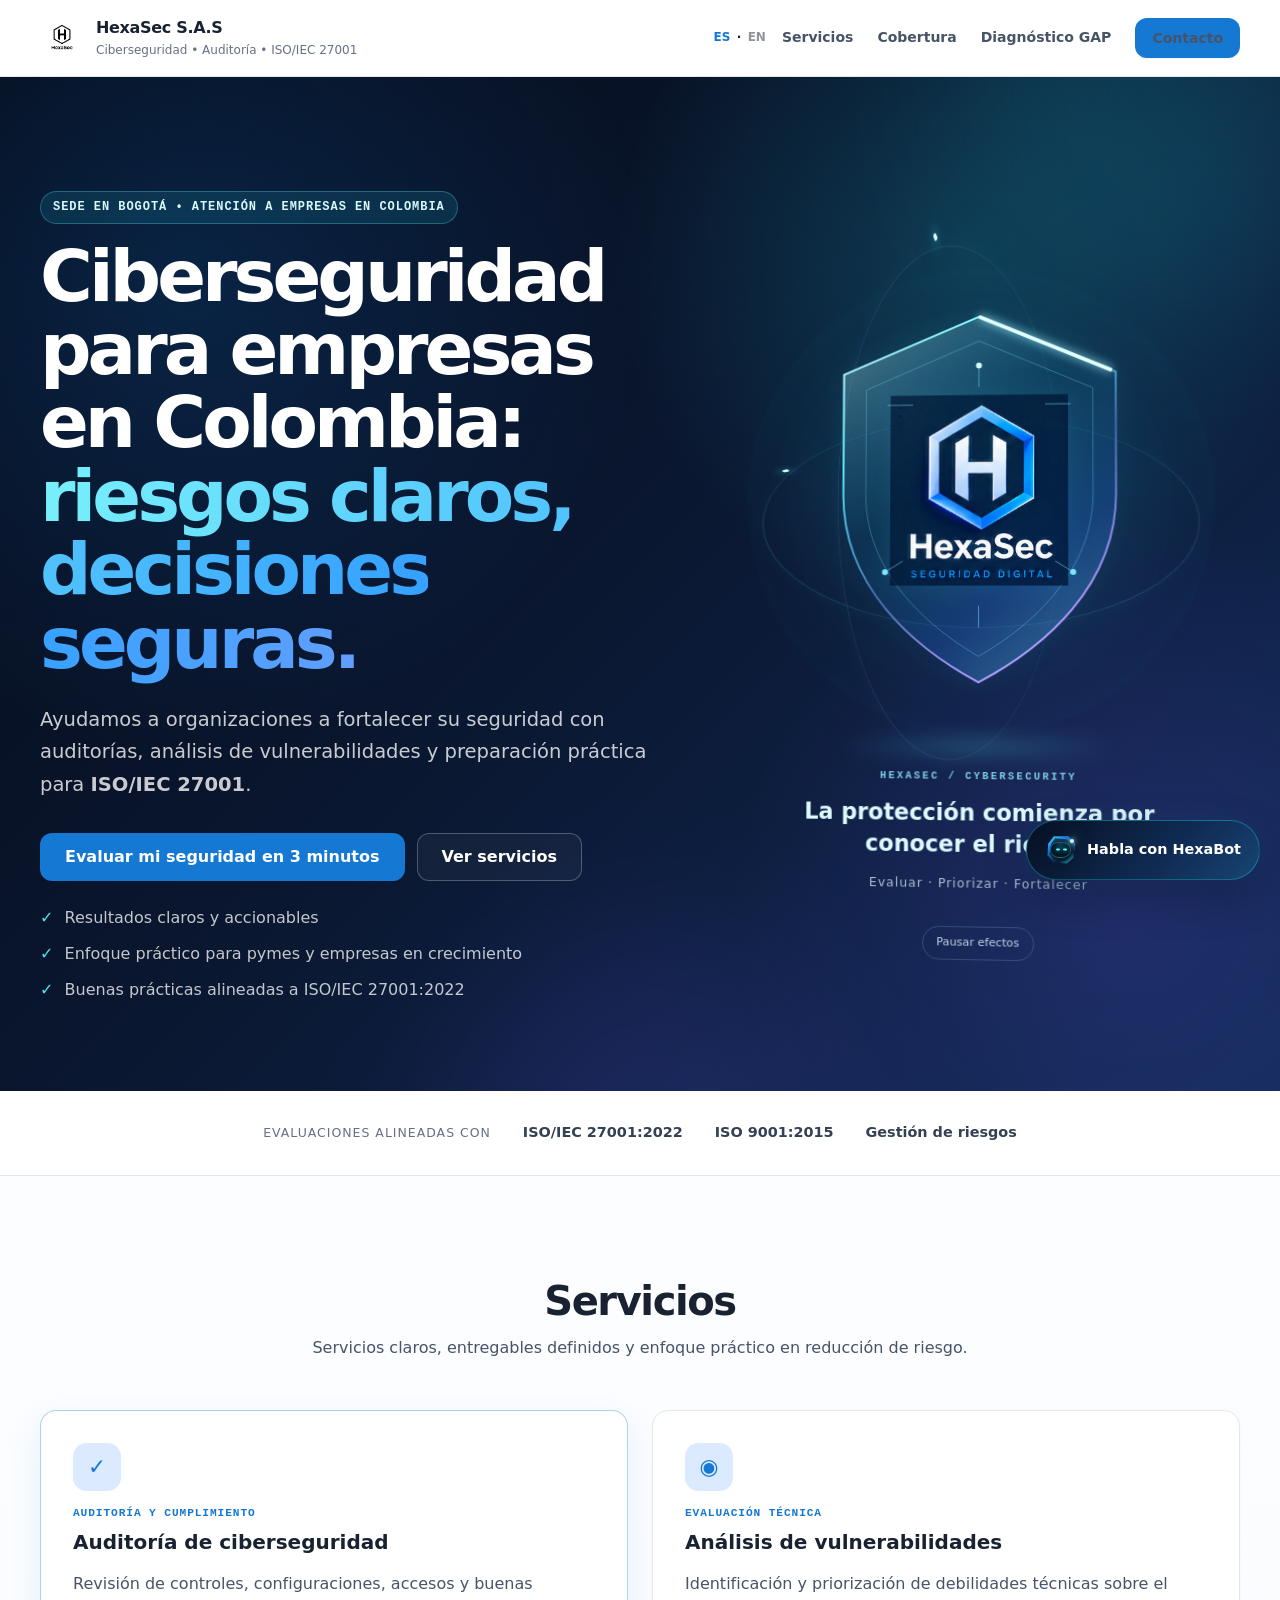
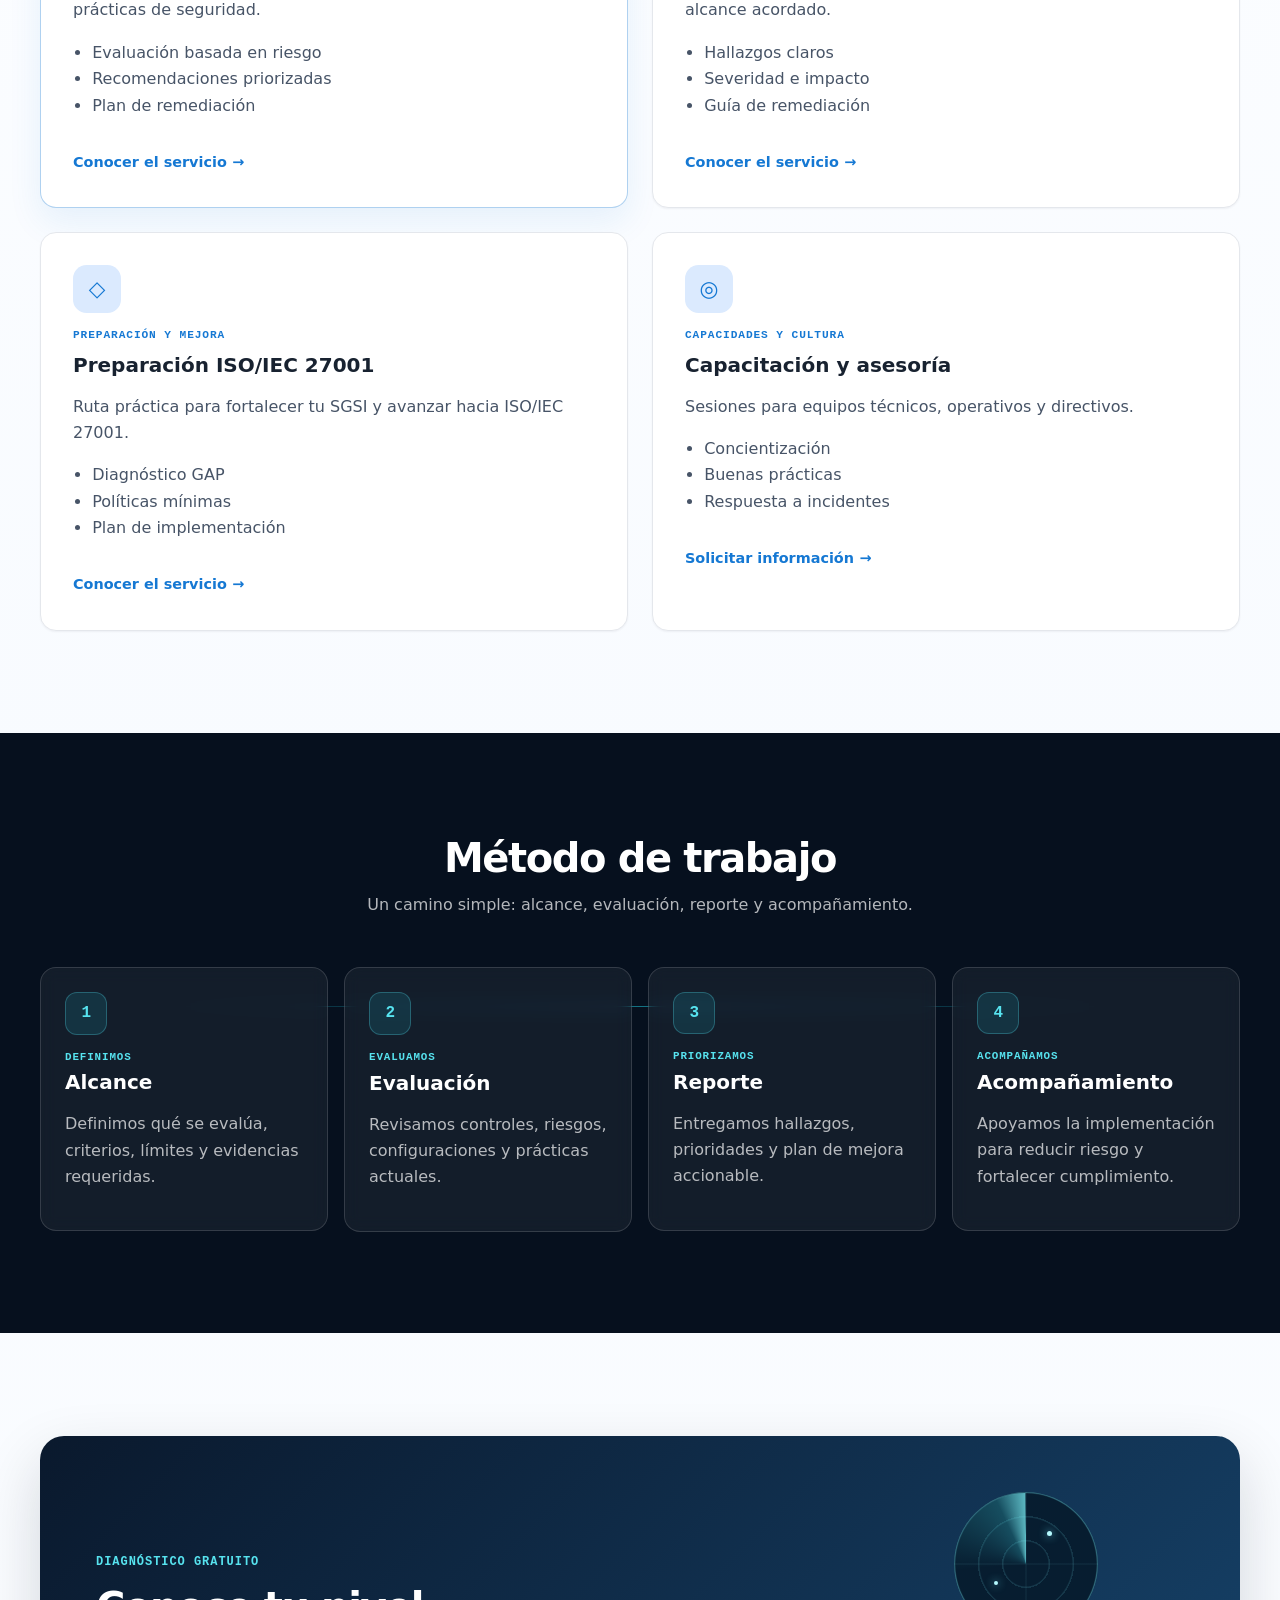
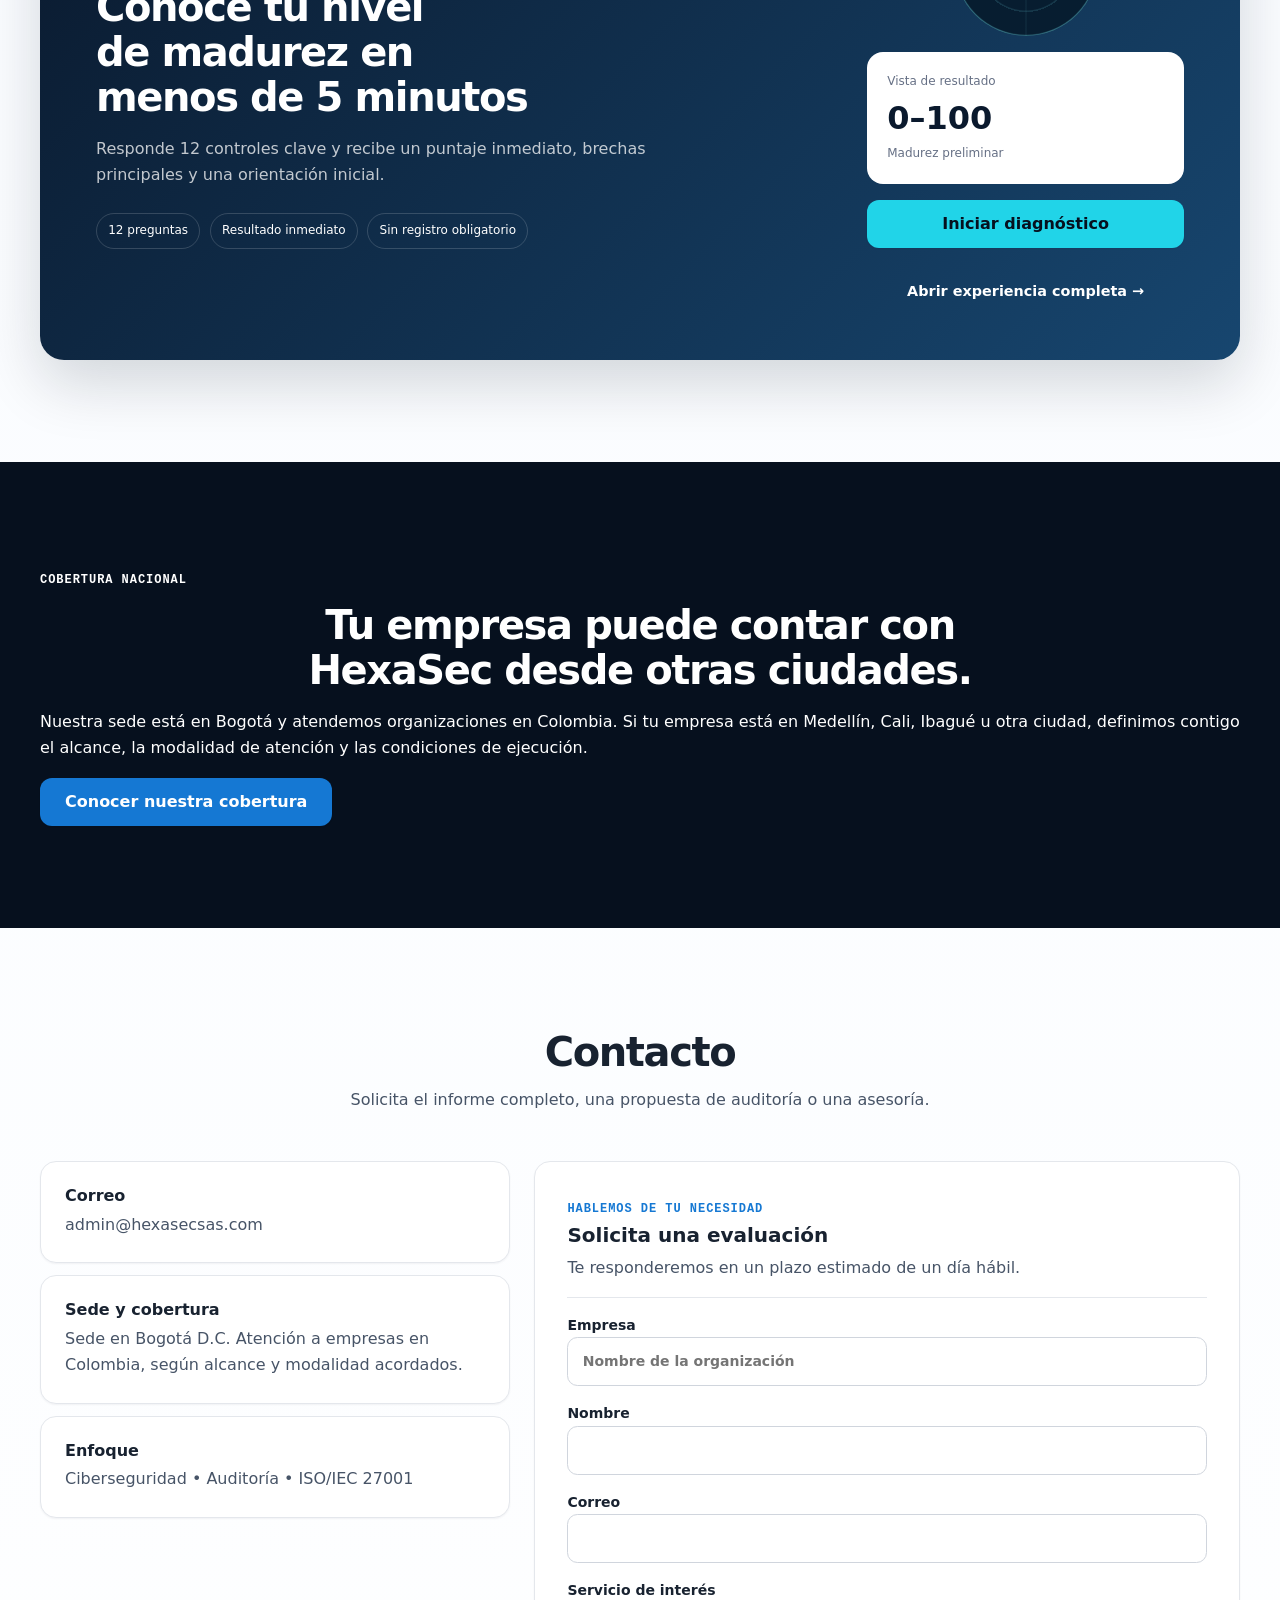
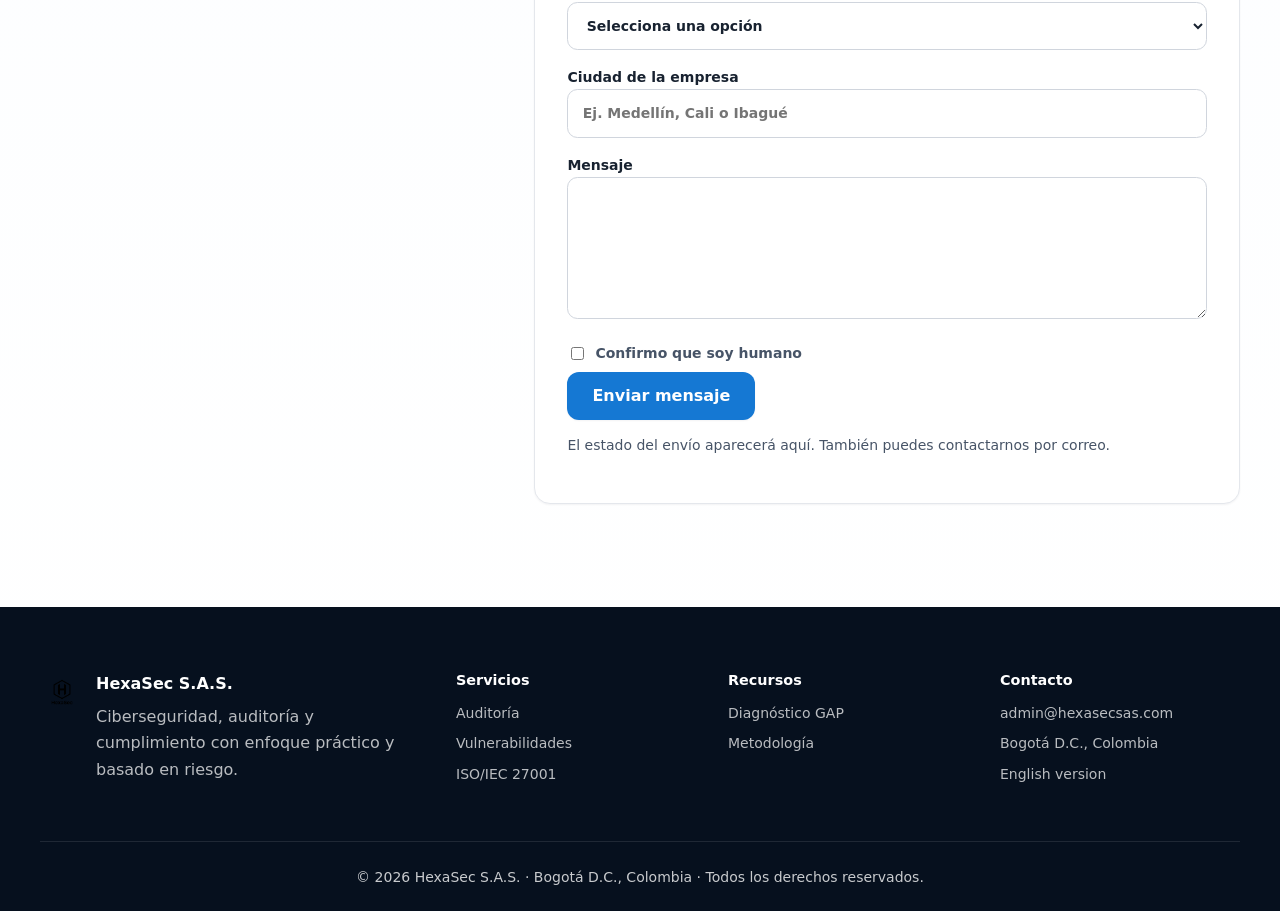
==== commit d9b8d643: "Integra el logo de HexaSec en el escudo animado" ====
--- a/index.html
+++ b/index.html
@@ -78,8 +78,7 @@
 <path class="holo-back" d="M200 32 338 90v123c0 93-72 155-138 190C134 368 62 306 62 213V90Z" fill="url(#holo-glass)" stroke="url(#holo-edge)" stroke-width="2"/>
 <path d="m200 57 115 49v107c0 76-58 131-115 164-57-33-115-88-115-164V106Z" stroke="#7eeeff" stroke-opacity=".3"/>
 <path class="holo-trace" d="M200 32 338 90v123c0 93-72 155-138 190C134 368 62 306 62 213V90Z" stroke="#e0ffff" stroke-width="4" pathLength="100" stroke-dasharray="14 86"/>
-<path d="m200 134 67 39v78l-67 39-67-39v-78Z" fill="#08233d" fill-opacity=".6" stroke="url(#holo-edge)" stroke-width="2"/>
-<path d="M176 187v51m48-51v51m-48-25h48" stroke="#c7fbff" stroke-width="9" stroke-linecap="square"/>
+<image class="holo-brand-logo" href="/img/hexasec-shield-logo.png" x="110" y="112" width="180" height="194" preserveAspectRatio="xMidYMid meet"/>
 <path d="M107 122h26m134 0h26M102 294l21-13m154 0 21 13M200 82v22m0 222v22" stroke="#73def6" stroke-opacity=".55"/>
 <circle cx="200" cy="82" r="3" fill="#d3fbff"/><circle cx="105" cy="292" r="3" fill="#78e7ff"/><circle cx="295" cy="292" r="3" fill="#78e7ff"/>
 </svg><div class="holo-floor"></div></div>
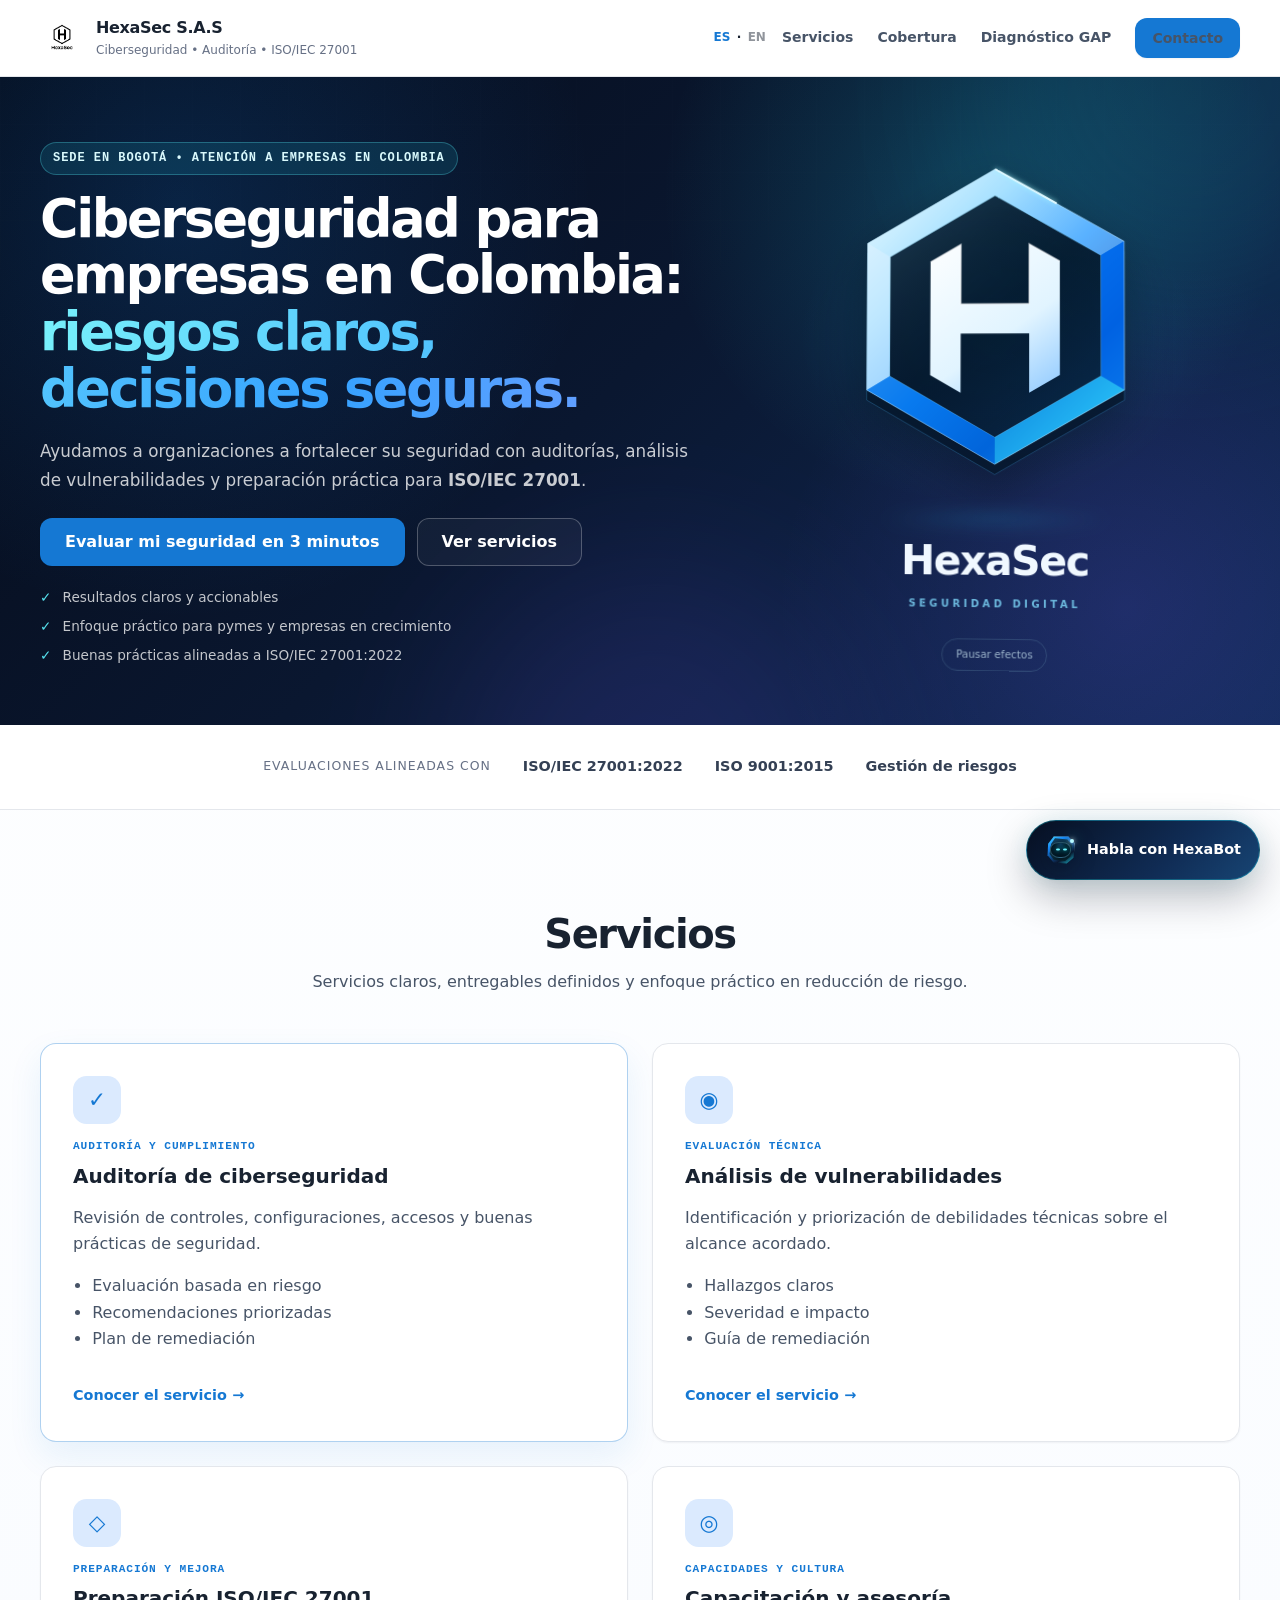
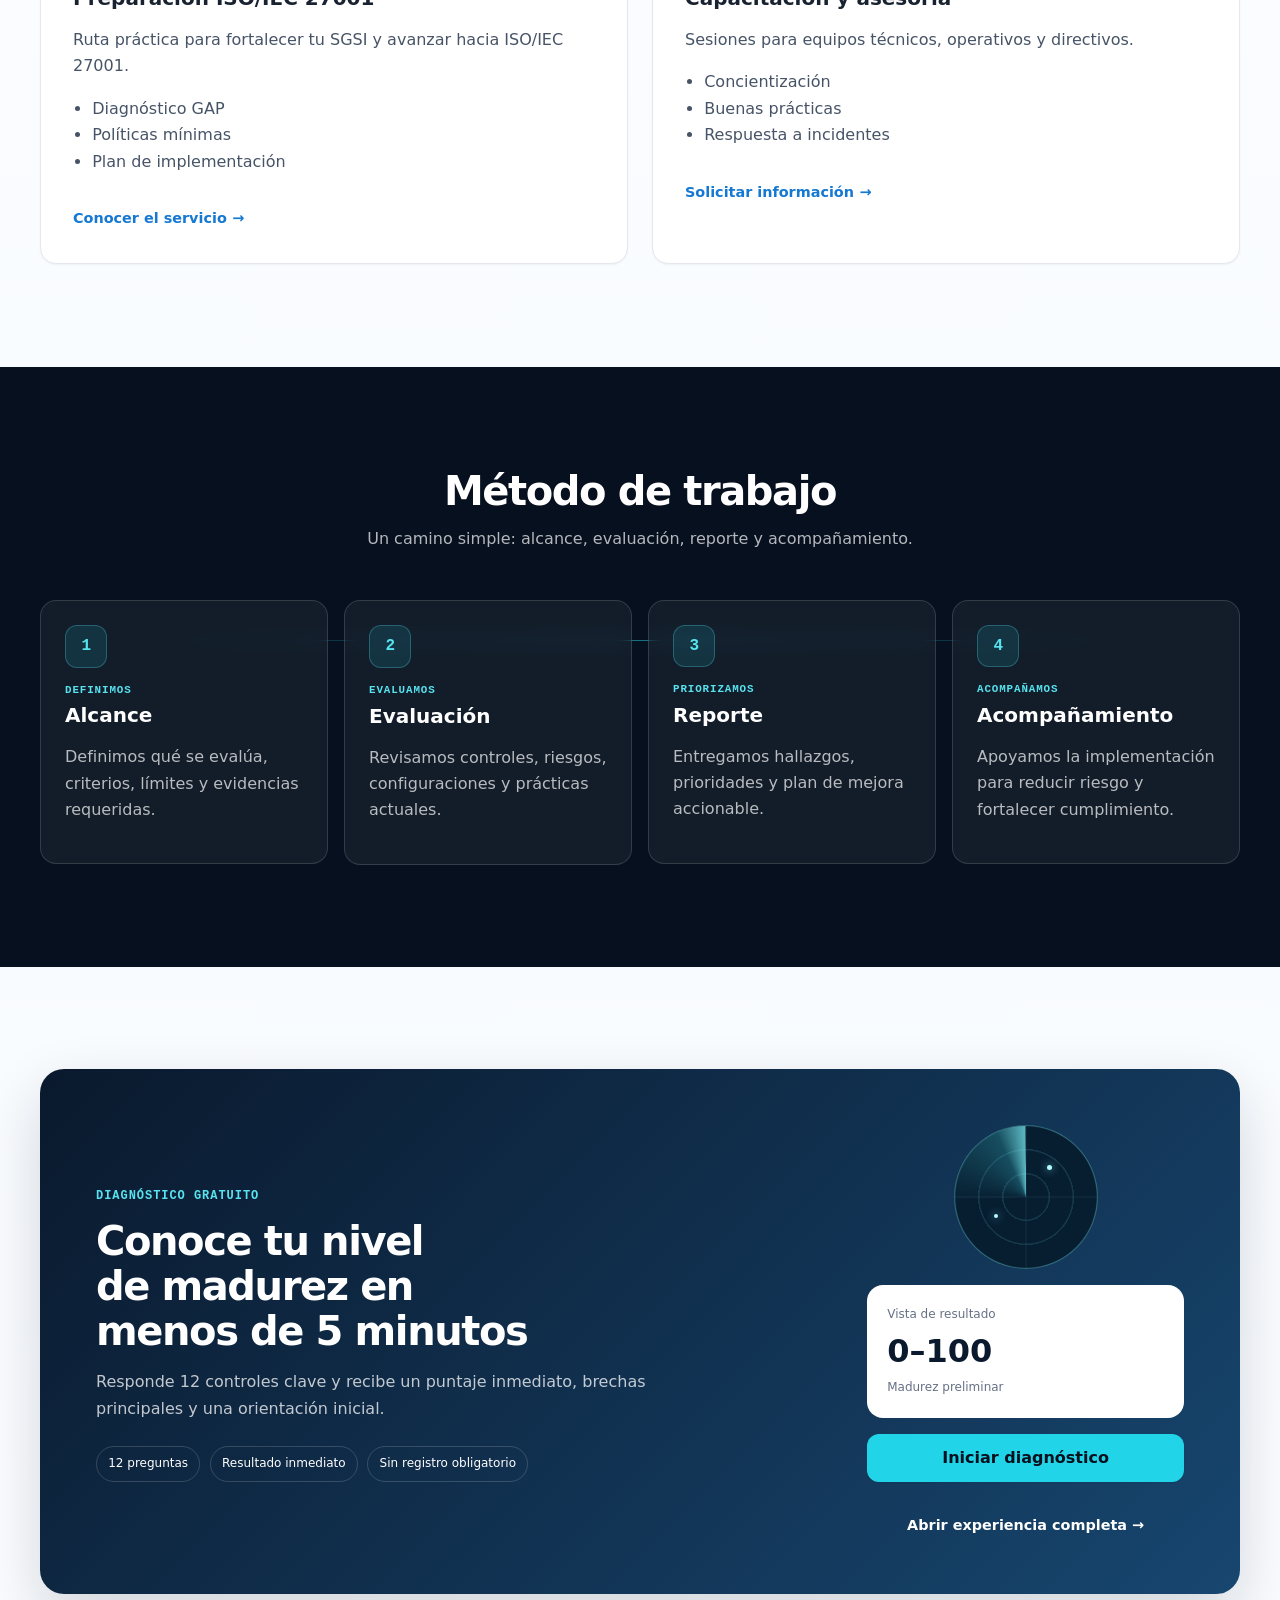
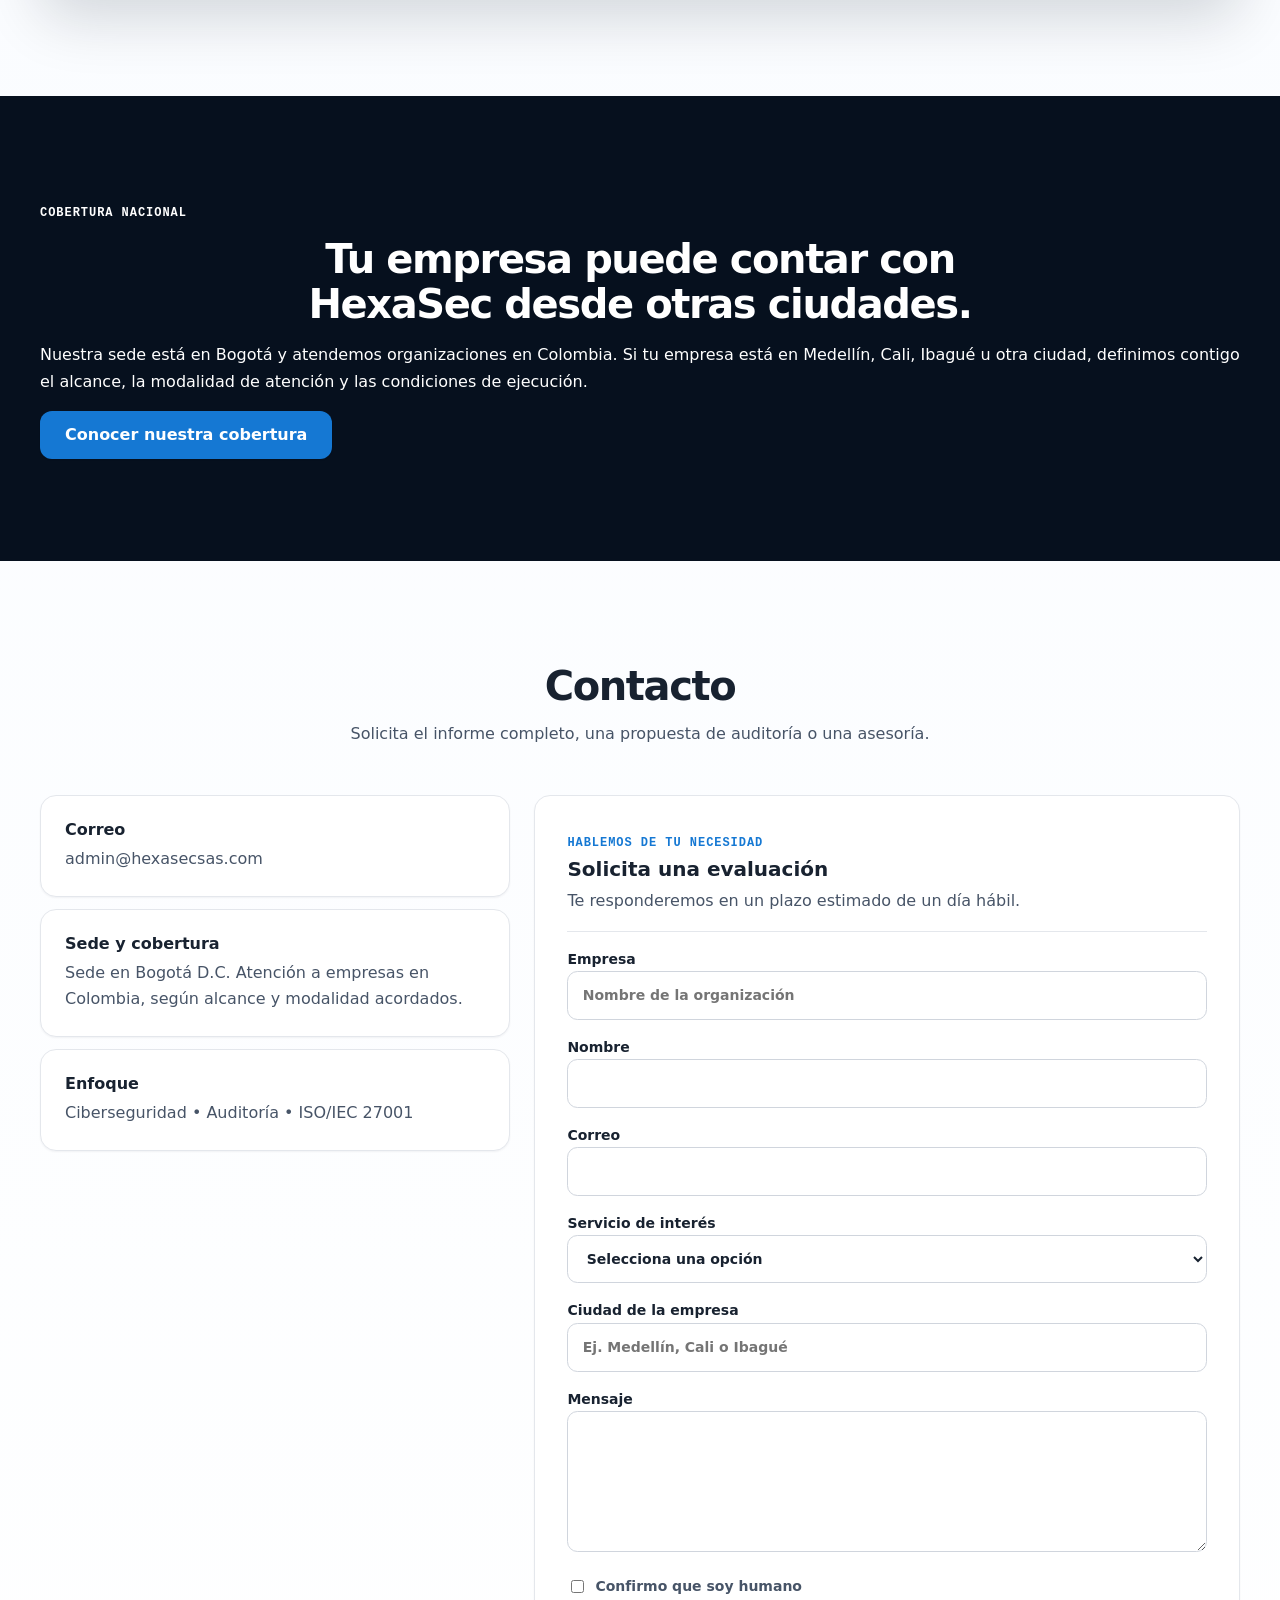
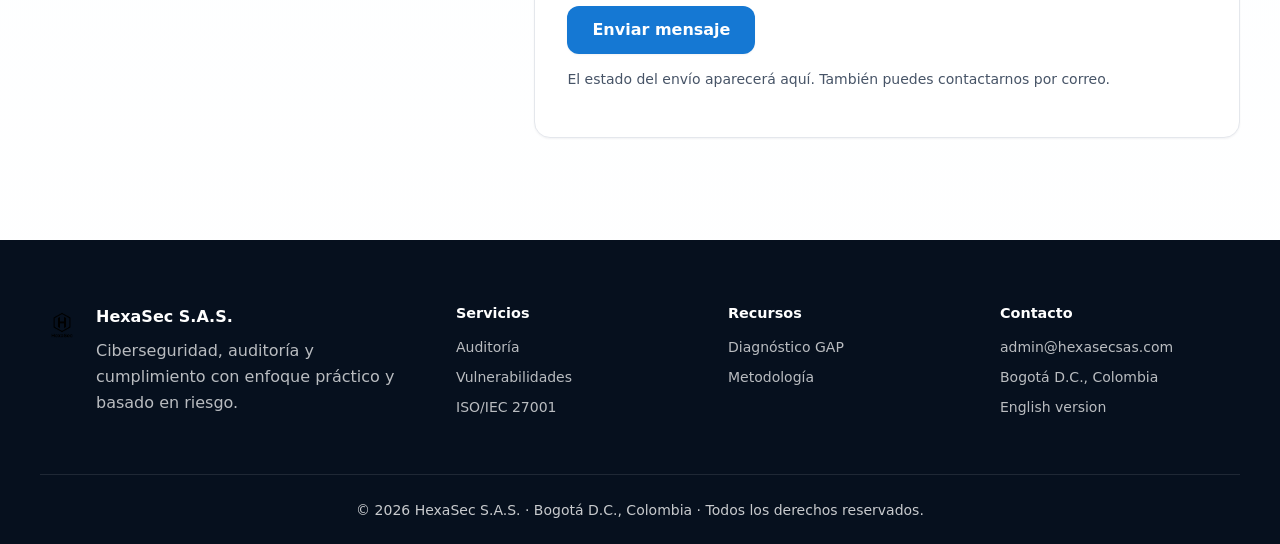
==== commit eb982949: "Rediseña la portada con emblema HexaSec de cristal azul" ====
--- a/index.html
+++ b/index.html
@@ -14,7 +14,7 @@
 <link rel="alternate" hreflang="en" href="https://hexasecsas.com/en/index.html"/>
 <link rel="alternate" hreflang="x-default" href="https://hexasecsas.com/"/>
 <script type="application/ld+json">{"@context": "https://schema.org", "@type": "Organization", "@id": "https://hexasecsas.com/#organization", "name": "HexaSec S.A.S.", "url": "https://hexasecsas.com/", "email": "admin@hexasecsas.com", "address": {"@type": "PostalAddress", "addressLocality": "Bogotá", "addressCountry": "CO"}}</script>
-<link rel="stylesheet" href="/css/holographic.css?v=1"/></head>
+<link rel="stylesheet" href="/css/holographic.css?v=2"/></head>
 <body>
 <a class="skip-link" href="#contenido">Saltar al contenido</a>
 <header class="header">
@@ -71,18 +71,25 @@
 </ul>
 </div>
 <div class="hero__card" data-hero-visual=""><div class="holo-scene" data-motion-scene>
-<div class="holo-art" aria-hidden="true"><div class="holo-halo"></div><div class="holo-orbit holo-orbit--one"></div><div class="holo-orbit holo-orbit--two"></div>
-<svg class="holo-shield" viewBox="0 0 400 440" fill="none" xmlns="http://www.w3.org/2000/svg"><defs>
-<linearGradient id="holo-glass" x1="70" y1="50" x2="340" y2="380" gradientUnits="userSpaceOnUse"><stop stop-color="#bafaff" stop-opacity=".35"/><stop offset=".4" stop-color="#137eaf" stop-opacity=".06"/><stop offset=".7" stop-color="#2563eb" stop-opacity=".22"/><stop offset="1" stop-color="#7befff" stop-opacity=".4"/></linearGradient>
-<linearGradient id="holo-edge" x1="50" y1="0" x2="350" y2="420" gradientUnits="userSpaceOnUse"><stop stop-color="#fff"/><stop offset=".3" stop-color="#59edff"/><stop offset=".55" stop-color="#426baa"/><stop offset=".8" stop-color="#ae99ff"/><stop offset="1" stop-color="#b9ffff"/></linearGradient></defs>
-<path class="holo-back" d="M200 32 338 90v123c0 93-72 155-138 190C134 368 62 306 62 213V90Z" fill="url(#holo-glass)" stroke="url(#holo-edge)" stroke-width="2"/>
-<path d="m200 57 115 49v107c0 76-58 131-115 164-57-33-115-88-115-164V106Z" stroke="#7eeeff" stroke-opacity=".3"/>
-<path class="holo-trace" d="M200 32 338 90v123c0 93-72 155-138 190C134 368 62 306 62 213V90Z" stroke="#e0ffff" stroke-width="4" pathLength="100" stroke-dasharray="14 86"/>
-<image class="holo-brand-logo" href="/img/hexasec-shield-logo.png" x="110" y="112" width="180" height="194" preserveAspectRatio="xMidYMid meet"/>
-<path d="M107 122h26m134 0h26M102 294l21-13m154 0 21 13M200 82v22m0 222v22" stroke="#73def6" stroke-opacity=".55"/>
-<circle cx="200" cy="82" r="3" fill="#d3fbff"/><circle cx="105" cy="292" r="3" fill="#78e7ff"/><circle cx="295" cy="292" r="3" fill="#78e7ff"/>
+<div class="holo-art" aria-hidden="true"><div class="holo-halo"></div>
+<svg class="holo-emblem" viewBox="0 0 400 420" fill="none" xmlns="http://www.w3.org/2000/svg"><defs>
+<linearGradient id="emblem-metal" x1="70" y1="65" x2="335" y2="340" gradientUnits="userSpaceOnUse"><stop stop-color="#effbff"/><stop offset=".23" stop-color="#92d8ff"/><stop offset=".48" stop-color="#178dff"/><stop offset=".72" stop-color="#0045bb"/><stop offset="1" stop-color="#42e2ff"/></linearGradient>
+<linearGradient id="emblem-light" x1="125" y1="100" x2="270" y2="305" gradientUnits="userSpaceOnUse"><stop stop-color="white"/><stop offset=".55" stop-color="#e1f4ff"/><stop offset="1" stop-color="#76bcff"/></linearGradient>
+<linearGradient id="emblem-glass" x1="100" y1="85" x2="290" y2="310" gradientUnits="userSpaceOnUse"><stop stop-color="#a7e4ff" stop-opacity=".12"/><stop offset=".48" stop-color="#042441" stop-opacity=".05"/><stop offset="1" stop-color="#0a3f72" stop-opacity=".4"/></linearGradient></defs>
+<path d="m200 39 139 80v160l-139 80-139-80V119Z" fill="#03162a" fill-opacity=".7" stroke="#4bbaff" stroke-opacity=".25"/>
+<path d="m200 28 139 80v160l-139 80-139-80V108Zm0 29L86 123v130l114 66 114-66V123Z" fill="url(#emblem-metal)" fill-rule="evenodd"/>
+<path d="m200 28 139 80-25 15-114-66-114 66-25-15Z" fill="#c4edff" fill-opacity=".38"/>
+<path d="m61 108 25 15v130l-25 15Z" fill="#d9f2ff" fill-opacity=".65"/>
+<path d="m339 108-25 15v130l25 15Z" fill="#0069ed" fill-opacity=".8"/>
+<path d="m61 268 25-15 114 66v29Z" fill="#0273e9" fill-opacity=".7"/>
+<path d="m339 268-25-15-114 66v29Z" fill="#24c8ff" fill-opacity=".65"/>
+<path d="m200 57 114 66v130l-114 66-114-66V123Z" fill="url(#emblem-glass)" stroke="#8ce2ff" stroke-opacity=".3"/>
+<path d="m130 129 33-19v65h74v-65l33 19v123l-33 19v-64h-74v64l-33-19Z" fill="url(#emblem-light)"/>
+<path d="m130 129 33-19v65h74v-65l33 19" stroke="#fff" stroke-opacity=".65" stroke-width="1.5"/>
+<path class="holo-trace" d="m200 28 139 80v160l-139 80-139-80V108Z" stroke="#e9fcff" stroke-width="2" pathLength="100" stroke-dasharray="8 92"/>
+<path d="m200 28 139 80v160l-139 80-139-80V108Z" stroke="#c7eeff" stroke-opacity=".5"/>
 </svg><div class="holo-floor"></div></div>
-<div class="holo-caption"><span>HEXASEC / CYBERSECURITY</span><strong>La protección comienza por conocer el riesgo.</strong><p>Evaluar · Priorizar · Fortalecer</p></div>
+<div class="holo-wordmark"><strong>HexaSec</strong><span>SEGURIDAD DIGITAL</span></div>
 <button type="button" class="holo-pause" aria-pressed="false" data-motion-toggle>Pausar efectos</button></div></div>
 </div>
 </section><section aria-label="Marcos y capacidades" class="trust-bar" data-reveal="">
--- a/css/holographic.css
+++ b/css/holographic.css
@@ -27,3 +27,22 @@
 @media(max-width:960px){.holo-scene{max-width:26rem}.holo-art{max-height:350px}.holo-orbit--two{display:none}.holo-shield{animation-duration:16s}.holo-radar{width:7rem}}
 @media(hover:none){.holo-reflect::before{display:none}}
 @media(prefers-reduced-motion:reduce){.holo-art *,.holo-radar *{animation:none!important}.holo-reflect,.holo-reflect::before{transition:none}.holo-pause{display:none}}
+
+/* Brand emblem: one focal point, restrained motion, balanced hero. */
+.hero:has(.holo-emblem){padding:4rem 0 3.5rem}
+.hero:has(.holo-emblem) h1{font-size:clamp(2.45rem,4.1vw,3.65rem);line-height:1.08;letter-spacing:-.045em}
+.hero:has(.holo-emblem) .hero__grid{grid-template-columns:minmax(0,1.15fr) minmax(0,.85fr);gap:3rem}
+.hero:has(.holo-emblem) .lead{font-size:1.05rem;line-height:1.7;margin-top:1.25rem}
+.hero:has(.holo-emblem) .hero__actions{margin-top:1.5rem}
+.hero:has(.holo-emblem) .checks{font-size:.85rem;gap:.4rem;margin-top:1.25rem}
+.holo-scene:has(.holo-emblem){max-width:27rem}
+.holo-scene:has(.holo-emblem) .holo-art{aspect-ratio:1.1;perspective:none}
+.holo-emblem{width:86%;height:auto;overflow:visible;filter:drop-shadow(0 18px 22px #0005);animation:emblem-float 9s ease-in-out infinite}
+.holo-emblem .holo-trace{animation-duration:14s;filter:drop-shadow(0 0 3px #a6faff)}
+.holo-scene:has(.holo-emblem) .holo-halo{inset:10% 0;background:radial-gradient(ellipse,#157fba24,transparent 65%);box-shadow:none}
+.holo-scene:has(.holo-emblem) .holo-floor{bottom:1%;width:55%;height:5%;background:radial-gradient(ellipse,#1ebcfb35,transparent 70%)}
+.holo-wordmark{position:relative;margin-top:.25rem}.holo-wordmark strong{display:block;font-size:2.55rem;font-weight:700;letter-spacing:-.035em;line-height:1.15;color:#f0f8ff}.holo-wordmark span{display:block;margin-top:.7rem;font-size:.62rem;font-weight:600;letter-spacing:.35em;color:#6bb8dd}
+.holo-scene:has(.holo-emblem) .holo-pause{margin-top:1.6rem;font-size:.65rem;opacity:.8}
+@keyframes emblem-float{0%,100%{transform:translateY(0)}50%{transform:translateY(-7px)}}
+@media(max-width:960px){.hero:has(.holo-emblem) .hero__grid{grid-template-columns:1fr;gap:2.5rem}.hero:has(.holo-emblem){padding:3rem 0}.holo-scene:has(.holo-emblem){width:min(100%,21rem)}.holo-wordmark strong{font-size:2.1rem}}
+@media(prefers-reduced-motion:reduce){.holo-emblem{animation:none!important}}
